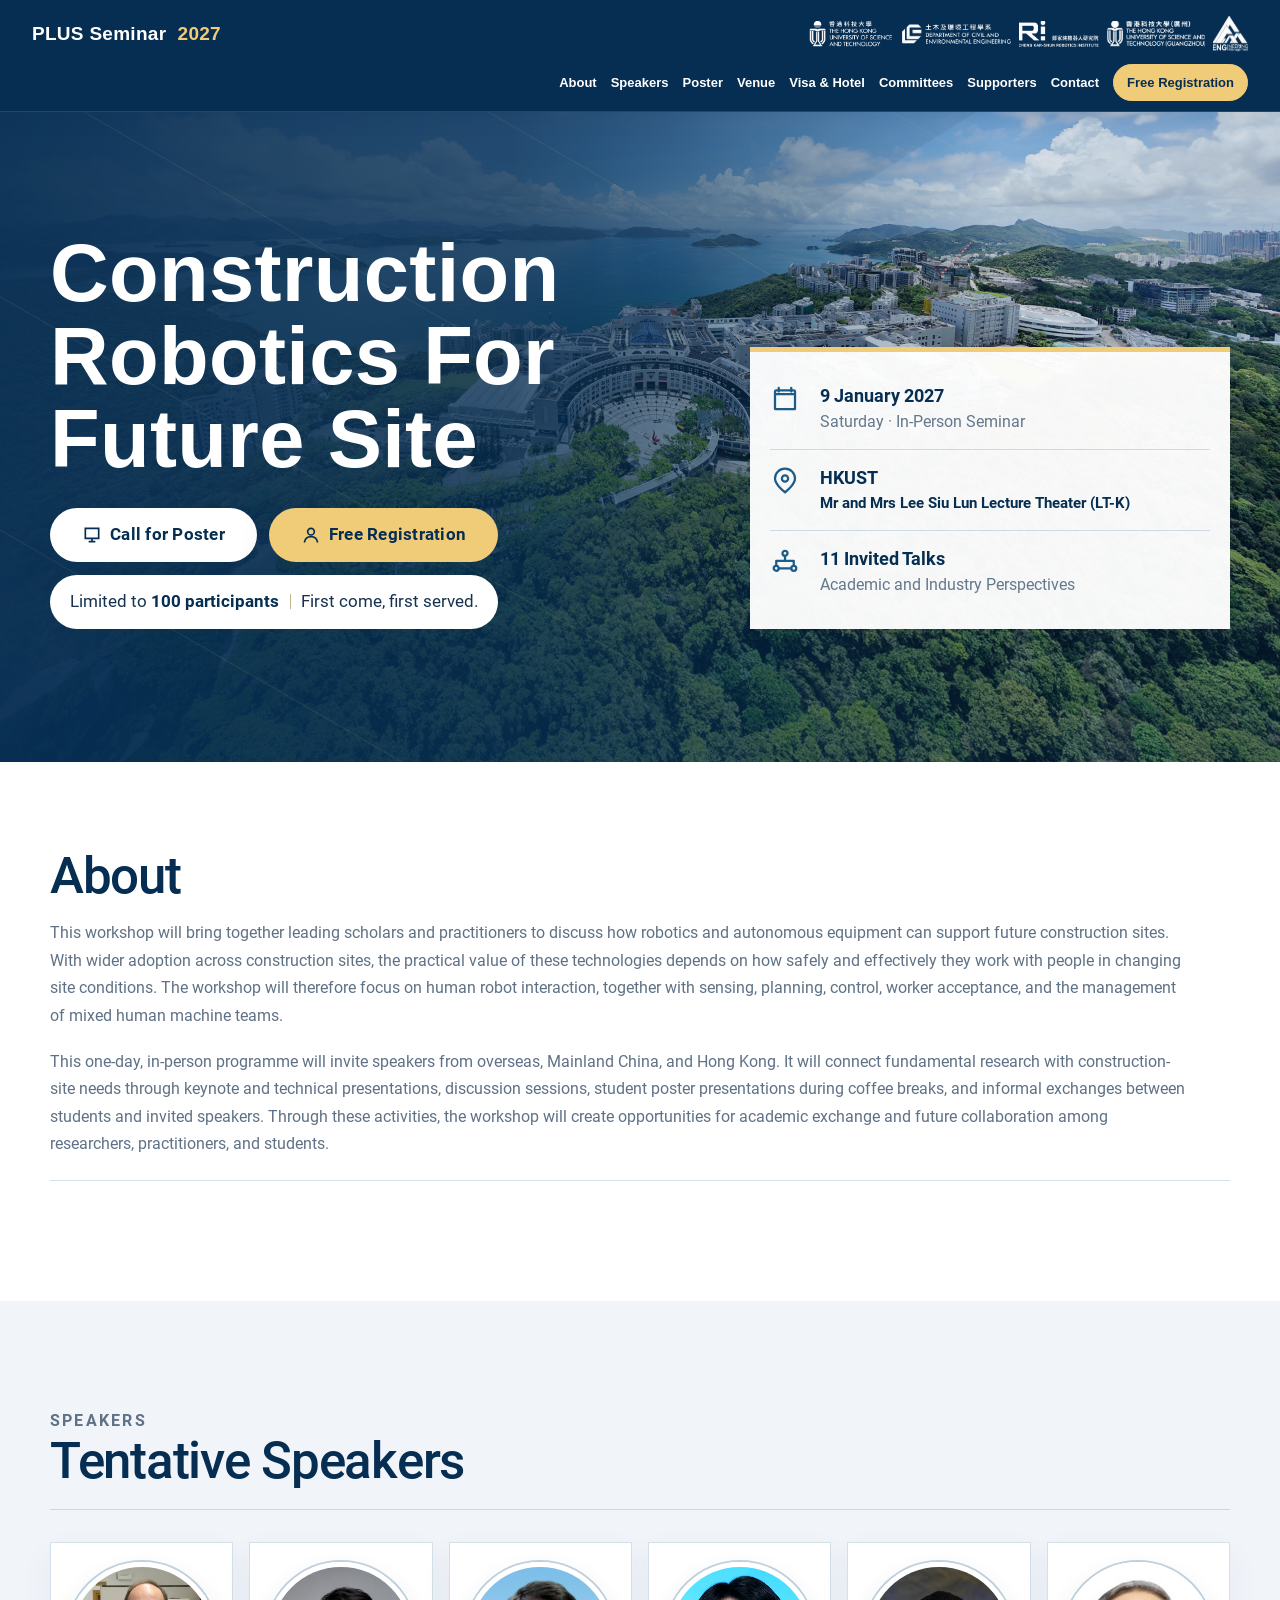
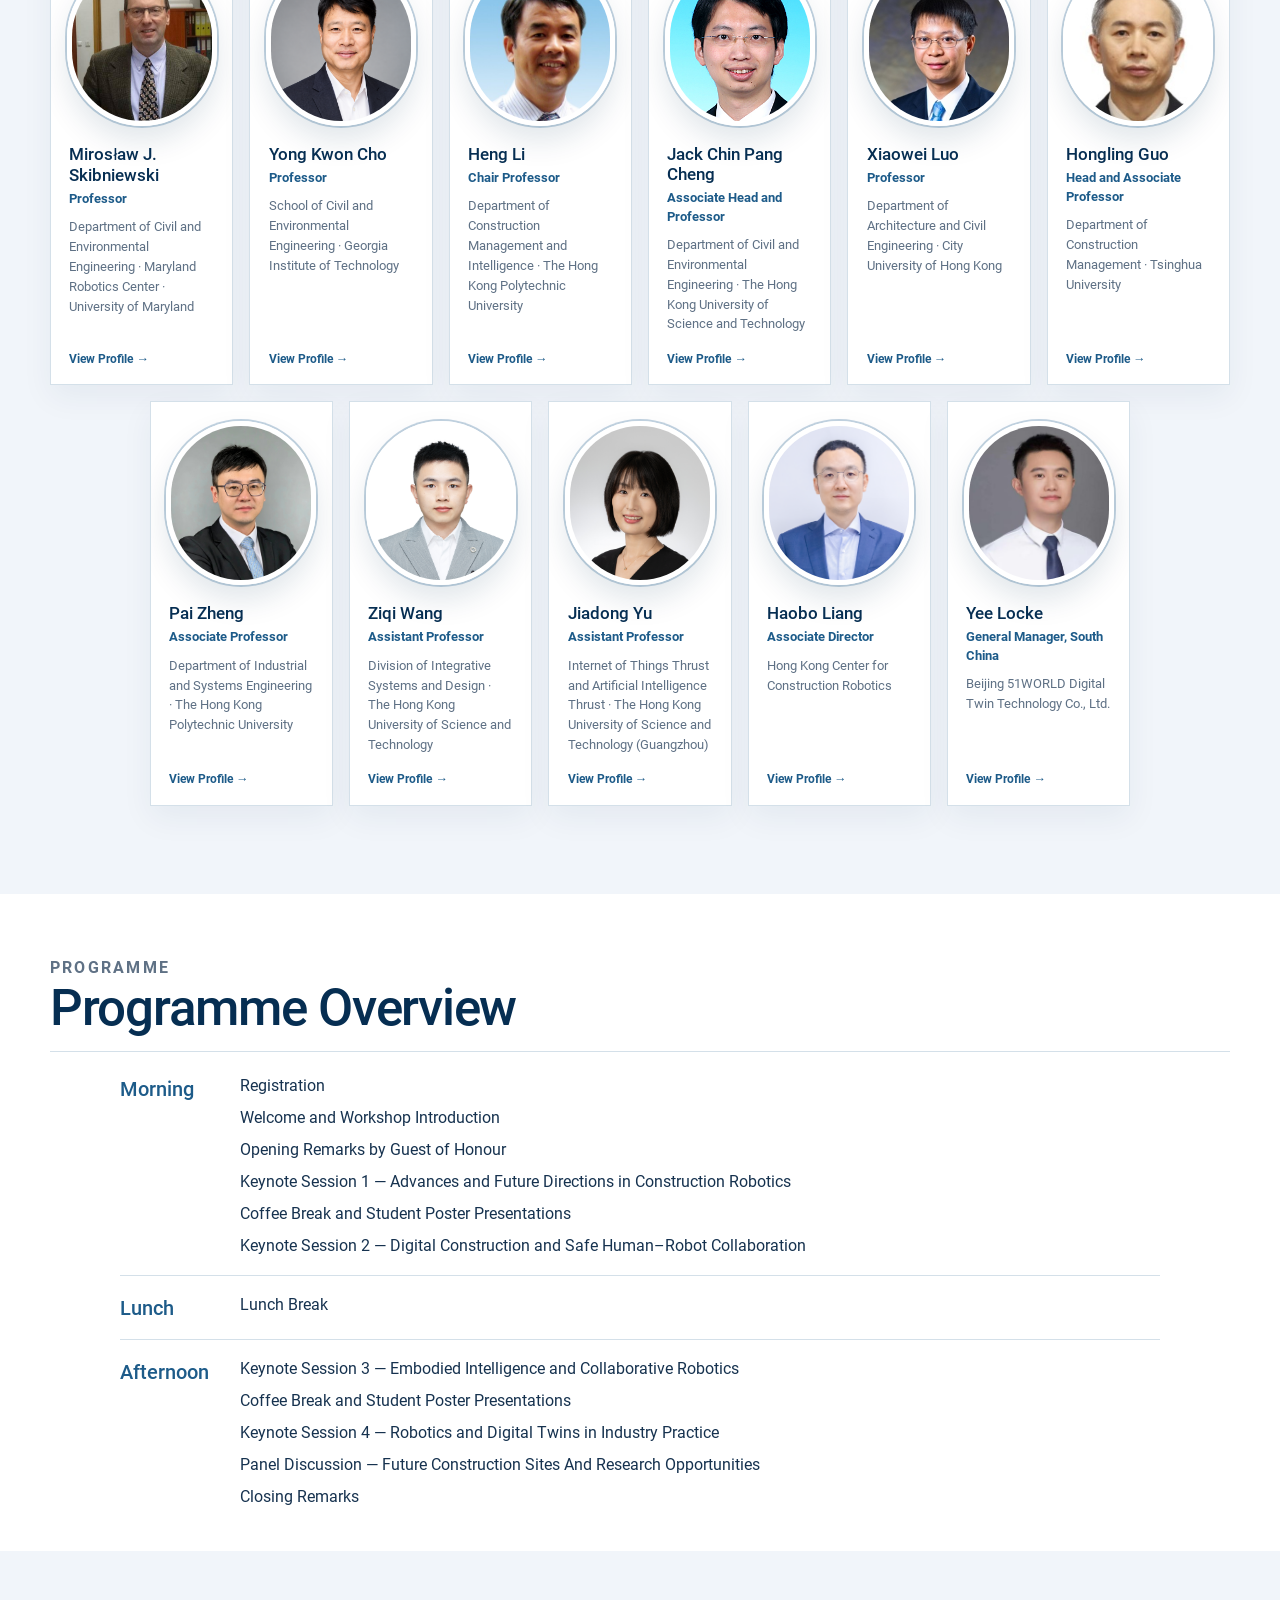
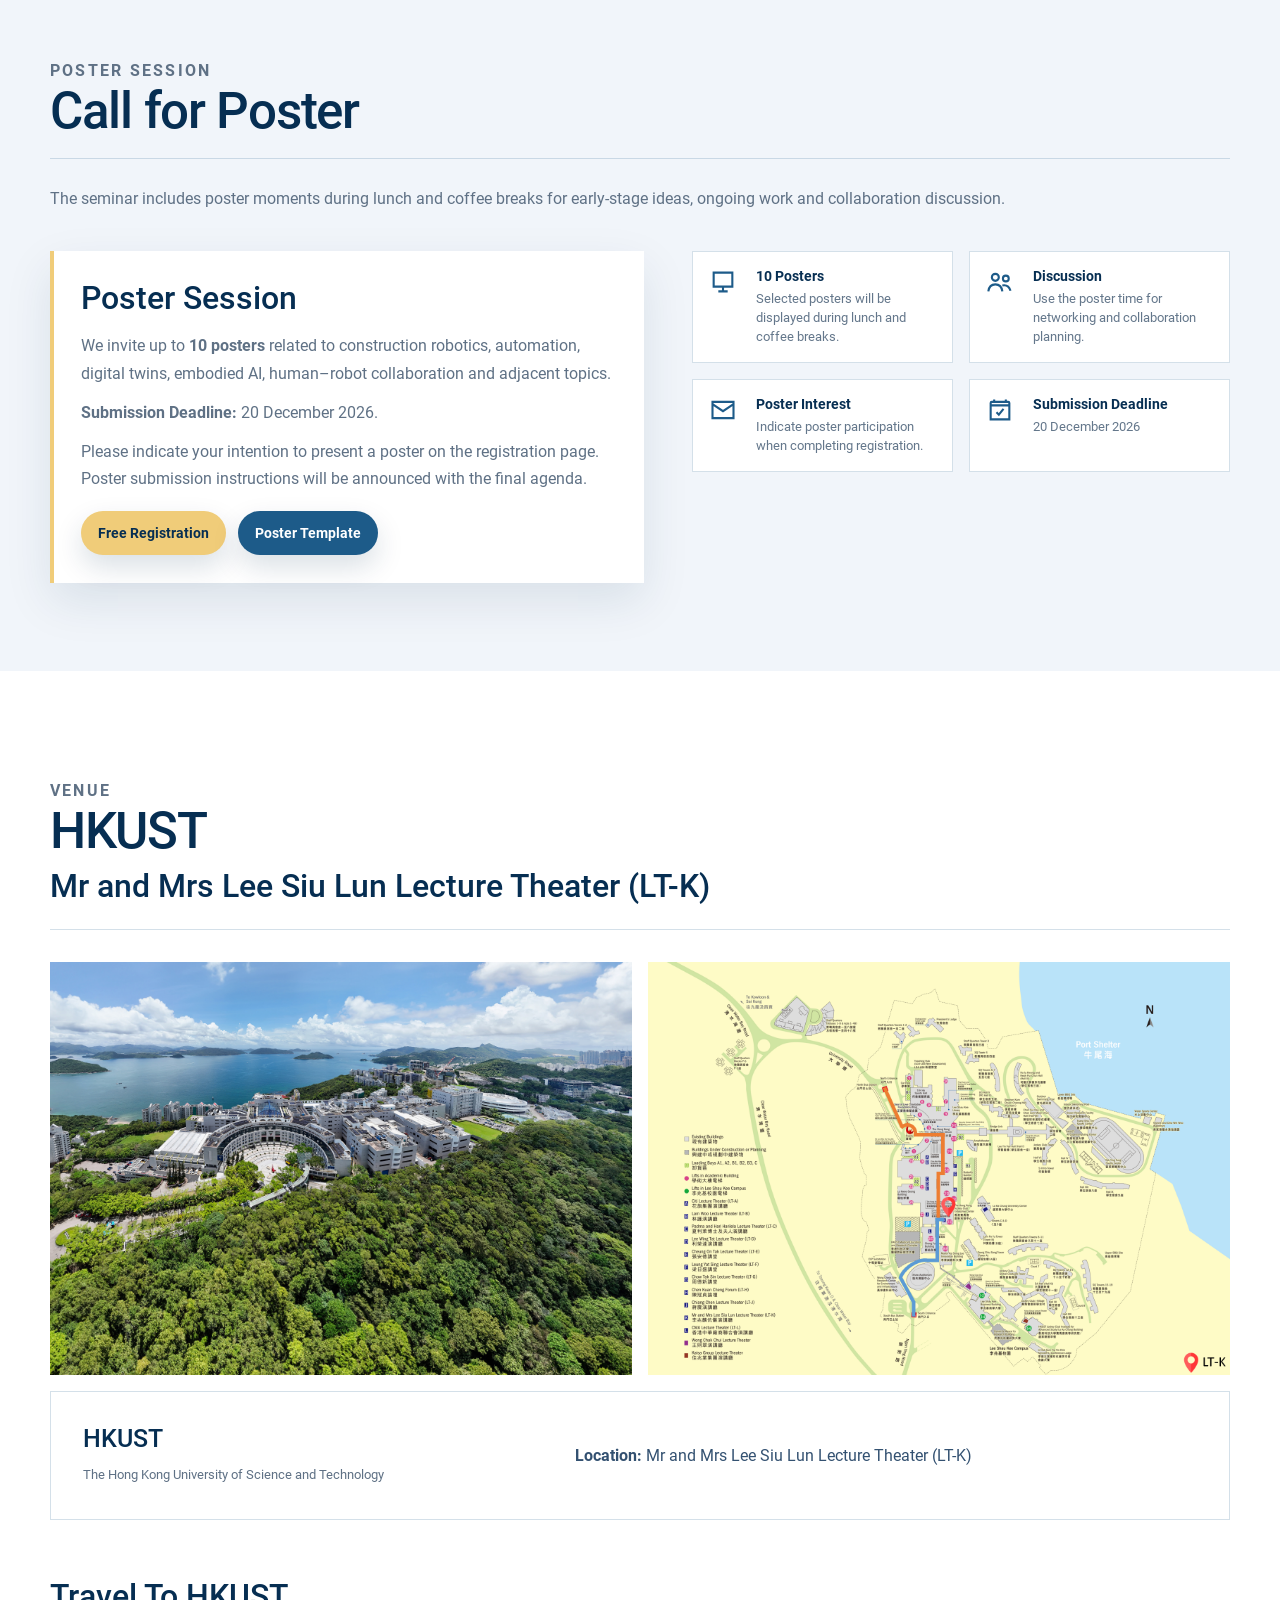
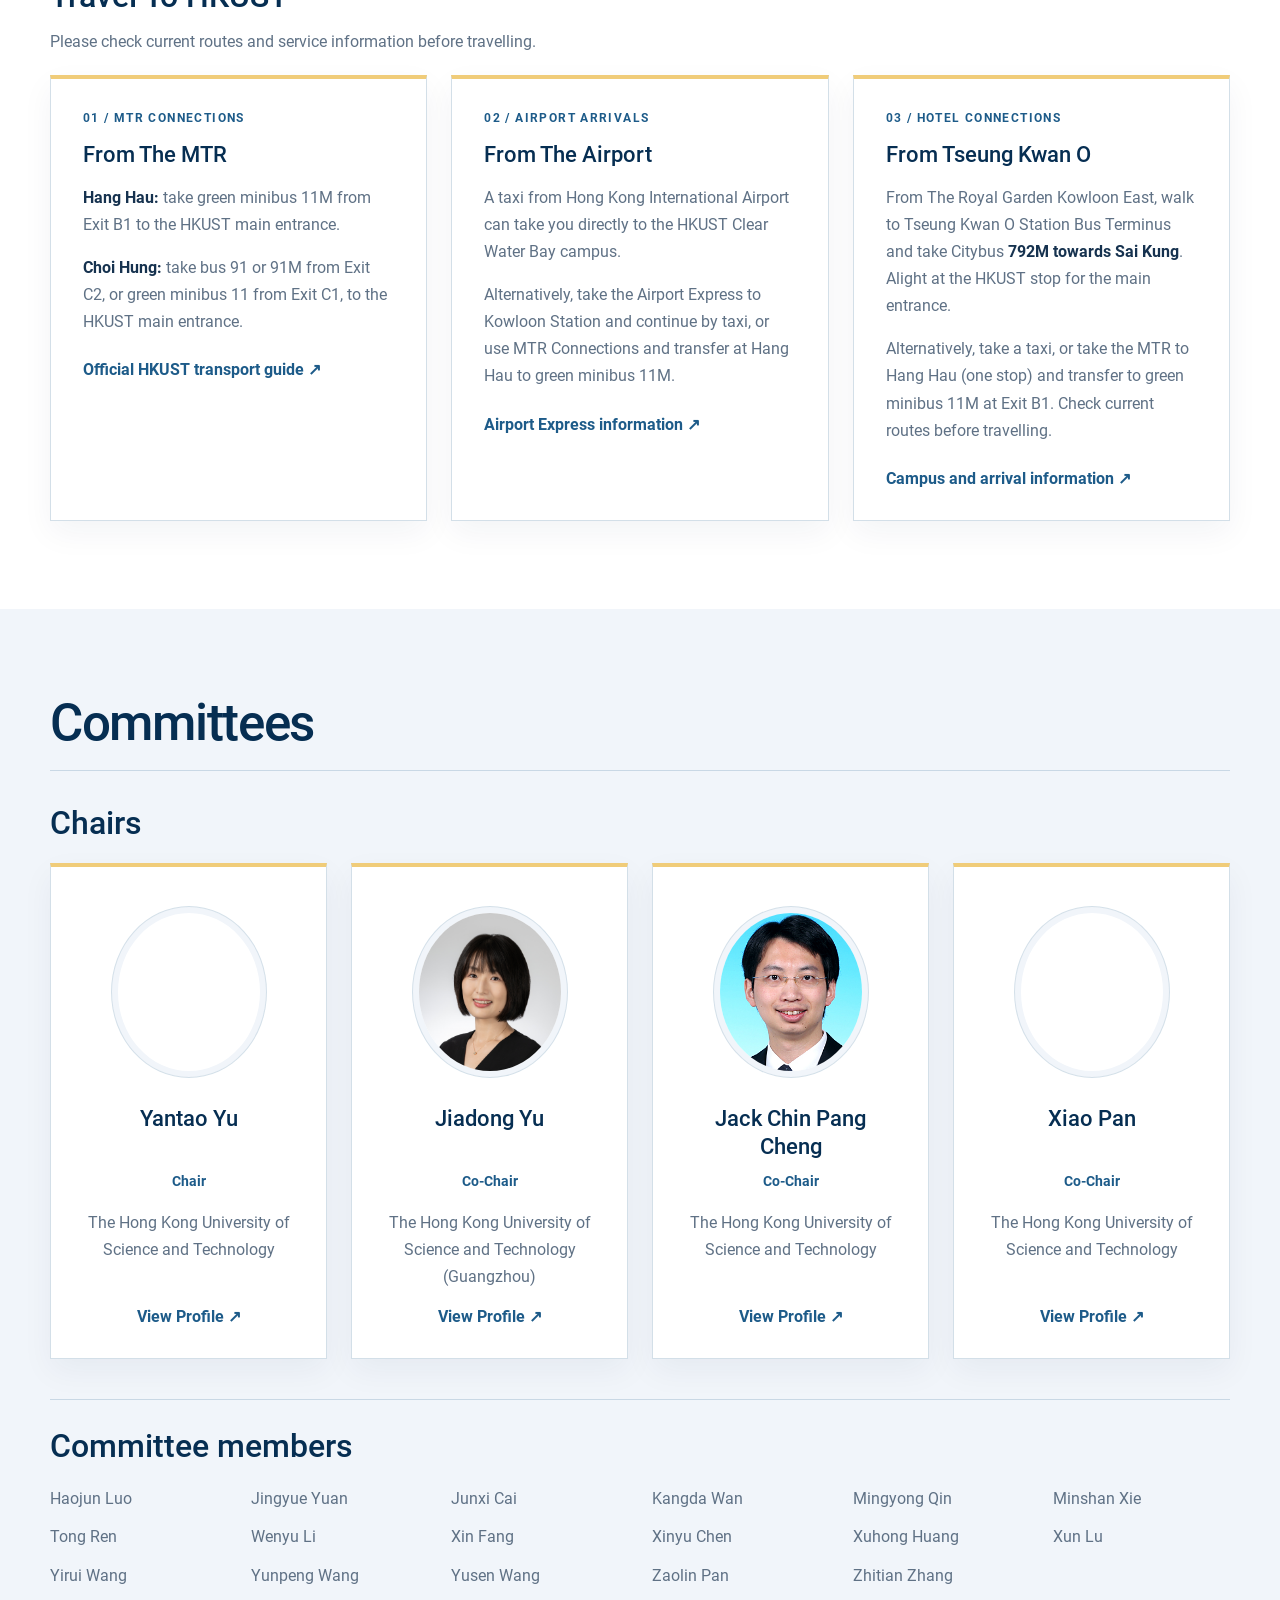
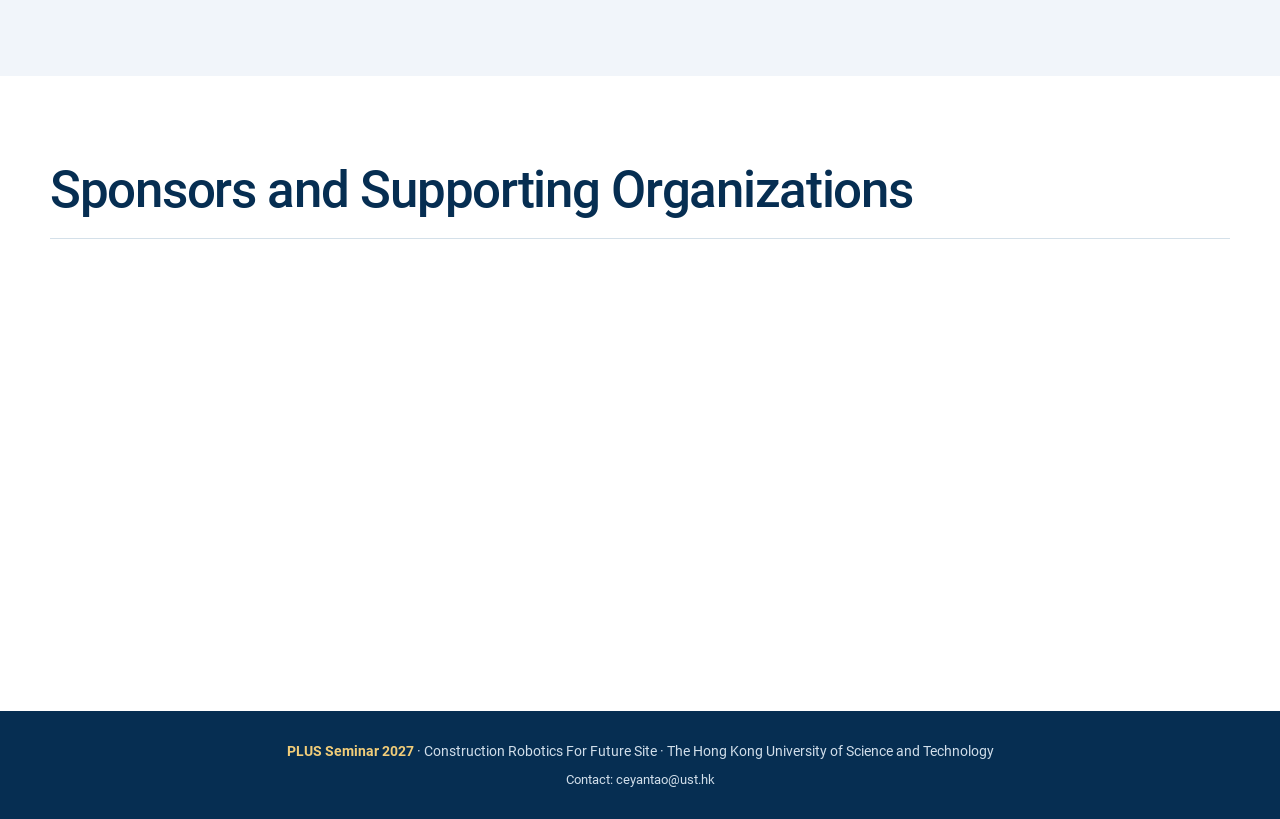
==== index.html @ c0b9d627 "Add files via upload" ====
<!doctype html>
<html lang="en">
<head>
  <meta charset="utf-8">
  <meta name="viewport" content="width=device-width, initial-scale=1">
  <meta name="description" content="Seminar 2027 — Construction Robotics For Future Site, 9 January 2027 at The Hong Kong University of Science and Technology.">
  <title>Construction Robotics For Future Site | Seminar 2027</title>
  <style>
    :root{--ink:#10242c;--deep:#12303b;--teal:#078b8e;--cyan:#31ccd0;--orange:#ef812f;--pale:#eef7f6;--muted:#60747c;--line:rgba(7,139,142,.2);--shadow:0 18px 44px rgba(13,48,60,.12)}
    *{box-sizing:border-box}html{scroll-behavior:smooth}body{margin:0;color:var(--ink);background:#fff;font-family:"Avenir Next","Helvetica Neue",Arial,sans-serif}a{color:inherit;text-decoration:none}button{font:inherit}
    .topbar{position:sticky;top:0;z-index:30;background:rgba(18,48,59,.97);box-shadow:0 10px 28px rgba(10,34,43,.16);backdrop-filter:blur(12px)}
    .nav{width:min(1180px,calc(100% - 2rem));min-height:68px;margin:auto;display:flex;align-items:center;justify-content:space-between;gap:1.5rem}.brand{color:#fff;font-size:1.22rem;font-weight:900;letter-spacing:.06em}.brand span,.brand small{color:#79dad9}.brand small{margin-left:.5rem;font-size:.76rem;font-weight:900}.menu{display:flex;align-items:center;gap:1.25rem;list-style:none;padding:0;margin:0;color:#dce8ea;font-size:.89rem;font-weight:760}.menu a:hover{color:#fff}.menu .register-link{padding:.5rem .8rem;border:1px solid rgba(121,218,217,.6);border-radius:999px;color:#fff}
    .hero{position:relative;min-height:650px;display:grid;align-items:end;overflow:hidden;background:#0c2c37}.hero::before{content:"";position:absolute;inset:0;background:linear-gradient(90deg,rgba(8,38,49,.96) 0%,rgba(8,38,49,.75) 42%,rgba(8,38,49,.17) 76%),linear-gradient(0deg,rgba(8,38,49,.5),transparent 54%),url("assets/hkust-campus-hd.jpg") right center/cover no-repeat}.hero::after{content:"";position:absolute;inset:0;background:repeating-linear-gradient(90deg,transparent 0,transparent 119px,rgba(49,204,208,.09) 120px),repeating-linear-gradient(0deg,transparent 0,transparent 119px,rgba(49,204,208,.07) 120px),radial-gradient(circle at 72% 30%,rgba(49,204,208,.42) 0 2px,transparent 3px),linear-gradient(118deg,transparent 55%,rgba(49,204,208,.18) 55.2%,transparent 55.5%);mix-blend-mode:screen;opacity:.8}.hero-inner{position:relative;z-index:1;width:min(1180px,calc(100% - 2rem));margin:auto;padding:6rem 0 4rem;display:grid;grid-template-columns:minmax(0,1fr) 420px;gap:3rem;align-items:end}.kicker{display:inline-flex;margin:0 0 1.2rem;padding:.48rem .72rem;border-left:4px solid var(--orange);background:rgba(7,139,142,.92);color:#fff;font-size:.76rem;font-weight:900;letter-spacing:.13em;text-transform:uppercase}.hero h1{max-width:800px;margin:0;color:#fff;font-size:clamp(3.1rem,6.35vw,5.8rem);line-height:1.02;letter-spacing:.004em}.actions{display:flex;flex-wrap:wrap;gap:.75rem;margin-top:1.7rem}.button{display:inline-flex;align-items:center;justify-content:center;gap:.5rem;min-height:44px;padding:.72rem 1rem;border:1px solid rgba(255,255,255,.34);border-radius:999px;background:#fff;color:var(--deep);font-size:.88rem;font-weight:850;box-shadow:0 12px 28px rgba(7,31,40,.2)}.button.primary{border-color:transparent;background:linear-gradient(90deg,var(--orange),#e79e39);color:#fff}.button.teal{border-color:transparent;background:var(--teal);color:#fff}.button svg{width:17px;height:17px;fill:none;stroke:currentColor;stroke-width:2}
    .fact-panel{padding:1rem 1.25rem;border-top:5px solid var(--cyan);background:rgba(255,255,255,.94);box-shadow:var(--shadow)}.fact{display:grid;grid-template-columns:38px 1fr;gap:.75rem;padding:1rem 0;border-bottom:1px solid var(--line)}.fact:last-child{border:0}.fact-icon{width:30px;height:30px;color:var(--teal)}.fact:first-child .fact-icon{color:var(--orange)}.fact-icon svg{width:100%;height:100%;fill:none;stroke:currentColor;stroke-width:1.8;stroke-linecap:round;stroke-linejoin:round}.fact strong{display:block;color:var(--deep);font-size:.98rem}.fact span{display:block;margin-top:.2rem;color:#6a7f86;font-size:.84rem;line-height:1.45}.fact strong .venue-detail{margin-top:.22rem;color:var(--deep);font-size:.75em;font-weight:800;line-height:1.35;white-space:nowrap}
    .section{padding:5.5rem 1rem;background:#fff}.section.alt{background:var(--pale)}.inner{width:min(1180px,100%);margin:auto}.heading{display:grid;grid-template-columns:minmax(0,.9fr) minmax(320px,.65fr);gap:3rem;align-items:end;margin-bottom:2rem;padding-bottom:1.4rem;border-bottom:1px solid var(--line)}.heading.stacked{display:block}.heading.stacked h2{white-space:nowrap}.heading.stacked>p{max-width:900px;margin-top:1.15rem}.eyebrow{margin:0 0 .65rem;color:var(--orange);font-size:.76rem;font-weight:900;letter-spacing:.14em;text-transform:uppercase}.heading h2{margin:0;color:var(--deep);font-size:clamp(2.1rem,4vw,3.7rem);line-height:1;letter-spacing:-.025em}.heading p{margin:0;color:var(--muted);font-size:1rem;line-height:1.72}
    .speaker-grid{display:grid;grid-template-columns:repeat(10,minmax(0,1fr));gap:1rem}.speaker{grid-column:span 2;min-height:100%;overflow:hidden;border:1px solid var(--line);background:#fff;box-shadow:0 12px 30px rgba(16,56,68,.07)}.portrait{display:block;width:150px;height:164px;margin:1.2rem auto 0;border:5px solid #fff;border-radius:999px;object-fit:cover;object-position:center top;box-shadow:0 0 0 2px rgba(7,139,142,.3),0 15px 30px rgba(8,47,58,.14)}.portrait.haobo{object-position:center 18%}.speaker-body{padding:1.15rem}.speaker h3{margin:0;color:var(--deep);font-size:1.08rem}.role{margin:.3rem 0 0;color:var(--teal);font-size:.83rem;font-weight:850;line-height:1.4}.org{min-height:3.9rem;margin:.55rem 0 0;color:#61757d;font-size:.84rem;line-height:1.48}.profile-button{display:inline-flex;align-items:center;gap:.35rem;margin-top:.9rem;padding:0;border:0;background:transparent;color:var(--teal);font-size:.78rem;font-weight:900;cursor:pointer}.profile-button:hover{text-decoration:underline}
    .agenda{display:grid;gap:1rem}.session{overflow:hidden;border:1px solid var(--line);background:#fff;box-shadow:var(--shadow)}.session-head{display:flex;justify-content:space-between;gap:1rem;padding:.85rem 1rem;background:linear-gradient(90deg,var(--deep),var(--teal));color:#fff;font-size:.9rem;font-weight:900;text-transform:uppercase}.session-head span{color:#c7f4f3;font-size:.74rem}.agenda-row{display:grid;grid-template-columns:8rem minmax(0,1fr) minmax(12rem,.65fr);gap:1rem;padding:.9rem 1rem;border-bottom:1px solid var(--line);font-size:.9rem}.agenda-row:last-child{border:0}.time{color:var(--orange);font-weight:900}.agenda-title{color:#173f49;font-weight:850}.who{color:#6c7f86;line-height:1.4}.agenda-note{padding:1rem 1.15rem;border-left:4px solid var(--orange);background:#f7fbfa;color:#5b7078;font-size:.88rem;line-height:1.55}
    .poster-intro{max-width:920px;margin:-.4rem 0 2.4rem;color:var(--muted);font-size:1rem;line-height:1.72}.poster-layout{display:grid;grid-template-columns:1.05fr .95fr;gap:3rem;align-items:start}.poster-panel{padding:1.7rem;border-left:4px solid var(--orange);background:#fff;box-shadow:var(--shadow)}.poster-panel h3{margin:0 0 .9rem;color:var(--deep);font-size:1.45rem}.poster-panel p{margin:.75rem 0;color:var(--muted);line-height:1.7}.poster-facts{display:grid;grid-template-columns:1fr 1fr;gap:1rem}.poster-fact{display:grid;grid-template-columns:34px 1fr;gap:.8rem;align-items:start;padding:1rem;border:1px solid var(--line);background:#fff}.poster-fact svg{width:28px;height:28px;fill:none;stroke:var(--cyan);stroke-width:1.8}.poster-fact strong{display:block;color:var(--deep);font-size:.9rem}.poster-fact span{display:block;margin-top:.25rem;color:#70868d;font-size:.82rem;line-height:1.45}
    .register-wrap{display:grid;grid-template-columns:.68fr 1.32fr;gap:2rem;align-items:start}.register-copy{position:sticky;top:100px;padding:2rem;background:linear-gradient(145deg,var(--deep),#0b6870);color:#fff;box-shadow:var(--shadow)}.register-copy h2{margin:.45rem 0 1rem;font-size:clamp(2.1rem,4vw,3.4rem);line-height:1}.register-copy p{color:#d3e6e8;line-height:1.7}.register-form{display:grid;grid-template-columns:1fr 1fr;gap:1rem;padding:2rem;border:1px solid var(--line);background:#fff;box-shadow:var(--shadow)}.field{display:grid;gap:.38rem}.field.full{grid-column:1/-1}.field label{color:var(--deep);font-size:.82rem;font-weight:850}.field input,.field select,.field textarea{width:100%;padding:.78rem .85rem;border:1px solid #bdd4d6;border-radius:4px;background:#fff;color:var(--ink);font:inherit}.field textarea{min-height:96px;resize:vertical}.field input:focus,.field select:focus,.field textarea:focus{outline:3px solid rgba(49,204,208,.22);border-color:var(--teal)}.check{display:flex;gap:.65rem;align-items:flex-start;color:#536970;font-size:.82rem;line-height:1.5}.check input{width:auto;margin-top:.2rem;padding:0}.form-submit{justify-self:start;border:0;cursor:pointer}.form-status{grid-column:1/-1;min-height:1.4rem;margin:0;color:var(--teal);font-size:.85rem;font-weight:800}.form-status.error{color:#b9422b}.hp{position:absolute!important;left:-9999px!important}
    .heading h2.venue-heading{font-size:clamp(1.9rem,3vw,2.9rem);line-height:1.08}.venue-heading span{display:block}.venue-heading .venue-place{margin-top:.38rem;font-size:.58em;line-height:1.2;letter-spacing:0}.venue-grid{display:grid;grid-template-columns:1.25fr .75fr;gap:1rem}.campus-photo{display:block;width:100%;min-height:420px;height:100%;object-fit:cover;object-position:right center}.venue-copy{padding:2rem;border:1px solid var(--line);background:#fff}.venue-copy h3{margin:0;color:var(--deep);font-size:1.55rem}.venue-copy h3 span,.venue-copy h3 small{display:block}.venue-copy h3 small{margin-top:.45rem;font-size:.55em;line-height:1.35;white-space:nowrap}.venue-copy p{color:var(--muted);line-height:1.75}.venue-copy .university-name{font-size:.82rem;white-space:nowrap}.venue-meta{display:grid;gap:.7rem;margin-top:1.5rem;padding-top:1.2rem;border-top:1px solid var(--line);color:#35535d;font-size:.9rem}.footer{padding:2rem 1rem;background:var(--deep);color:#bfd2d6;text-align:center;font-size:.85rem}.footer strong{color:#fff}
    dialog{width:min(720px,calc(100% - 2rem));padding:0;border:0;border-radius:8px;box-shadow:0 30px 90px rgba(8,36,46,.35)}dialog::backdrop{background:rgba(8,38,49,.68);backdrop-filter:blur(4px)}.modal-head{display:flex;align-items:center;justify-content:space-between;gap:1rem;padding:1rem 1.2rem;background:linear-gradient(90deg,var(--deep),var(--teal));color:#fff}.modal-head h2{margin:0;font-size:1.12rem}.modal-close{width:34px;height:34px;border:1px solid rgba(255,255,255,.4);border-radius:50%;background:transparent;color:#fff;cursor:pointer}.modal-body{padding:1.25rem;color:#49636c;line-height:1.7}.modal-body p{margin:0 0 1rem}.source-link{color:var(--teal);font-weight:850}.source-link:hover{text-decoration:underline}
    @media(max-width:900px){.hero-inner,.heading,.poster-layout,.venue-grid,.register-wrap{grid-template-columns:1fr}.hero-inner{gap:2rem}.fact-panel{max-width:560px}.speaker-grid{grid-template-columns:repeat(2,1fr)}.speaker,.speaker:nth-child(6){grid-column:auto}.register-copy{position:static}.heading.stacked h2{white-space:normal}}
    @media(max-width:640px){.nav{align-items:flex-start;flex-direction:column;padding:.85rem 0}.menu{gap:.75rem;flex-wrap:wrap}.hero h1{font-size:3.15rem}.speaker-grid,.poster-facts,.register-form{grid-template-columns:1fr}.field.full{grid-column:auto}.agenda-row{grid-template-columns:1fr;gap:.3rem}.section{padding:4rem 1rem}.org{min-height:0}.fact strong .venue-detail,.venue-copy h3 small,.venue-copy .university-name{white-space:normal}}
  </style>
  <link rel="stylesheet" href="blue-yellow-theme.css?v=20261102-speakers11">
  <style id="programme-overview-styles">
    #programme{padding:42px 1rem;background:#fff}
    #programme .heading{padding-bottom:18px;margin-bottom:22px}
    #programme .programme-content{width:90%;max-width:1040px;margin-inline:auto}
    #programme .programme-group{display:grid;grid-template-columns:100px minmax(0,1fr);gap:20px;padding:17px 0;border-bottom:1px solid var(--line)}
    #programme .programme-group:first-child{padding-top:0}
    #programme .programme-group:last-child{border-bottom:0;padding-bottom:0}
    #programme .programme-period{margin:0;color:var(--teal);font-size:20px;font-weight:500;line-height:1.4;padding-top:1px}
    #programme .programme-items{display:grid;gap:8px;list-style:none;padding:0;margin:0;min-width:0}
    #programme .programme-items li{font-size:16px;line-height:1.5;color:var(--ink)}
    @media(max-width:520px){#programme{padding:30px 1rem}#programme .programme-content{width:100%}#programme .programme-group{grid-template-columns:1fr;gap:10px;padding:15px 0}#programme .programme-period{font-size:19px}#programme .programme-items li{font-size:15px}}
  </style>
</head>
<body>
  <header class="topbar"><nav class="nav" aria-label="Main navigation"><a class="brand" href="#top"><span>PLUS Seminar</span> <small>2027</small></a><div class="institution-logos" aria-label="Institution logos">
      <a class="hkust-logo" href="https://hkust.edu.hk/" target="_blank" rel="noopener noreferrer"><span class="aligned-logo" style="aspect-ratio:2156/677"><img src="assets/logos/user-hkust-white.png" alt="The Hong Kong University of Science and Technology" style="width:100.742115%;height:106.942393%;left:-0.417440%;top:-3.545052%"></span></a>
      <a class="civil-logo" href="https://ce.hkust.edu.hk/" target="_blank" rel="noopener noreferrer" aria-label="HKUST Department of Civil and Environmental Engineering"><span class="aligned-logo" style="aspect-ratio:1194/247"><img src="assets/logos/user-civil-white.png" alt="" style="width:181.909548%;height:293.117409%;left:-75.376884%;top:-93.927126%"></span></a>
      <a class="robotics-logo" href="https://ri.hkust.edu.hk/" target="_blank" rel="noopener noreferrer"><span class="aligned-logo" style="aspect-ratio:1855/605"><img src="assets/logos/user-ri-white.png" alt="HKUST Robotics Institute" style="width:111.374663%;height:125.785124%;left:-5.714286%;top:-13.057851%"></span></a>
      <a class="gz-logo" href="https://www.hkust-gz.edu.cn/" target="_blank" rel="noopener noreferrer"><span class="aligned-logo" style="aspect-ratio:2136/566"><img src="assets/logos/user-hkust-gz-white.png" alt="The Hong Kong University of Science and Technology (Guangzhou)" style="width:101.685393%;height:127.915194%;left:-0.983146%;top:-13.250883%"></span></a>
      <a class="journal-logo" href="https://link.springer.com/journal/42524" target="_blank" rel="noopener noreferrer" title="ENGINEERING Management"><span class="aligned-logo" style="aspect-ratio:1118/1144"><img src="assets/logos/user-engineering-management-white.png" alt="ENGINEERING Management" width="1254" height="1254" style="width:112.164580%;height:109.615385%;left:-6.708408%;top:-4.545455%"></span></a>
    </div><ul class="menu"><li><a href="#about">About</a></li><li><a href="#speakers">Speakers</a></li><li><a href="#poster">Poster</a></li><li><a href="#venue">Venue</a></li><li><a href="visa-accommodation.html">Visa &amp; Hotel</a></li><li><a href="#committees">Committees</a></li><li><a href="#supporters">Supporters</a></li><li><a href="#contact">Contact</a></li><li><a class="register-link" href="https://forms.cloud.microsoft/Pages/ResponsePage.aspx?id=4vMXySKTJkmbs9rKcwQTytYwKtt6Kf1Pqjt1yMkLIxBUNkJEU0RYSjFBT0RDRzlINERTTUpHUFI5Uy4u&lang=en-US" target="_blank" rel="noopener noreferrer">Free Registration</a></li></ul></nav></header>
  <main id="top">
    <section class="hero"><div class="hero-inner"><div><h1>Construction Robotics For Future Site</h1><div class="hero-registration"><div class="actions"><a class="button" href="#poster"><svg viewBox="0 0 24 24"><path d="M4 4h16v12H4zM8 20h8M12 16v4"/></svg>Call for Poster</a><a class="button primary" href="https://forms.cloud.microsoft/Pages/ResponsePage.aspx?id=4vMXySKTJkmbs9rKcwQTytYwKtt6Kf1Pqjt1yMkLIxBUNkJEU0RYSjFBT0RDRzlINERTTUpHUFI5Uy4u&lang=en-US" target="_blank" rel="noopener noreferrer"><svg viewBox="0 0 24 24"><circle cx="12" cy="8" r="4"/><path d="M4 21c.8-5 3.5-7 8-7s7.2 2 8 7"/></svg>Free Registration</a></div><p class="registration-note"><span>Limited to <strong>100 participants</strong></span><span class="notice-divider" aria-hidden="true"></span><span>First come, first served.</span></p></div></div>
      <aside class="fact-panel"><div class="fact"><div class="fact-icon"><svg viewBox="0 0 24 24"><path d="M7 3v3M17 3v3M4 8h16M5 5h14a1 1 0 0 1 1 1v14H4V6a1 1 0 0 1 1-1Z"/></svg></div><div><strong>9 January 2027</strong><span>Saturday · In-Person Seminar</span></div></div><div class="fact"><div class="fact-icon"><svg viewBox="0 0 24 24"><path d="M20 10c0 5-8 11-8 11S4 15 4 10a8 8 0 1 1 16 0Z"/><circle cx="12" cy="10" r="2.5"/></svg></div><div><strong>HKUST<span class="venue-detail">Mr and Mrs Lee Siu Lun Lecture Theater <span class="room-code">(LT-K)</span></span></strong></div></div><div class="fact"><div class="fact-icon"><svg viewBox="0 0 24 24"><circle cx="12" cy="5" r="2"/><circle cx="5" cy="17" r="2"/><circle cx="19" cy="17" r="2"/><path d="M12 7v4M7 17h10M5 15v-4h14v4"/></svg></div><div><strong>11 Invited Talks</strong><span>Academic and Industry Perspectives</span></div></div></aside>
    </div></section>

    <section class="section" id="about"><div class="inner"><div class="heading stacked"><h2>About</h2><p>This workshop will bring together leading scholars and practitioners to discuss how robotics and autonomous equipment can support future construction sites. With wider adoption across construction sites, the practical value of these technologies depends on how safely and effectively they work with people in changing site conditions. The workshop will therefore focus on human robot interaction, together with sensing, planning, control, worker acceptance, and the management of mixed human machine teams.</p><p>This one-day, in-person programme will invite speakers from overseas, Mainland China, and Hong Kong. It will connect fundamental research with construction-site needs through keynote and technical presentations, discussion sessions, student poster presentations during coffee breaks, and informal exchanges between students and invited speakers. Through these activities, the workshop will create opportunities for academic exchange and future collaboration among researchers, practitioners, and students.</p></div>

    </div></section>

    <section class="section alt" id="speakers"><div class="inner"><div class="heading stacked"><p class="eyebrow">Speakers</p><h2>Tentative Speakers</h2></div><div class="speaker-grid">
      <article class="speaker"><img class="portrait" src="assets/speakers/miroslaw-skibniewski-updated.png" alt="Mirosław J. Skibniewski"><div class="speaker-body"><h3>Mirosław J. Skibniewski</h3><p class="role">Professor</p><p class="org">Department of Civil and Environmental Engineering · Maryland Robotics Center · University of Maryland</p><button class="profile-button" data-modal="m-mjs">View Profile →</button></div></article>
      <article class="speaker"><img class="portrait" src="assets/speakers/yong-cho-updated.png" alt="Yong Kwon Cho"><div class="speaker-body"><h3>Yong Kwon Cho</h3><p class="role">Professor</p><p class="org">School of Civil and Environmental Engineering · Georgia Institute of Technology</p><button class="profile-button" data-modal="m-ykc">View Profile →</button></div></article>
      <article class="speaker"><img class="portrait" src="assets/speakers/heng-li.jpg" alt="Heng Li"><div class="speaker-body"><h3>Heng Li</h3><p class="role">Chair Professor</p><p class="org">Department of Construction Management and Intelligence · The Hong Kong Polytechnic University</p><button class="profile-button" data-modal="m-heng-li">View Profile →</button></div></article>
      <article class="speaker"><img class="portrait" src="assets/speakers/jack-cheng.jpg" alt="Jack Chin Pang Cheng"><div class="speaker-body"><h3>Jack Chin Pang Cheng</h3><p class="role">Associate Head and Professor</p><p class="org">Department of Civil and Environmental Engineering · The Hong Kong University of Science and Technology</p><button class="profile-button" data-modal="m-jcpc">View Profile →</button></div></article>
      <article class="speaker"><img class="portrait" src="assets/speakers/xiaowei-luo.jpg" alt="Xiaowei Luo"><div class="speaker-body"><h3>Xiaowei Luo</h3><p class="role">Professor</p><p class="org">Department of Architecture and Civil Engineering · City University of Hong Kong</p><button class="profile-button" data-modal="m-xl">View Profile →</button></div></article>
      <article class="speaker"><img class="portrait" src="assets/speakers/hongling-guo-updated.jpg" alt="Hongling Guo"><div class="speaker-body"><h3>Hongling Guo</h3><p class="role">Head and Associate Professor</p><p class="org">Department of Construction Management · Tsinghua University</p><button class="profile-button" data-modal="m-hg">View Profile →</button></div></article>
      <article class="speaker"><img class="portrait" src="assets/speakers/pai-zheng-updated.png" alt="Pai Zheng"><div class="speaker-body"><h3>Pai Zheng</h3><p class="role">Associate Professor</p><p class="org">Department of Industrial and Systems Engineering · The Hong Kong Polytechnic University</p><button class="profile-button" data-modal="m-pz">View Profile →</button></div></article>
      <article class="speaker"><img class="portrait" src="assets/speakers/ziqi-wang-2026-10-16.jpg" alt="Ziqi Wang"><div class="speaker-body"><h3>Ziqi Wang</h3><p class="role">Assistant Professor</p><p class="org">Division of Integrative Systems and Design · The Hong Kong University of Science and Technology</p><button class="profile-button" data-modal="m-zw">View Profile →</button></div></article>
      <article class="speaker"><img class="portrait" src="assets/speakers/jiadong-yu-updated.png" alt="Jiadong Yu"><div class="speaker-body"><h3>Jiadong Yu</h3><p class="role">Assistant Professor</p><p class="org">Internet of Things Thrust and Artificial Intelligence Thrust · The Hong Kong University of Science and Technology (Guangzhou)</p><button class="profile-button" data-modal="m-jy">View Profile →</button></div></article>
      <article class="speaker"><img class="portrait haobo" src="assets/speakers/haobo-liang-updated.jpg" alt="Haobo Liang"><div class="speaker-body"><h3>Haobo Liang</h3><p class="role">Associate Director</p><p class="org">Hong Kong Center for Construction Robotics</p><button class="profile-button" data-modal="m-haobo-liang">View Profile →</button></div></article>
      <article class="speaker"><img class="portrait yee-locke" src="assets/speakers/yee-locke.jpg" alt="Yee Locke"><div class="speaker-body"><h3>Yee Locke</h3><p class="role">General Manager, South China</p><p class="org">Beijing 51WORLD Digital Twin Technology Co., Ltd.</p><button class="profile-button" data-modal="m-yee-locke">View Profile →</button></div></article>
    </div></div></section>

    <section class="section programme-section" id="programme" aria-labelledby="programme-heading"><div class="inner">
      <div class="heading stacked"><p class="eyebrow">Programme</p><h2 id="programme-heading">Programme Overview</h2></div>
      <div class="programme-content">
        <section class="programme-group" aria-labelledby="programme-morning"><h3 class="programme-period" id="programme-morning">Morning</h3>
          <ul class="programme-items">
            <li>Registration</li>
            <li>Welcome and Workshop Introduction</li>
            <li>Opening Remarks by Guest of Honour</li>
            <li>Keynote Session 1 — Advances and Future Directions in Construction Robotics</li>
            <li>Coffee Break and Student Poster Presentations</li>
            <li>Keynote Session 2 — Digital Construction and Safe Human–Robot Collaboration</li>
          </ul>
        </section>
        <section class="programme-group" aria-labelledby="programme-lunch"><h3 class="programme-period" id="programme-lunch">Lunch</h3><ul class="programme-items"><li>Lunch Break</li></ul></section>
        <section class="programme-group" aria-labelledby="programme-afternoon"><h3 class="programme-period" id="programme-afternoon">Afternoon</h3>
          <ul class="programme-items">
            <li>Keynote Session 3 — Embodied Intelligence and Collaborative Robotics</li>
            <li>Coffee Break and Student Poster Presentations</li>
            <li>Keynote Session 4 — Robotics and Digital Twins in Industry Practice</li>
            <li>Panel Discussion — Future Construction Sites And Research Opportunities</li>
            <li>Closing Remarks</li>
          </ul>
        </section>
      </div>
    </div></section>

    <section class="section" id="agenda" hidden><div class="inner"><div class="heading"><div><p class="eyebrow">Agenda</p><h2>Tentative Agenda</h2></div><p>Each invited talk is scheduled for 20 minutes plus 5 minutes of Q&amp;A. Times remain tentative and may be adjusted once travel and talk details are confirmed.</p></div><div class="agenda">
      <div class="session"><div class="session-head">Morning session <span>Six invited talks</span></div><div class="agenda-row"><div class="time">08:45–09:00</div><div class="agenda-title">Registration</div><div class="who">All participants</div></div><div class="agenda-row"><div class="time">09:00–09:10</div><div class="agenda-title">Welcome &amp; Opening</div><div class="who">Organizing team</div></div><div class="agenda-row"><div class="time">09:10–09:35</div><div class="agenda-title">Mirosław J. Skibniewski</div><div class="who">University of Maryland</div></div><div class="agenda-row"><div class="time">09:35–10:00</div><div class="agenda-title">Yong Kwon Cho</div><div class="who">Georgia Institute of Technology</div></div><div class="agenda-row"><div class="time">10:00–10:25</div><div class="agenda-title">Xiaowei Luo</div><div class="who">City University of Hong Kong</div></div><div class="agenda-row"><div class="time">10:25–10:55</div><div class="agenda-title">Coffee break</div><div class="who">Posters and networking</div></div><div class="agenda-row"><div class="time">10:55–11:20</div><div class="agenda-title">Hongling Guo</div><div class="who">Tsinghua University</div></div><div class="agenda-row"><div class="time">11:20–11:45</div><div class="agenda-title">Jack Chin Pang Cheng</div><div class="who">The Hong Kong University of Science and Technology</div></div><div class="agenda-row"><div class="time">11:45–12:10</div><div class="agenda-title">Heng Li</div><div class="who">The Hong Kong Polytechnic University</div></div></div>
      <div class="session"><div class="session-head">Lunch + poster exchange <span>Networking session</span></div><div class="agenda-row"><div class="time">12:10–13:45</div><div class="agenda-title">Lunch + poster session</div><div class="who">Poster exchange and collaboration discussion</div></div></div>
      <div class="session"><div class="session-head">Afternoon session <span>Five invited talks</span></div><div class="agenda-row"><div class="time">13:45–13:50</div><div class="agenda-title">Afternoon Opening</div><div class="who">Organizing team</div></div><div class="agenda-row"><div class="time">13:50–14:15</div><div class="agenda-title">Pai Zheng</div><div class="who">The Hong Kong Polytechnic University</div></div><div class="agenda-row"><div class="time">14:15–14:40</div><div class="agenda-title">Ziqi Wang</div><div class="who">The Hong Kong University of Science and Technology</div></div><div class="agenda-row"><div class="time">14:40–15:05</div><div class="agenda-title">Jiadong Yu</div><div class="who">The Hong Kong University of Science and Technology (Guangzhou)</div></div><div class="agenda-row"><div class="time">15:05–15:35</div><div class="agenda-title">Coffee break</div><div class="who">Posters and networking</div></div><div class="agenda-row"><div class="time">15:35–16:00</div><div class="agenda-title">Haobo Liang</div><div class="who">Hong Kong Center for Construction Robotics</div></div><div class="agenda-row"><div class="time">16:00–16:25</div><div class="agenda-title">Yee Locke</div><div class="who">Beijing 51WORLD Digital Twin Technology Co., Ltd.</div></div><div class="agenda-row"><div class="time">16:25–16:35</div><div class="agenda-title">Closing session</div><div class="who">Organizing team</div></div></div>
    </div></div></section>

    <section class="section alt" id="poster"><div class="inner"><div class="heading stacked"><p class="eyebrow">Poster Session</p><h2>Call for Poster</h2></div><p class="poster-intro">The seminar includes poster moments during lunch and coffee breaks for early-stage ideas, ongoing work and collaboration discussion.</p><div class="poster-layout"><div class="poster-panel"><h3>Poster Session</h3><p>We invite up to <strong>10 posters</strong> related to construction robotics, automation, digital twins, embodied AI, human–robot collaboration and adjacent topics.</p><p><strong>Submission Deadline:</strong> <time datetime="2026-12-20">20 December 2026</time>.</p><p>Please indicate your intention to present a poster on the registration page. Poster submission instructions will be announced with the final agenda.</p><div class="poster-actions"><a class="button primary" href="https://forms.cloud.microsoft/Pages/ResponsePage.aspx?id=4vMXySKTJkmbs9rKcwQTytYwKtt6Kf1Pqjt1yMkLIxBUNkJEU0RYSjFBT0RDRzlINERTTUpHUFI5Uy4u&lang=en-US" target="_blank" rel="noopener noreferrer">Free Registration</a><a class="button teal" href="https://hkustconnect-my.sharepoint.com/:p:/g/personal/xhuangct_connect_ust_hk/IQCriGRFQ2yUTaTgcqxDikJcAbk0EGH9KcLiUlzev6F5g08?e=sqqhgo" target="_blank" rel="noopener noreferrer">Poster Template</a></div></div><div class="poster-facts"><div class="poster-fact"><svg viewBox="0 0 24 24"><path d="M4 4h16v12H4zM8 20h8M12 16v4"/></svg><div><strong>10 Posters</strong><span>Selected posters will be displayed during lunch and coffee breaks.</span></div></div><div class="poster-fact"><svg viewBox="0 0 24 24"><circle cx="8" cy="8" r="3"/><circle cx="17" cy="9" r="2.5"/><path d="M2 20c.5-4 2.5-6 6-6s5.5 2 6 6M14 15c3.5-.7 6 1.2 7 4.5"/></svg><div><strong>Discussion</strong><span>Use the poster time for networking and collaboration planning.</span></div></div><div class="poster-fact"><svg viewBox="0 0 24 24"><path d="M3 5h18v14H3zM3 7l9 6 9-6"/></svg><div><strong>Poster Interest</strong><span>Indicate poster participation when completing registration.</span></div></div><div class="poster-fact"><svg viewBox="0 0 24 24"><path d="M7 3v3M17 3v3M4 8h16M5 5h14a1 1 0 0 1 1 1v14H4V6a1 1 0 0 1 1-1Z"/><path d="m9 14 2 2 4-5"/></svg><div><strong>Submission Deadline</strong><span><time datetime="2026-12-20">20 December 2026</time></span></div></div></div></div></div></section>


    <section class="section" id="venue"><div class="inner"><div class="heading stacked"><p class="eyebrow">Venue</p><h2>HKUST</h2><h3 class="venue-place">Mr and Mrs Lee Siu Lun Lecture Theater (LT-K)</h3></div><div class="venue-grid">
      <img class="campus-photo" src="assets/hkust-campus-official-4k.jpg" alt="Aerial view of The Hong Kong University of Science and Technology campus">
      <a class="campus-map-link" href="assets/hkust-ltk-campus-map.png" target="_blank" rel="noopener noreferrer" title="View full-size campus map" aria-label="Open full-size HKUST campus map showing LT-K and direction signs"><img class="campus-map" src="assets/hkust-ltk-campus-map.png" alt="HKUST campus map showing the LT-K lecture theater location and direction signs"></a>
      <div class="venue-copy"><div class="venue-summary"><h3><span>HKUST</span></h3><p class="university-name">The Hong Kong University of Science and Technology</p></div><div class="venue-meta"><div><strong>Location:</strong> Mr and Mrs Lee Siu Lun Lecture Theater (LT-K)</div></div></div></div>
      <div class="travel-heading"><h3>Travel To HKUST</h3><p>Please check current routes and service information before travelling.</p></div>
      <div class="travel-grid">
        <article class="info-card"><span class="card-label">01 / MTR Connections</span><h3>From The MTR</h3><p><strong>Hang Hau:</strong> take green minibus 11M from Exit B1 to the HKUST main entrance.</p><p><strong>Choi Hung:</strong> take bus 91 or 91M from Exit C2, or green minibus 11 from Exit C1, to the HKUST main entrance.</p><a class="source-link" href="https://hkust.edu.hk/visit" target="_blank" rel="noopener noreferrer">Official HKUST transport guide ↗</a></article>
        <article class="info-card"><span class="card-label">02 / Airport Arrivals</span><h3>From The Airport</h3><p>A taxi from Hong Kong International Airport can take you directly to the HKUST Clear Water Bay campus.</p><p>Alternatively, take the Airport Express to Kowloon Station and continue by taxi, or use MTR Connections and transfer at Hang Hau to green minibus 11M.</p><a class="source-link" href="https://www.mtr.com.hk/en/customer/services/airport_express_index.html" target="_blank" rel="noopener noreferrer">Airport Express information ↗</a></article>
        <article class="info-card"><span class="card-label">03 / Hotel Connections</span><h3>From Tseung Kwan O</h3><p>From The Royal Garden Kowloon East, walk to Tseung Kwan O Station Bus Terminus and take Citybus <strong>792M towards Sai Kung</strong>. Alight at the HKUST stop for the main entrance.</p><p>Alternatively, take a taxi, or take the MTR to Hang Hau (one stop) and transfer to green minibus 11M at Exit B1. Check current routes before travelling.</p><a class="source-link" href="https://hkust.edu.hk/visit" target="_blank" rel="noopener noreferrer">Campus and arrival information ↗</a></article>
      </div>
    </div></section>



    <section class="section alt" id="committees" aria-labelledby="committees-title"><div class="inner"><div class="heading stacked"><h2 id="committees-title">Committees</h2></div><h3 class="chair-subtitle">Chairs</h3>
      <div class="chair-grid">
        <article class="chair-card"><img src="assets/speakers/yantao-yu.jpg" alt="Yantao Yu" loading="lazy"><h3>Yantao Yu</h3><p class="chair-role">Chair</p><p>The Hong Kong University of Science and Technology</p><a class="source-link" href="https://ce.hkust.edu.hk/people/yantao-yu-yuyantao" target="_blank" rel="noopener noreferrer">View Profile ↗</a></article>
        <article class="chair-card"><img src="assets/speakers/jiadong-yu-updated.png" alt="Jiadong Yu" loading="lazy"><h3>Jiadong Yu</h3><p class="chair-role">Co-Chair</p><p>The Hong Kong University of Science and Technology (Guangzhou)</p><a class="source-link" href="https://facultyprofiles.hkust-gz.edu.cn/faculty-personal-page/YU-Jiadong/jiadongyu" target="_blank" rel="noopener noreferrer">View Profile ↗</a></article>
        <article class="chair-card"><img src="assets/speakers/jack-cheng.jpg" alt="Jack Chin Pang Cheng" loading="lazy"><h3>Jack Chin Pang Cheng</h3><p class="chair-role">Co-Chair</p><p>The Hong Kong University of Science and Technology</p><a class="source-link" href="https://researchportal.hkust.edu.hk/en/persons/ping-cheng/" target="_blank" rel="noopener noreferrer">View Profile ↗</a></article>
        <article class="chair-card"><div class="chair-portrait-frame"><img src="assets/speakers/xiao-pan.png" alt="Xiao Pan" loading="lazy"></div><h3>Xiao Pan</h3><p class="chair-role">Co-Chair</p><p>The Hong Kong University of Science and Technology</p><a class="source-link" href="https://ce.hkust.edu.hk/people/xiao-pan-panxiao" target="_blank" rel="noopener noreferrer">View Profile ↗</a></article>
      </div>
      <div class="committee-members"><h3>Committee members</h3><ul class="member-list">
        <li>Haojun Luo</li><li>Jingyue Yuan</li><li>Junxi Cai</li><li>Kangda Wan</li>
        <li>Mingyong Qin</li><li>Minshan Xie</li><li>Tong Ren</li><li>Wenyu Li</li>
        <li>Xin Fang</li><li>Xinyu Chen</li><li>Xuhong Huang</li><li>Xun Lu</li>
        <li>Yirui Wang</li><li>Yunpeng Wang</li><li>Yusen Wang</li><li>Zaolin Pan</li>
        <li>Zhitian Zhang</li>
      </ul></div>
    </div></section>

    <section class="section supporters-section" id="supporters" aria-labelledby="supporters-title">
      <div class="inner">
        <div class="heading stacked"><h2 id="supporters-title">Sponsors and Supporting Organizations</h2></div>
        <div class="supporter-logos" aria-label="Sponsors and supporting organizations">
          <div class="supporter-logo supporter-hkust"><span class="aligned-logo" style="aspect-ratio:580/182"><img src="assets/supporters/UST_L4.png" alt="The Hong Kong University of Science and Technology" loading="lazy" style="width:100.000000%;height:100.000000%;left:0.000000%;top:0.000000%"></span></div>
          <div class="supporter-logo supporter-civil"><span class="aligned-logo" style="aspect-ratio:1731/310"><img src="assets/supporters/HKUST-Civil-logo-enhanced.png" alt="Department of Civil and Environmental Engineering, HKUST" loading="lazy" style="width:111.380705%;height:262.903226%;left:-7.625650%;top:-78.387097%"></span></div>
          <div class="supporter-logo supporter-ri"><span class="aligned-logo" style="aspect-ratio:1315/422"><img src="assets/supporters/CKSRI-logo-white.png" alt="Cheng Kar-Shun Robotics Institute" loading="lazy" style="width:134.904943%;height:210.189573%;left:-17.566540%;top:-51.184834%"></span></div>
          <div class="supporter-logo supporter-gz"><span class="aligned-logo" style="aspect-ratio:674/178"><img src="assets/supporters/UST-GZ_4C_L4.png" alt="The Hong Kong University of Science and Technology (Guangzhou)" loading="lazy" style="width:101.038576%;height:104.494382%;left:-0.593472%;top:-2.808989%"></span></div>
          <div class="supporter-logo supporter-journal"><span class="aligned-logo" style="aspect-ratio:892/934"><img src="assets/supporters/Engineering-Management-logo-repaired.png" alt="Engineering Management" loading="lazy" style="width:140.582960%;height:134.261242%;left:-18.946188%;top:-11.777302%"></span></div>
        </div>
      </div>
    </section>
  </main>
  <footer class="footer" id="contact"><div><strong>PLUS Seminar 2027</strong> · Construction Robotics For Future Site · The Hong Kong University of Science and Technology</div><p class="footer-contact">Contact: <a href="mailto:ceyantao@ust.hk">ceyantao@ust.hk</a></p></footer>

  <dialog id="m-mjs"><div class="modal-head"><h2>Mirosław J. Skibniewski</h2><button class="modal-close">×</button></div><div class="modal-body"><p>Mirosław J. Skibniewski is a Professor of Civil/Construction Engineering and Project Management at the University of Maryland, College Park, USA and a Member of the U.S. National Academy of Construction. He received his M.S. and Ph.D. degrees from Carnegie-Mellon University.</p><p>As a researcher and educator, Prof. Skibniewski focuses on advanced technologies for construction including robotics, 3D printing, and AI applications. An author/coauthor of over 400 research publications, he held national and international visiting academic and research roles focused on advanced construction technology transfer and management. From 2017 until 2019 Prof. Skibniewski served at HKUST as a Visiting Professor of Civil Engineering and as IAS Visiting Fellow. He was a founding member of the International Association for Automation and Robotics in Construction and served as President of that organization. Between 1994 and 2024 he was the Editor-in-Chief of Automation in Construction, an international research journal, and he now serves as Co-Editor-in-Chief of Engineering Management. Among his recently co-authored books are Artificial Intelligence in Construction Engineering and Management and Intelligent Construction in Tunnels.</p><a class="source-link" href="https://cee.umd.edu/clark/faculty/295" target="_blank" rel="noreferrer">Official university profile ↗</a></div></dialog>
  <dialog id="m-ykc"><div class="modal-head"><h2>Yong Kwon Cho</h2><button class="modal-close">×</button></div><div class="modal-body"><p>Dr. Yong Cho is a professor in the School of Civil and Environmental Engineering at the Georgia Institute of Technology, where he also serves as director of the Robotics and Intelligent Construction Automation Lab (RICAL) and a core faculty member of the Institute for Robotics and Intelligent Machines (IRIM). He received his Ph.D. from the University of Texas at Austin in 2000. With over 20 years of research experience, Dr. Cho’s work focuses on advancing construction robotics and field automation. He currently serves as co-editor-in-chief of the ASCE Journal of Computing in Civil Engineering and vice president of the International Association for Automation and Robotics in Construction (IAARC), an international professional organization dedicated to advancing research and innovation in automation and robotics for the construction industry. An elected Fellow of the American Society of Civil Engineers (ASCE), his contributions have been recognized with the prestigious 2022 Tucker-Hasegawa Award from IAARC and the 2024 ASCE Computing in Civil Engineering Award, honoring his significant impact on construction robotics and computing.</p><a class="source-link" href="https://www.ce.gatech.edu/directory/person/yong-kwon-cho" target="_blank" rel="noreferrer">Official university profile ↗</a></div></dialog>
  <dialog id="m-heng-li"><div class="modal-head"><h2>Heng Li</h2><button class="modal-close">×</button></div><div class="modal-body"><p>Heng Li, Chair Professor at The Hong Kong Polytechnic University. According to the "2025 Top Scientists Ranking" released by Research.com, Professor Li Heng ranks first in China and 21st globally in the field of Engineering and Technology, making him one of the most internationally influential scholars in the field of building informatics. Professor Li Heng has long been dedicated to research in building informatics, digital construction, intelligent construction, construction robotics, and ergonomics, and has achieved pioneering results and contributions in the digital transformation of the architecture, engineering, and construction (AEC) industry. He has led multiple externally funded research projects, focusing on innovative applications and technology transfer of construction information technology. He has published 2 monographs and more than 700 papers in top international journals, with an H-index of 105 and over 37,000 citations.</p><a class="source-link" href="https://www.polyu.edu.hk/cmi/people/academic-staff/prof-heng-li/" target="_blank" rel="noreferrer">Official university profile ↗</a></div></dialog>
  <dialog id="m-xl"><div class="modal-head"><h2>Xiaowei Luo</h2><button class="modal-close">×</button></div><div class="modal-body"><p>Xiaowei Luo is a Professor in the Department of Architecture and Civil Engineering at the City University of Hong Kong, where he also serves as the Director of the Center for Built Informatics and Smart Cities at the Shenzhen Research Institute. He earned his Ph.D. in Construction Engineering and Project Management from the University of Texas at Austin, along with an M.S. and B.S. degree from Tsinghua University, Beijing. His research focuses on Building Information Modeling (BIM), Construction Safety Management, Construction Robotics, Human-Robot Collaboration, Digital Twins, Augmented and Virtual Reality (A&amp;VR), Building Energy Management, and Life Cycle Assessment (LCA).</p><p>He is a prolific scholar, having published numerous highly cited articles across top journals, conference proceedings, and book chapters. Dr. Luo has received multiple research grants from various organizations, including the National Science Foundation of China, the Research Grants Council (Hong Kong), the Construction Industry Council (CIC), and the Shenzhen Innovation and Technology Council. He currently serves as an Associate Editor for the ASCE-ASME Journal of Risk and Uncertainty in Engineering Systems, Part A: Civil Engineering and the Journal of Smart Construction. He also previously served as President of the ASCE Greater China Section.</p><a class="source-link" href="https://scholars.cityu.edu.hk/en/persons/xiaowluo/" target="_blank" rel="noreferrer">Official university profile ↗</a></div></dialog>
  <dialog id="m-hg"><div class="modal-head"><h2>Hongling Guo</h2><button class="modal-close">×</button></div><div class="modal-body"><p>Dr. Hongling Guo is an associate professor, Head of the Department of Construction Management, and Deputy Director of Construction Safety Research Center at Tsinghua University, China. His research areas include intelligent construction, virtual construction, and digital construction safety management. He has led four research projects funded by the National Natural Science Foundation of China, three sub-projects by the National Key Research and Development Program of China, and around twenty consultancy projects from the construction industry, published around 150 research papers and four books, obtained over 40 invention patents and software copyrights, won five provincial-level science and technology awards, and two provincial-level teaching awards, and compiled six industry standards. Meanwhile, he serves as the vice president or board member of several associations and societies such as The Chinese Research Institute of Construction Management, the Committee of Intelligent Construction at the Architectural Society of China, BIM Sector at China Graphics Society, and so on.</p><a class="source-link" href="https://www.civil.tsinghua.edu.cn/cmen/info/1090/1310.htm" target="_blank" rel="noreferrer">Official university profile ↗</a></div></dialog>
  <dialog id="m-jcpc"><div class="modal-head"><h2>Jack Chin Pang Cheng</h2><button class="modal-close">×</button></div><div class="modal-body"><p>Professor Jack Chin Pang Cheng is Associate Head and Professor in the Department of Civil and Environmental Engineering at The Hong Kong University of Science and Technology. His research covers building information modeling, digital twins, the Internet of Things, green buildings and sustainable construction.</p><a class="source-link" href="https://researchportal.hkust.edu.hk/en/persons/ping-cheng/" target="_blank" rel="noreferrer">Official university profile ↗</a></div></dialog>
  <dialog id="m-pz"><div class="modal-head"><h2>Pai Zheng</h2><button class="modal-close">×</button></div><div class="modal-body"><p>Ir Prof Pai Zheng is currently an Associate Professor, Wong Tit-Shing Endowed Young Scholar in Smart Robotics, and Director, National Centre of Technology Innovation for Intelligent Design and Numerical Control (NCDC) – Hong Kong Branch, in the Department of Industrial and Systems Engineering, at The Hong Kong Polytechnic University. His research interests include human-robot collaboration, smart product-service systems, and industrial embodied intelligence. Dr Zheng is a recipient of the Clarivate High Cited Researchers (2025 - ), HKIE Young Engineer of the Year Award (2025), SME Outstanding Young Manufacturing Engineers Award (2024), NSFC Excellent Young Scientist Fund (2024), and Global Top 50 AI+X Chinese Scholars by Baidu (2022). He is a Fellow of ASME, Young Member of HKAE, Senior Member of IEEE, and Member of HKIE/SME, Associate Member of CIRP, and serves as the Chair of IEEE Hong Kong Section SMC Chapter, Co-chair of IEEE TC on DMHCA, Scientific Committee Member of SME | NAMRI, Associate Editor of Journal of Manufacturing Systems, IEEE Transactions on Automation Science and Engineering, Journal of Intelligent Manufacturing, etc.</p><a class="source-link" href="https://research.polyu.edu.hk/en/persons/pai-zheng/" target="_blank" rel="noreferrer">Official university profile ↗</a></div></dialog>
  <dialog id="m-zw"><div class="modal-head"><h2>Ziqi Wang</h2><button class="modal-close">×</button></div><div class="modal-body"><p>Ziqi Wang is an Assistant Professor at the Division of Integrative Systems and Design (ISD) at HKUST. Before joining HKUST, He was a postdoctoral researcher jointly appointed at the Creative Computation Lab and Sycamore Lab at EPFL, supervised by Prof. Stefana Parascho and Prof. Maryam Kamgarpour. From 2022 to 2024, He was a postdoctoral researcher at the Computational Robotics Lab, ETH Zurich, advised by Prof. Stelian Coros. He completed his Ph.D. at the Geometric Computing Laboratory (GCM) at EPFL in 2021, guided by Prof. Mark Pauly. Before his Ph.D., he earned his Bachelor’s in Mathematics in 2017 from the University of Science and Technology of China (USTC), advised by Prof. Ligang Liu.</p><a class="source-link" href="https://facultyprofiles.hkust.edu.hk/profiles.php?profile=ziqi-wang-ziqiw" target="_blank" rel="noreferrer">Official university profile ↗</a></div></dialog>
  <dialog id="m-jy"><div class="modal-head"><h2>Jiadong Yu</h2><button class="modal-close">×</button></div><div class="modal-body"><p>Dr. Jiadong Yu is an Assistant Professor in the IoT Thrust, with a joint appointment in the AI Thrust at the Information Hub, HKUST (Guangzhou), and an Affiliated Assistant Professor at HKUST. She earned her Ph.D. in Computer Science from Queen Mary University of London in 2021, where she also served as a Teaching Fellow. She then joined HKUST (Guangzhou) as a Post-Doctoral Research Fellow until 2023, and was concurrently a Visiting Research Fellow at the University of Cambridge's Department of Engineering. Her research has appeared in leading journals such as IEEE JSAC and IEEE TWC. She actively serves the academic community as a journal reviewer and IEEE ComSoc conference TPC member and Session Chair, receiving IEEE TNSE Excellent Reviewer awards in 2022 and 2023. Her research focuses on Multi-agent Reinforcement Learning, Multi-agent Systems, and edge intelligence.</p><a class="source-link" href="https://facultyprofiles.hkust-gz.edu.cn/faculty-personal-page/YU-Jiadong/jiadongyu" target="_blank" rel="noreferrer">Official university profile ↗</a></div></dialog>
  <dialog id="m-haobo-liang"><div class="modal-head"><h2>Haobo Liang</h2><button class="modal-close">×</button></div><div class="modal-body"><p>Dr. Liang obtained his Ph.D. from the Department of Electronic and Computer Engineering at the Hong Kong University of Science and Technology (HKUST), specializing in wireless communication and information theory. He has contributed to the development of new engineering education curricula at HKUST and served as the instructor for courses such as Design Thinking and Quantitative Engineering Analysis. Dr. Liang leads the Operations and Research &amp; Development efforts at the Hong Kong Center for Construction Robotics (HKCRC)—a subsidiary of HKUST in collaboration with the University of California, Berkeley.</p><p>The center is dedicated to advancing the construction industry through the integration of robotics and artificial intelligence, driving its technological transformation and upgrading.</p><a class="source-link" href="https://ec.hkust.edu.hk/node/13247" target="_blank" rel="noreferrer">Official university profile ↗</a></div></dialog>
  <dialog id="m-yee-locke"><div class="modal-head"><h2>Yee Locke</h2><button class="modal-close">×</button></div><div class="modal-body"><p>With 12 years of experience in digital twin and physical AI, Yee Locke focuses on driving the large-scale industrial adoption of digital twins and embodied intelligence. He has led hundreds of projects across architecture, industrial parks, agriculture, and water systems, building a full-stack understanding from technology infrastructure to real-world applications. He currently leads market expansion and ecosystem development for 51AES in the Greater Bay Area, accelerating the industrialization and ecosystem integration of physical AI across the region.</p><p>Beijing 51WORLD Digital Twin Technology Co., Ltd. (51WORLD, Stock Code: 6651.HK), founded in February 2015, is China's first core infrastructure enterprise for &quot;Physical AI&quot; listed on the capital market. With the vision of &quot;cloning the Earth's 510 million square kilometers,&quot; the company is dedicated to building a bridge between the digital and physical worlds.</p><a class="source-link" href="https://www.51world.com.cn/about" target="_blank" rel="noopener noreferrer">Official company website ↗</a></div></dialog>
  <script>
    document.querySelectorAll('[data-modal]').forEach((button)=>button.addEventListener('click',()=>document.getElementById(button.dataset.modal)?.showModal()));
    document.querySelectorAll('.modal-close').forEach((button)=>button.addEventListener('click',()=>button.closest('dialog')?.close()));
    document.querySelectorAll('dialog').forEach((dialog)=>dialog.addEventListener('click',(event)=>{if(event.target===dialog)dialog.close()}));
  </script>
</body>
</html>
---- blue-yellow-theme.css ----
/* Approved blue and yellow theme, based on HKUST MTPC PowerPoint Template 15. */
@font-face{font-family:Roboto;font-style:normal;font-weight:400;font-display:swap;src:url('assets/fonts/roboto-400.woff2') format('woff2')}
@font-face{font-family:Roboto;font-style:normal;font-weight:500;font-display:swap;src:url('assets/fonts/roboto-500.woff2') format('woff2')}
@font-face{font-family:Roboto;font-style:normal;font-weight:700 900;font-display:swap;src:url('assets/fonts/roboto-700.woff2') format('woff2')}
@font-face{font-family:Roboto;font-style:italic;font-weight:400;font-display:swap;src:url('assets/fonts/roboto-400-italic.woff2') format('woff2')}
body{font-family:Roboto,sans-serif}
h1,.brand,.menu{font-family:"メイリオ",Meiryo,"Hiragino Kaku Gothic Pro","ヒラギノ角ゴ Pro W3","Hiragino Sans","Noto Sans JP",sans-serif}
h2,h3{font-family:Roboto,sans-serif;font-weight:500}
[hidden]{display:none!important}
.institution-strip{background:#fff;border-bottom:1px solid rgba(29,91,137,.15)}.institution-logos{width:min(1180px,calc(100% - 2rem));margin:auto;display:flex;align-items:center;justify-content:flex-start;gap:1.65rem;padding:.75rem 0}.institution-logos a{display:flex;align-items:center;justify-content:center;height:62px}.institution-logos img{display:block;width:auto;max-width:100%;object-fit:contain}.institution-logos a.hkust-logo{width:155px}.institution-logos a.hkust-logo img{max-height:46px}.institution-logos a.civil-logo{width:285px}.institution-logos a.civil-logo img{max-height:54px}.institution-logos a.robotics-logo{width:215px;color:#062e52}.institution-logos a.gz-logo{width:175px}.institution-logos a.gz-logo img{max-height:46px}.robotics-wordmark{display:block;width:100%;height:auto;overflow:visible;fill:currentColor}.robotics-wordmark .ri-mark{font:900 78px/1 Arial Black,Arial,sans-serif;letter-spacing:-8px}.robotics-wordmark .ri-zh{font:700 20px/1 Arial,"Microsoft JhengHei",sans-serif}.robotics-wordmark .ri-en{font:700 10.5px/1 Arial,sans-serif;letter-spacing:.2px}.brand{white-space:nowrap;letter-spacing:.015em}.brand small{margin-left:.35rem;font-size:inherit}.chair-card .chair-role{font-size:.85rem;font-weight:850;color:var(--teal);margin:-.4rem 0 1rem}.chair-subtitle{margin:2.6rem 0 1.25rem;padding-top:1.6rem;border-top:1px solid var(--line);font-size:1.45rem;line-height:1.25;color:var(--deep)}
:root{--ink:#16324f;--deep:#062e52;--teal:#1d5b89;--cyan:#007dae;--orange:#f0cc79;--pale:#f1f5fa;--muted:#5f7185;--line:rgba(29,91,137,.19);--shadow:0 18px 44px rgba(6,46,82,.10)}
.topbar{background:#062e52;box-shadow:0 4px 20px rgba(6,46,82,.14);border-bottom:1px solid rgba(255,255,255,.12)}
.brand,.brand span{color:#fff}.menu{color:#fff}.menu a:hover{color:#f0cc79}
.menu .register-link{border-color:#f0cc79;background:#f0cc79;color:#062e52}
.hero{background:#062e52}
.hero::before{background:linear-gradient(90deg,rgba(6,46,82,.97) 0%,rgba(6,46,82,.79) 40%,rgba(6,46,82,.13) 78%),linear-gradient(0deg,rgba(6,46,82,.46),transparent 60%),url('assets/hkust-campus-official-4k.jpg') right center/cover no-repeat}
.hero::after{background:linear-gradient(148deg,rgba(51,81,113,.18) 0 42%,transparent 42.15%),repeating-linear-gradient(30deg,transparent 0 200px,rgba(240,204,121,.15) 201px,transparent 202px);opacity:.7;mix-blend-mode:normal}
.kicker{background:#1d5b89;border-left-color:#f0cc79}
.button.primary{background:#f0cc79;color:#062e52}.button.teal{background:#1d5b89;color:#fff}.button{box-shadow:0 12px 28px rgba(6,46,82,.15)}
.hero .actions .button{min-height:54px;padding:.9rem 1.35rem;font-size:1.05rem;font-weight:700;line-height:1.25;letter-spacing:.015em;box-shadow:0 12px 30px rgba(6,46,82,.24)}
.hero .actions .button svg{width:20px;height:20px;flex-shrink:0}
.fact-panel{border-top-color:#f0cc79;background:rgba(255,255,255,.96)}
.fact-icon,.fact:first-child .fact-icon{color:#1d5b89}.fact strong{font-size:1.15rem;line-height:1.28}.fact span{color:#64778b;font-size:.98rem}.fact strong .venue-detail{font-size:.8em;line-height:1.4;white-space:normal}
.eyebrow{color:#1d5b89}.portrait{box-shadow:0 0 0 2px rgba(29,91,137,.27),0 15px 30px rgba(6,46,82,.12)}
.speaker{box-shadow:0 12px 30px rgba(6,46,82,.06)}.org{color:#5f7185}
.session-head,.modal-head{background:linear-gradient(90deg,#062e52,#1d5b89);border-bottom:3px solid #f0cc79}.session-head span{color:#f0cc79}
.time{color:#1d5b89}.agenda-title{color:#163b5d}.who{color:#64778b}.agenda-note{background:#f5f7fa;color:#5f7185}
.poster-panel{border-left-color:#f0cc79}.poster-fact svg{stroke:#1d5b89}.poster-fact span{color:#64778b}
.campus-photo{content:url('assets/hkust-campus-official-4k.jpg');object-position:right center}
.venue-meta{color:#335171}.footer{background:#062e52;color:#d1deea}.footer strong{color:#f0cc79}
.modal-body{color:#536c85}dialog::backdrop{background:rgba(6,46,82,.68)}
.travel-heading{margin:3.5rem 0 1.5rem}.travel-heading h3{font-size:2rem;margin:.3rem 0 .7rem}.travel-heading p{color:var(--muted)}
.travel-grid,.chair-grid{display:grid;grid-template-columns:repeat(3,minmax(0,1fr));gap:1.5rem}.visit-grid{display:grid;grid-template-columns:repeat(2,minmax(0,1fr));gap:1.5rem}
.info-card,.chair-card{background:#fff;border:1px solid var(--line);border-top:4px solid var(--orange);padding:2rem;box-shadow:0 12px 30px rgba(6,46,82,.05);min-width:0}
.card-label{display:block;color:var(--teal);text-transform:uppercase;letter-spacing:.12em;font-size:.72rem;font-weight:800;margin-bottom:1rem}
.info-card h3,.chair-card h3{font-size:1.35rem;line-height:1.3;color:var(--deep);margin:0 0 1rem}.info-card p,.chair-card p{font-size:.97rem;line-height:1.75;color:var(--muted);margin:0 0 1rem}.info-card strong{color:var(--ink)}
.info-card .source-link{display:inline-block;margin-top:.5rem}.hotel-name-zh{letter-spacing:.08em}.hotel-details{display:grid;grid-template-columns:5.8rem minmax(0,1fr);gap:.75rem 1rem;margin:1.5rem 0;color:var(--muted);font-size:.95rem;line-height:1.6}.hotel-details dt{font-weight:750;color:var(--ink)}.hotel-details dd{margin:0;overflow-wrap:anywhere}.hotel-details a{color:var(--teal)}
.chair-card{text-align:center;display:flex;flex-direction:column;align-items:center}.chair-card img{width:154px;height:170px;object-fit:cover;object-position:center 20%;border-radius:50%;border:6px solid var(--pale);outline:1px solid var(--line);margin:.5rem 0 1.7rem}.chair-card .source-link{margin-top:auto}.chair-card p{max-width:290px}
.footer-contact{margin:.8rem 0 0;font-size:.82rem;color:#d1deea}.footer-contact a{color:inherit;overflow-wrap:anywhere}.footer-contact a:hover{text-decoration:underline}
.invitation-details{list-style:none;margin:1.6rem 0 0;padding:0;color:var(--muted);line-height:1.8}.invitation-details li{margin:.4rem 0}.hotel-figure{max-width:900px;margin:1.8rem 0}.hotel-figure img{display:block;width:100%;height:auto}.hotel-figure figcaption{margin-top:.6rem;font-size:.75rem;color:var(--muted)}.hotel-figure a:hover{text-decoration:underline}
.visitor-page{width:min(1180px,calc(100% - 2rem));margin:0 auto;padding:3.5rem 0}.visitor-section{margin-bottom:3rem}.visitor-section h1,.visitor-title{text-align:center;font-size:clamp(2rem,4vw,3rem);line-height:1.2;letter-spacing:-.025em;font-weight:750;color:var(--deep);margin:0;padding:1rem 0 1.5rem;border-bottom:1px solid var(--line)}.visitor-block{padding:1.8rem 1rem;border-bottom:1px solid var(--line)}.visitor-block h2{font-size:1.15rem;color:var(--teal);margin:0 0 1.5rem}.visitor-block h3{font-size:1.65rem;color:var(--deep);margin:0 0 .75rem}.visitor-block p{line-height:1.85;color:var(--muted);margin:0 0 1.2rem}.visitor-block p:last-child{margin-bottom:0}.hotel-recommendation{padding-top:2.3rem}.hotel-recommendation .eyebrow{color:var(--teal)}.visitor-back{margin:2rem 1rem 0}.menu a[aria-current="page"]{color:var(--orange)}
@media(max-width:1100px){.nav{flex-direction:column;align-items:flex-start;padding:.8rem 0;gap:.9rem}.menu{flex-wrap:wrap;gap:1rem}.travel-grid{grid-template-columns:1fr}.contact-panel{align-items:flex-start;flex-direction:column;gap:1rem}}
@media(max-width:760px){.visit-grid,.chair-grid{grid-template-columns:1fr}.info-card,.chair-card{padding:1.5rem}.contact-panel{padding:2rem 1.5rem}.menu{gap:.9rem .85rem;font-size:.82rem}.hotel-details{grid-template-columns:5rem minmax(0,1fr)}}
.chair-grid{grid-template-columns:repeat(4,minmax(0,1fr))}
.chair-card h3{min-height:3.5rem}.chair-portrait-frame{width:154px;height:170px;overflow:hidden;border-radius:50%;border:6px solid var(--pale);outline:1px solid var(--line);margin:.5rem 0 1.7rem}.chair-portrait-frame img{width:100%;height:100%;margin:0;border:0;outline:0;border-radius:0;transform:scale(1.65);transform-origin:50% 13%}
.hero-inner{padding-top:3.2rem}
.speaker .portrait[src$="pai-zheng-updated.png"]{object-position:center 82%}
.visitor-institution-strip{border-top:4px solid var(--orange)}
.civil-mark-only{position:relative;display:block;width:205px;height:54px;overflow:hidden}
.civil-mark-only img{position:absolute;left:-128px;top:0;width:auto!important;height:54px!important;max-width:none!important;max-height:none!important}
.institution-logos a.civil-logo{width:205px}
.heading.stacked>p{max-width:1140px}
.poster-intro{max-width:1140px}
.modal-body{max-height:68vh;overflow:auto}
@media(max-width:1100px){.chair-grid{grid-template-columns:repeat(2,minmax(0,1fr))}.institution-logos{gap:1.2rem}}
@media(max-width:640px){.chair-grid{grid-template-columns:1fr}.hero-inner{padding-top:2rem}.hero-institution-strip .institution-logos{padding:0;gap:.65rem 1rem}.institution-logos{display:grid;grid-template-columns:repeat(2,minmax(0,1fr));gap:.5rem .85rem}.institution-logos a{height:50px;justify-self:center}.institution-logos a.hkust-logo,.hero-institution-strip .institution-logos a.hkust-logo{width:125px}.institution-logos a.civil-logo,.hero-institution-strip .institution-logos a.civil-logo{width:175px}.institution-logos a.robotics-logo,.hero-institution-strip .institution-logos a.robotics-logo{width:150px}.institution-logos a.gz-logo,.hero-institution-strip .institution-logos a.gz-logo{width:140px}.institution-logos a.hkust-logo img,.institution-logos a.gz-logo img{max-height:40px}.civil-mark-only{width:175px;height:48px}.civil-mark-only img{left:-114px;height:48px!important}.chair-subtitle{margin-top:2rem;font-size:1.25rem}}
.topbar .nav{width:min(1324px,calc(100% - 4rem));min-height:78px;display:flex;flex-direction:row;flex-wrap:nowrap;gap:14px;align-items:center;padding:0;white-space:nowrap}
.topbar .brand{flex:none;font-size:19.52px}.topbar .brand small{color:#f0cc79}
.topbar .institution-logos{display:flex;width:auto;margin:0;justify-content:flex-start;gap:8px;padding:0;flex:none}
.topbar .institution-logos a{height:48px;flex-shrink:0}
.topbar .institution-logos a.hkust-logo{width:86px}
.topbar .institution-logos a.civil-logo{width:110px}
.topbar .institution-logos a.robotics-logo{width:86px}
.topbar .institution-logos a.gz-logo{width:96px}
.topbar .institution-logos a.journal-logo{width:36px;height:48px;background:transparent}
.topbar .institution-logos a.journal-logo img{width:36px;height:36px;max-height:36px;object-fit:contain}
.topbar .institution-logos img{filter:none;mix-blend-mode:normal;max-height:36px}
.topbar .civil-mark-only{width:110px;height:32px}
.topbar .civil-mark-only img{left:-81px;top:-18px;width:196px!important;height:auto!important;max-width:none;max-height:none}
.robotics-original-frame{display:block;width:86px;height:37px;overflow:hidden}
.topbar .robotics-original-frame img{display:block;width:86px;height:auto;max-height:none;max-width:none}
.topbar .menu{margin-left:auto;justify-content:flex-end;flex-wrap:nowrap;gap:14px;min-height:30px;font-size:13px;transform:translateX(24px)}
.topbar .register-link{display:block;padding:10px 16px}
.topbar .menu a[aria-current="page"]{color:#f0cc79;text-decoration:underline;text-underline-offset:5px}
@media(max-width:1500px){.topbar .brand{font-size:19px}.topbar .register-link{padding:10px 13px}}
@media(max-width:1430px){.topbar .nav{flex-wrap:wrap;padding:.6rem 0;gap:.4rem 1rem}.topbar .menu{flex-basis:100%;justify-content:flex-end;flex-wrap:wrap;transform:none}}
@media(max-width:760px){.topbar{position:relative}.topbar .nav{width:calc(100% - 2rem);white-space:normal}.topbar .brand{white-space:nowrap}.topbar .institution-logos{width:100%;min-width:0;flex-wrap:wrap;gap:.3rem .85rem}.topbar .menu{justify-content:flex-start;font-size:13px;gap:.85rem}}
#committees .chair-subtitle{margin:0 0 1.25rem;padding:0;border:0}
.committee-members{margin-top:2.5rem;padding-top:1.6rem;border-top:1px solid var(--line)}.committee-members h3{margin:0 0 1.25rem;color:var(--deep);font-size:1.45rem;line-height:1.25}.member-list{display:grid;grid-template-columns:repeat(6,minmax(0,1fr));gap:.8rem 1.5rem;list-style:none;margin:0;padding:0;color:var(--muted);font-size:1rem;line-height:1.6}
@media(max-width:760px){.member-list{grid-template-columns:repeat(2,minmax(0,1fr));gap:.6rem 1rem}}
.venue-grid{grid-template-columns:repeat(2,minmax(0,1fr));gap:1rem;align-items:stretch}
.venue-grid>.campus-photo{display:block;width:100%;height:auto;min-height:0;aspect-ratio:16/10;object-fit:cover}
.campus-map-link{display:block;width:100%;align-self:center;background:transparent;border:0;cursor:zoom-in}
.campus-map{display:block;width:100%;height:auto}
.campus-map-link:focus-visible{outline:3px solid var(--cyan);outline-offset:4px}
.venue-grid>.venue-copy{grid-column:1/-1;display:grid;grid-template-columns:minmax(0,.85fr) minmax(0,1.15fr);gap:2rem;align-items:center}
.venue-copy .venue-meta{margin:0;padding:0;border:0;font-size:1rem;line-height:1.6}.venue-copy .university-name{margin:.65rem 0 0}
/* Shared section-subheading scale: venue, travel, poster, and committees. */
.supporters-section .heading h2{white-space:normal;text-wrap:balance}
.supporter-logos{display:grid;grid-template-columns:repeat(6,minmax(0,1fr));gap:2rem 3rem;align-items:center;padding:1.25rem 0 0}
.supporter-logo{grid-column:span 2;display:flex;align-items:center;justify-content:center;min-width:0;height:200px;overflow:hidden;background:#fff}
.supporter-logo:nth-child(4){grid-column:2/span 2}.supporter-logo:nth-child(5){grid-column:4/span 2}
.supporter-logo img{display:block;width:100%;height:auto;max-height:200px;object-fit:contain}
.supporter-civil img{width:100%;max-width:none;flex-shrink:0}
.supporter-ri img{width:132%;max-width:none;max-height:none;flex-shrink:0}
.supporter-journal img{width:200px;max-width:100%;max-height:200px}
@media(min-width:1431px){.topbar .nav{width:min(1420px,calc(100% - 4rem))}.topbar .menu{gap:12px;transform:none}}
@media(max-width:900px){.supporter-logos{grid-template-columns:repeat(2,minmax(0,1fr));gap:1.5rem 2rem}.supporter-logo,.supporter-logo:nth-child(4),.supporter-logo:nth-child(5){grid-column:auto;height:170px}.supporter-logo img{max-width:300px}.supporter-civil img{max-width:330px}.supporter-ri img{max-width:350px}.supporter-journal img{width:180px}}
@media(max-width:480px){.supporter-logos{grid-template-columns:1fr;gap:1rem}.supporter-logo{height:135px}.supporter-logo img{max-width:290px}.supporter-civil img{max-width:330px}.supporter-ri img{max-width:350px}}
:root{--section-subheading-size:2rem;--section-subheading-line:1.25}
#venue .venue-place,#venue .travel-heading h3,#committees .chair-subtitle,#committees .committee-members h3,#poster .poster-panel h3{font-size:var(--section-subheading-size);line-height:var(--section-subheading-line);font-weight:500;letter-spacing:0;color:var(--deep)}
#venue .venue-place{margin:.65rem 0 0}
.poster-actions{display:flex;flex-wrap:wrap;align-items:center;gap:.75rem;margin-top:1.2rem}
.fact strong .venue-detail .room-code{display:inline;white-space:nowrap;font:inherit;color:inherit;margin:0}
@media(min-width:901px){.hero-inner{grid-template-columns:minmax(0,1fr) 480px;gap:2rem}.fact strong .venue-detail{white-space:nowrap}}
@media(max-width:640px){:root{--section-subheading-size:1.5rem}}
@media(max-width:900px){.venue-grid{grid-template-columns:1fr}.venue-grid>.campus-photo{aspect-ratio:16/9}.campus-map-link{aspect-ratio:auto}.campus-map{height:auto}.venue-grid>.venue-copy{grid-template-columns:1fr;gap:1.25rem}.venue-copy .venue-meta{padding-top:1.1rem;border-top:1px solid var(--line)}}

/* Capacity notice and desktop speaker arrangement. */
.hero .registration-note{display:inline-block;max-width:100%;margin:1rem 0 0;padding:.65rem 1rem;border-radius:.65rem;background:rgba(6,46,82,.58);color:#fff;font-size:.95rem;line-height:1.5;font-weight:500;box-shadow:none}
@media(min-width:901px){.speaker-grid{grid-template-columns:repeat(12,minmax(0,1fr))}.speaker{grid-column:span 2}.speaker:nth-child(7){grid-column:2/span 2}.speaker .portrait{width:min(150px,calc(100% - 1.5rem));height:auto;aspect-ratio:150/164}}

/* Match the visible logo artwork, including source files with internal margins. */
.aligned-logo{position:relative;display:block;flex:none;height:var(--logo-height);overflow:hidden}
.aligned-logo img{position:absolute!important;display:block!important;max-width:none!important;max-height:none!important;object-fit:fill!important;flex:none!important;transform:none!important}
.topbar .institution-logos{--logo-height:26px;gap:8px}
.topbar .institution-logos a.hkust-logo,.topbar .institution-logos a.civil-logo,.topbar .institution-logos a.robotics-logo,.topbar .institution-logos a.gz-logo,.topbar .institution-logos a.journal-logo{width:auto;height:48px}
.supporter-logos{--logo-height:60px}
.supporter-logo,.supporter-logo:nth-child(n){height:150px;overflow:visible}
@media(max-width:1100px){.supporter-logos{--logo-height:52px}}
@media(max-width:480px){.supporter-logos{--logo-height:48px}.supporter-logo,.supporter-logo:nth-child(n){height:110px}}

/* Optical balance: long department wordmark and detailed journal logo. */
.topbar .civil-logo .aligned-logo{--logo-height:23px}
.topbar .journal-logo .aligned-logo{--logo-height:36px}
.supporter-civil .aligned-logo{height:calc(var(--logo-height) * .8)}
.supporter-journal .aligned-logo{height:calc(var(--logo-height) * 1.62)}
/* A compact secondary notice, subordinate to the registration button. */
.hero .registration-note{display:inline-flex;align-items:center;flex-wrap:wrap;gap:.45rem .7rem;margin:1rem 0 0;padding:.6rem .85rem;background:#f8f6ee;color:#16324f;border:1px solid rgba(240,204,121,.75);border-radius:.65rem;box-shadow:0 3px 12px rgba(6,46,82,.1);font-size:.875rem;font-weight:400;line-height:1.5;letter-spacing:0}
.hero .registration-note strong{font-size:inherit;font-weight:700;color:#062e52}
.notice-divider{height:.9em;width:1px;background:#c4b58e;flex:none}
@media(max-width:480px){.hero .registration-note{gap:.25rem .5rem;padding:.55rem .75rem;font-size:.8125rem}.notice-divider{display:none}.hero .registration-note>span:last-child{flex-basis:100%}}

/* Match the notice to the combined CTA row in width, type size and pill shape. */
.hero-registration{display:inline-grid;grid-template-columns:minmax(0,1fr);width:max-content;max-width:100%;margin-top:1.7rem}
.hero-registration .actions{margin-top:0}
.hero-registration .actions .button{flex:1 1 auto}
.hero .hero-registration .registration-note{display:flex;justify-content:center;align-items:center;width:100%;min-height:54px;margin:.8rem 0 0;padding:.8rem 1.2rem;border-radius:999px;font-size:1.05rem;line-height:1.25;gap:.35rem .65rem}
.hero .hero-registration .registration-note strong{font-size:inherit}
@media(max-width:480px){.hero-registration{width:100%}.hero-registration .actions .button{flex-basis:100%}.hero .hero-registration .registration-note{padding:.85rem 1.1rem}.hero-registration .notice-divider{display:none}.hero-registration .registration-note>span:last-child{text-align:center}}

/* Match the white CTA and soften the journal mark's visual weight. */
.hero .hero-registration .registration-note{background:#fff;border-color:rgba(255,255,255,.34)}

/* Anchor only the profile action; preserve all existing card content positions. */
#speakers .speaker{position:relative}
#speakers .speaker-body{padding-bottom:3.1rem}
#speakers .speaker .profile-button{position:absolute;left:1.15rem;bottom:1.15rem;margin-top:0}

/* Keep the supplied full-length portrait focused on the speaker’s face. */
.speaker .portrait.yee-locke{object-position:center 10%}
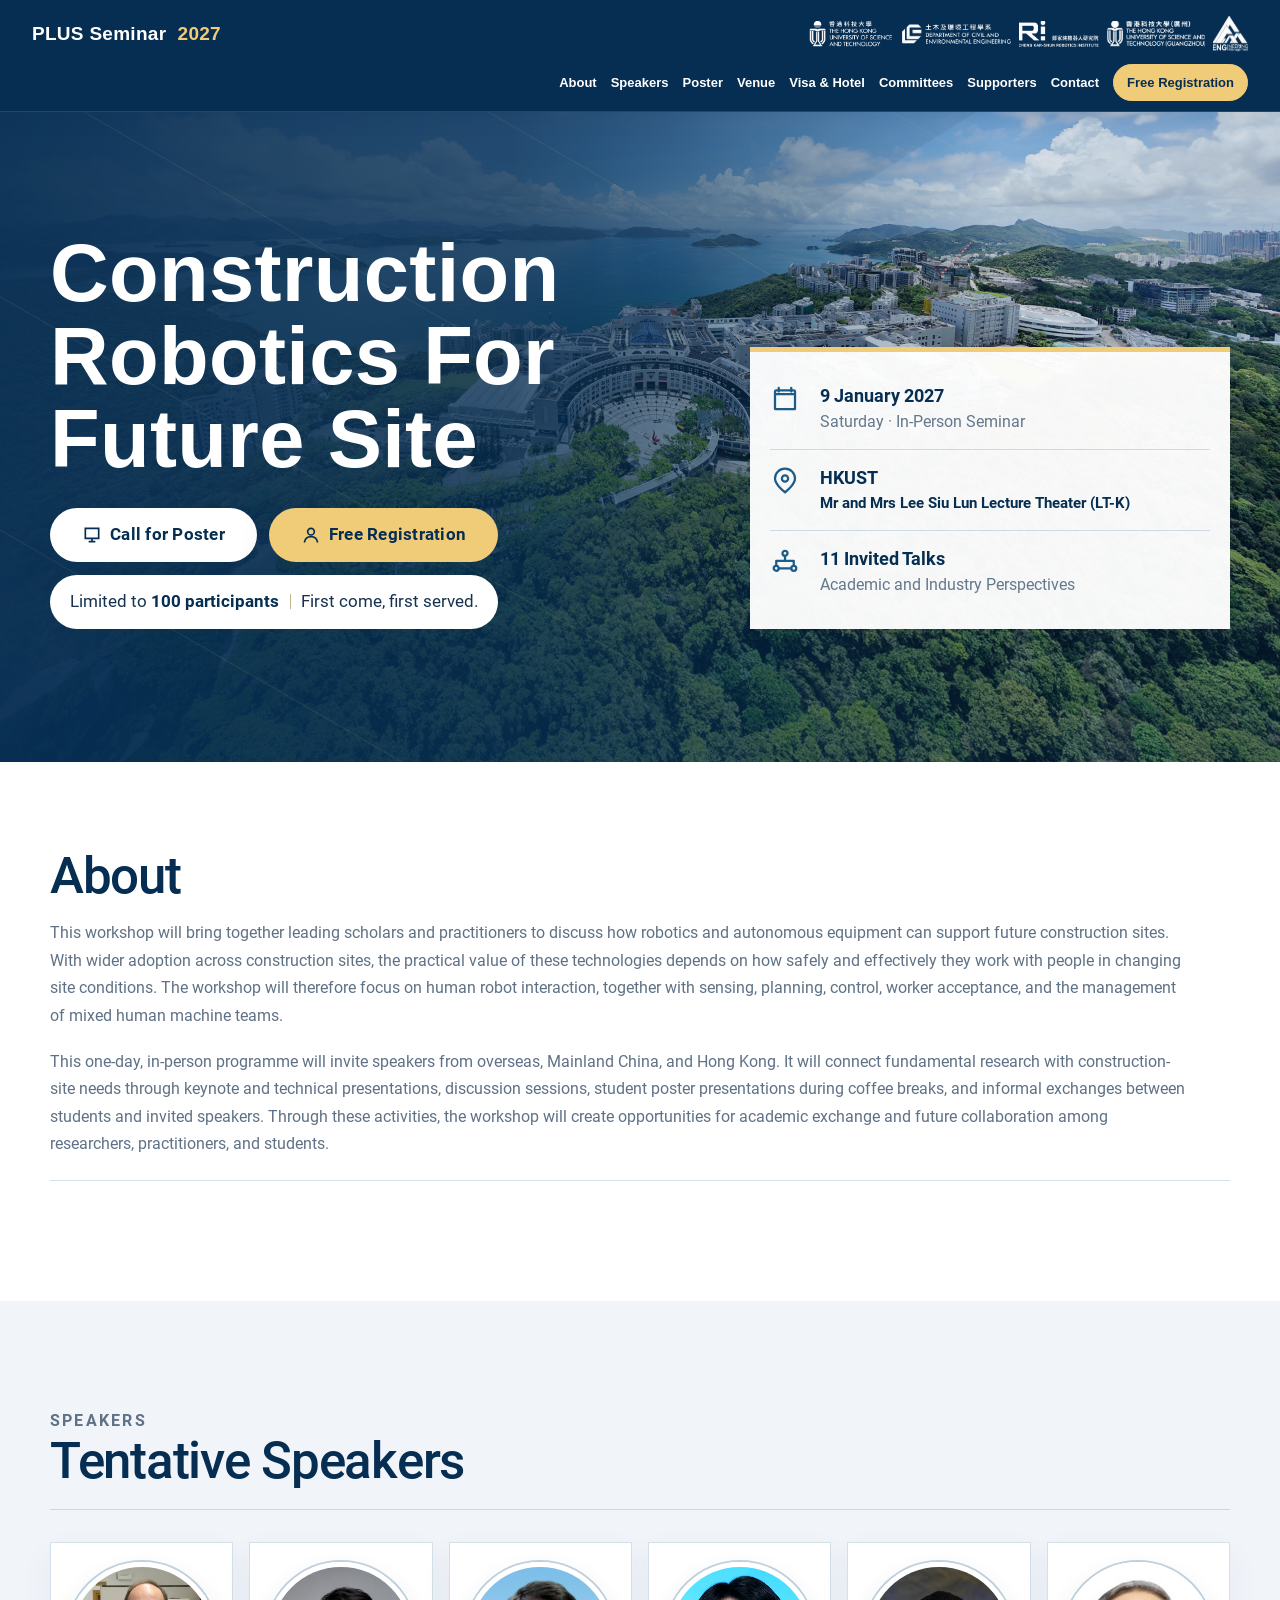
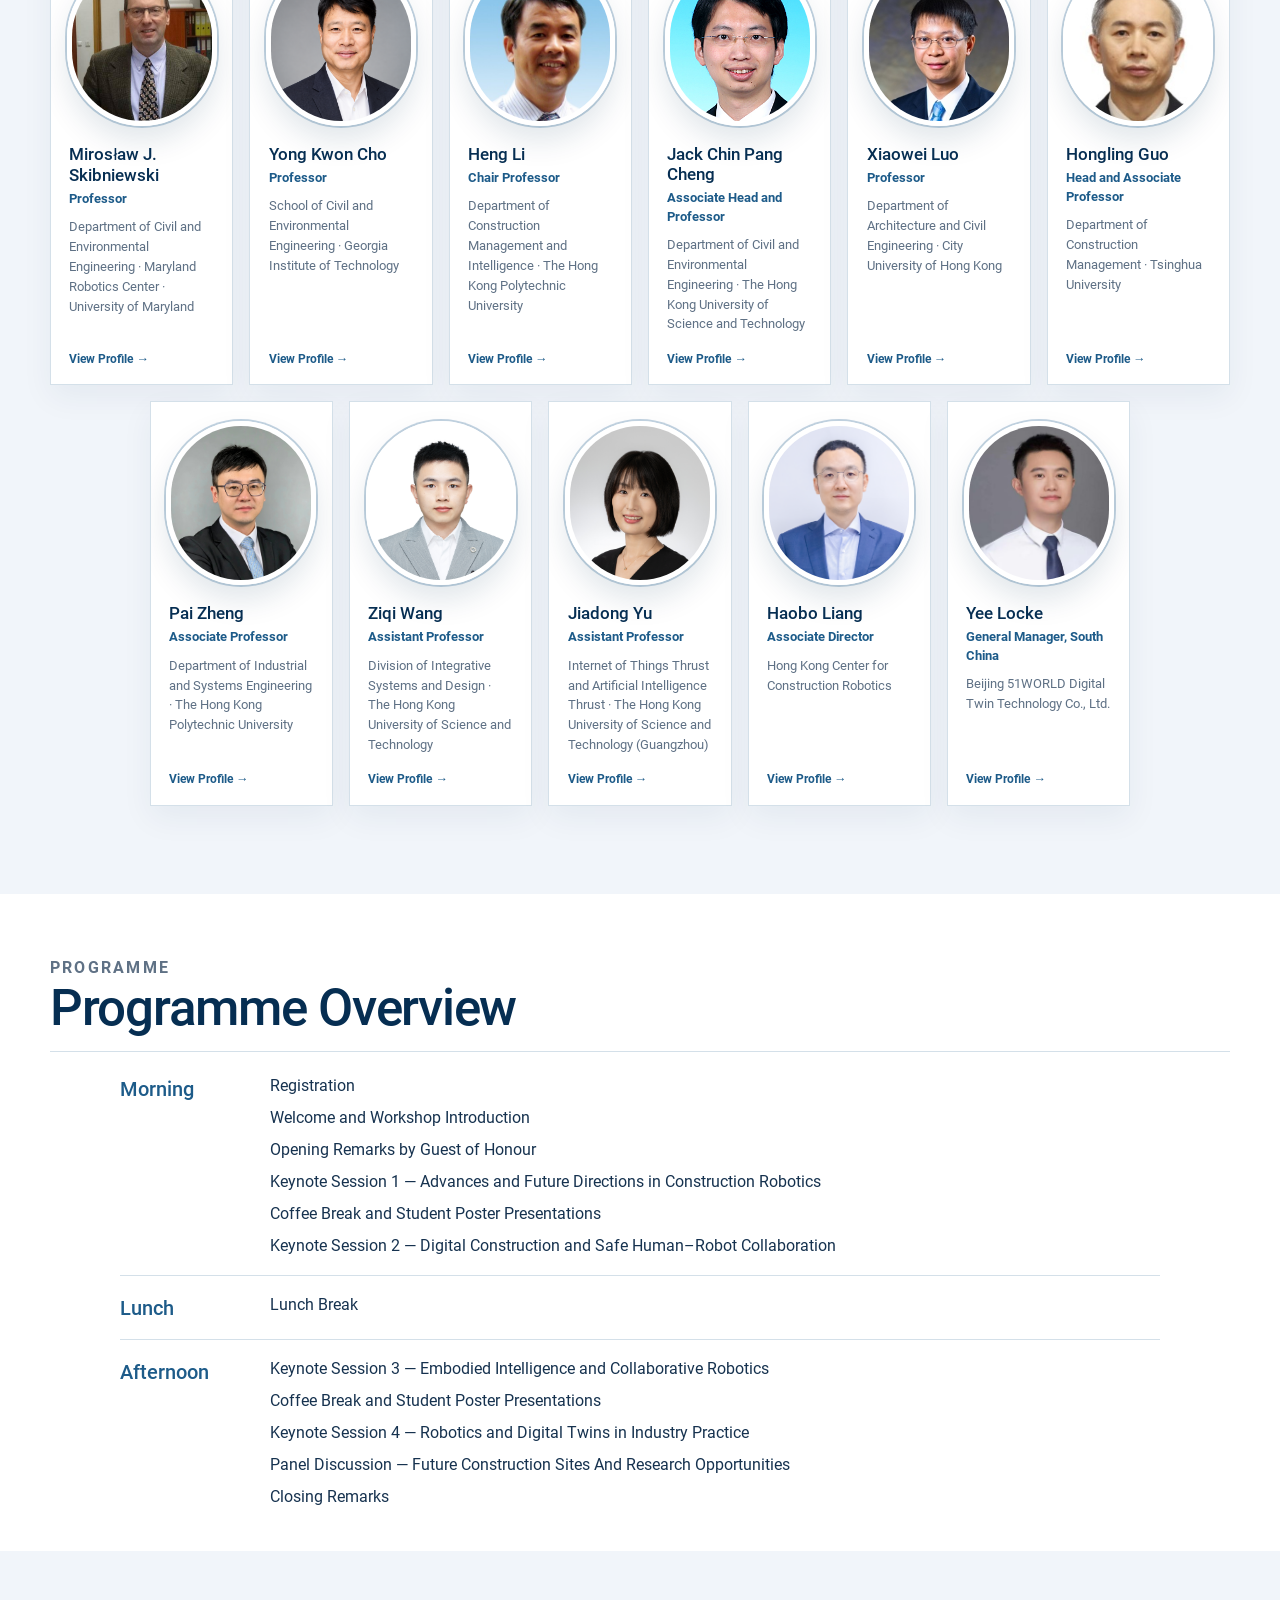
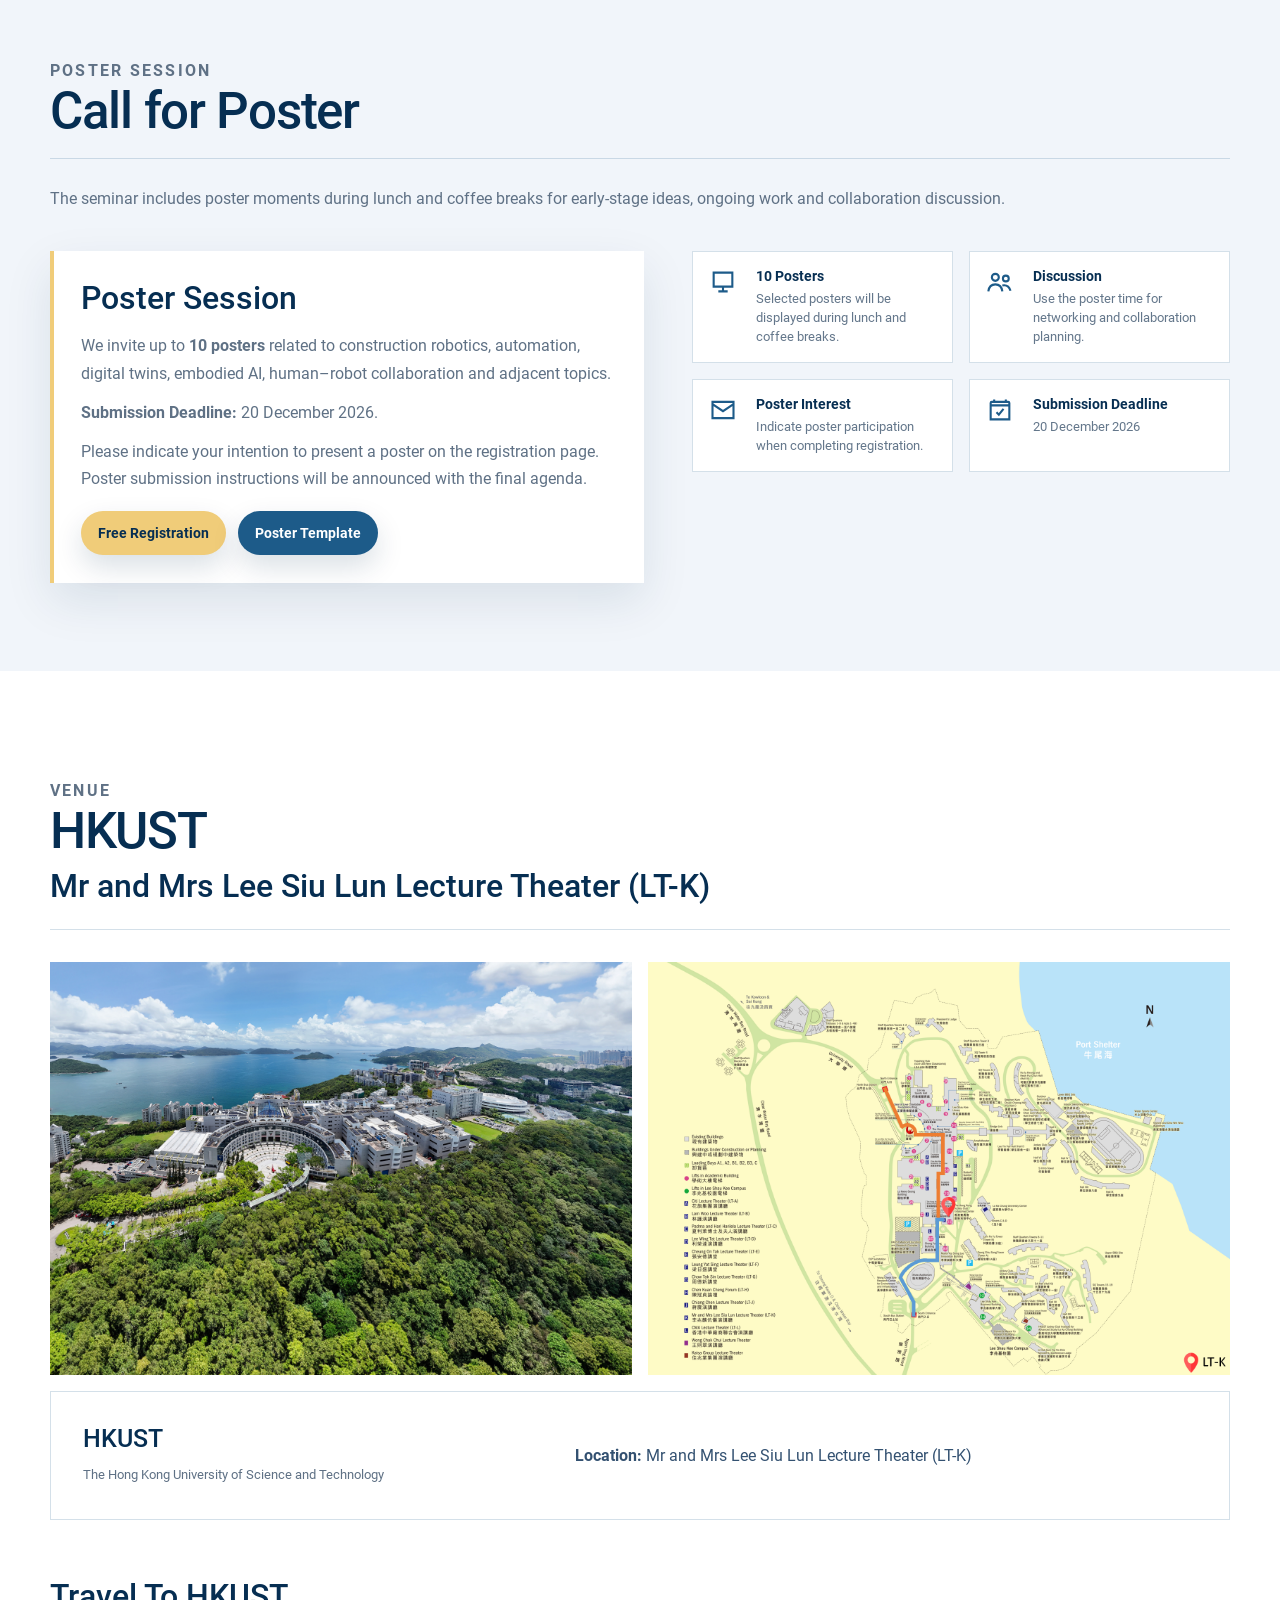
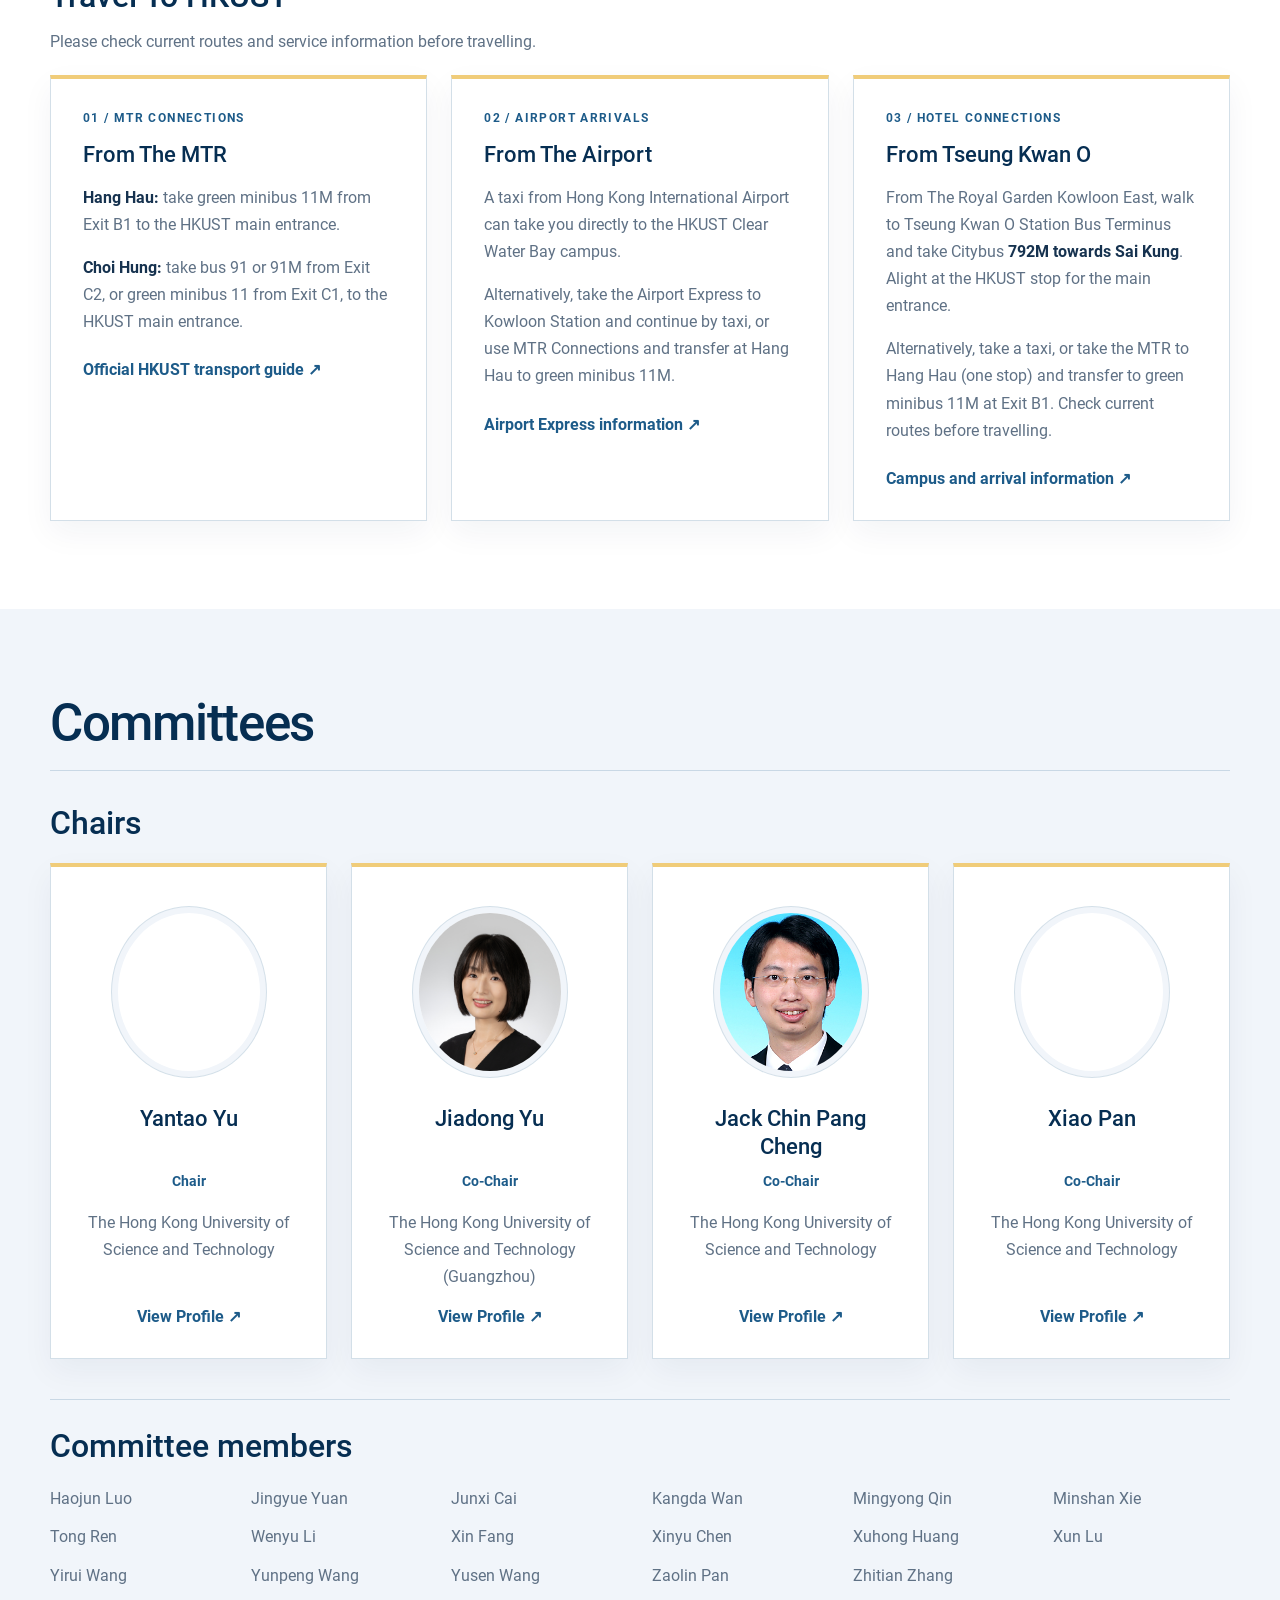
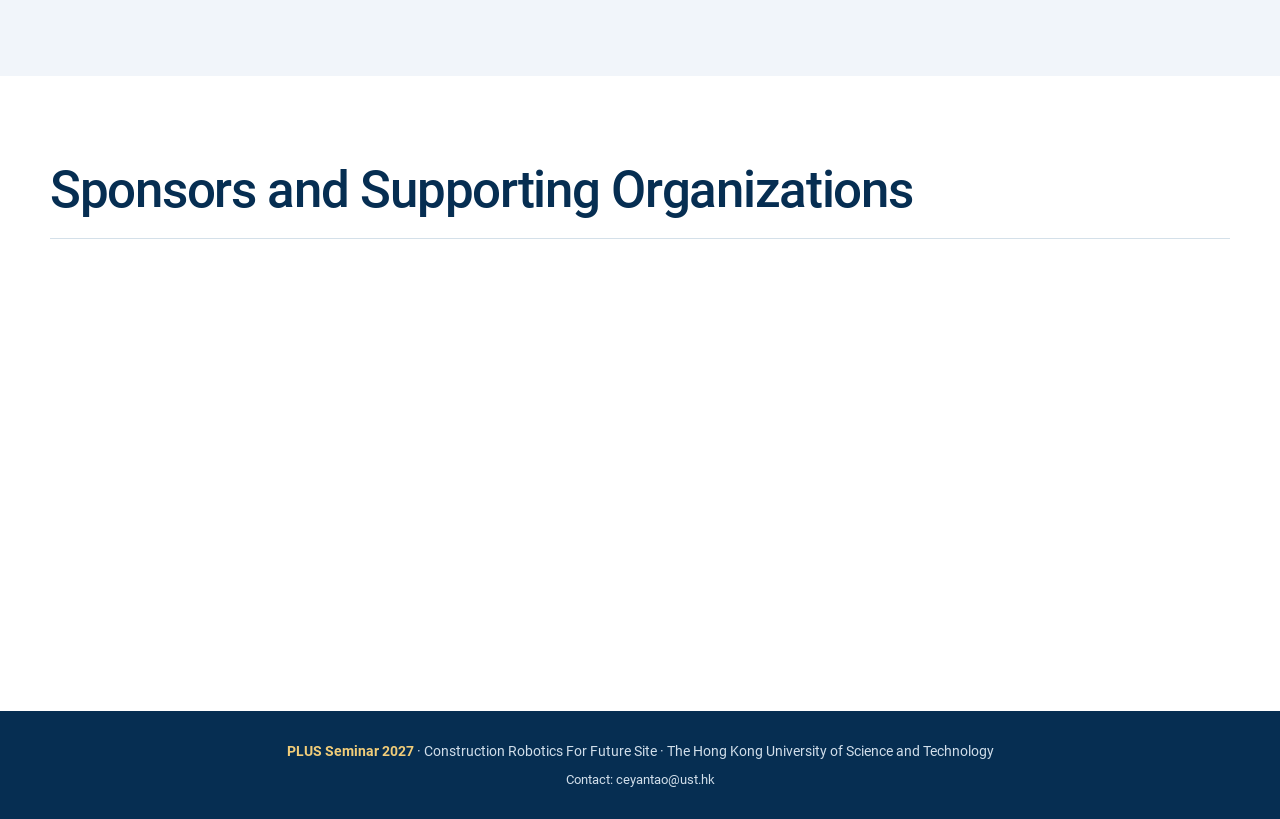
==== commit 3cbdcc32: "Add files via upload" ====
--- a/index.html
+++ b/index.html
@@ -27,7 +27,7 @@
     #programme{padding:42px 1rem;background:#fff}
     #programme .heading{padding-bottom:18px;margin-bottom:22px}
     #programme .programme-content{width:90%;max-width:1040px;margin-inline:auto}
-    #programme .programme-group{display:grid;grid-template-columns:100px minmax(0,1fr);gap:20px;padding:17px 0;border-bottom:1px solid var(--line)}
+    #programme .programme-group{display:grid;grid-template-columns:100px minmax(0,1fr);gap:50px;padding:17px 0;border-bottom:1px solid var(--line)}
     #programme .programme-group:first-child{padding-top:0}
     #programme .programme-group:last-child{border-bottom:0;padding-bottom:0}
     #programme .programme-period{margin:0;color:var(--teal);font-size:20px;font-weight:500;line-height:1.4;padding-top:1px}
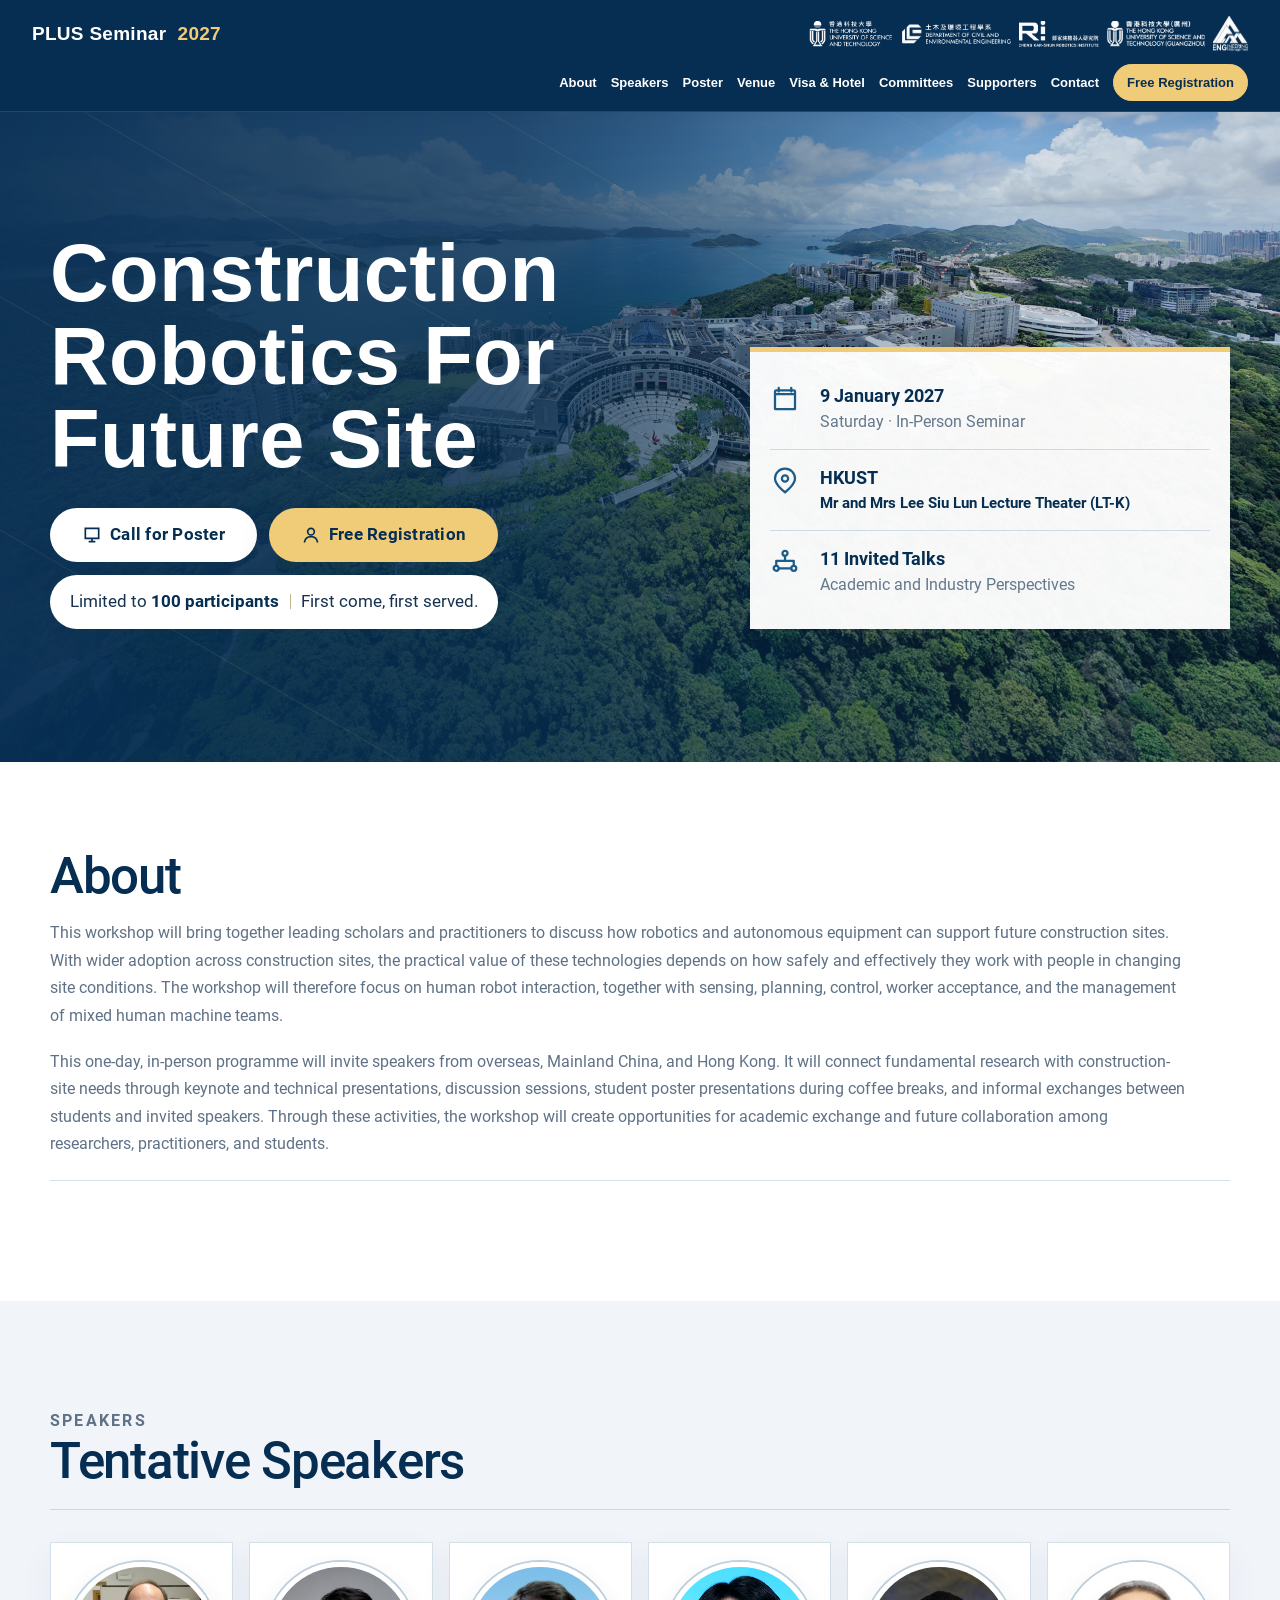
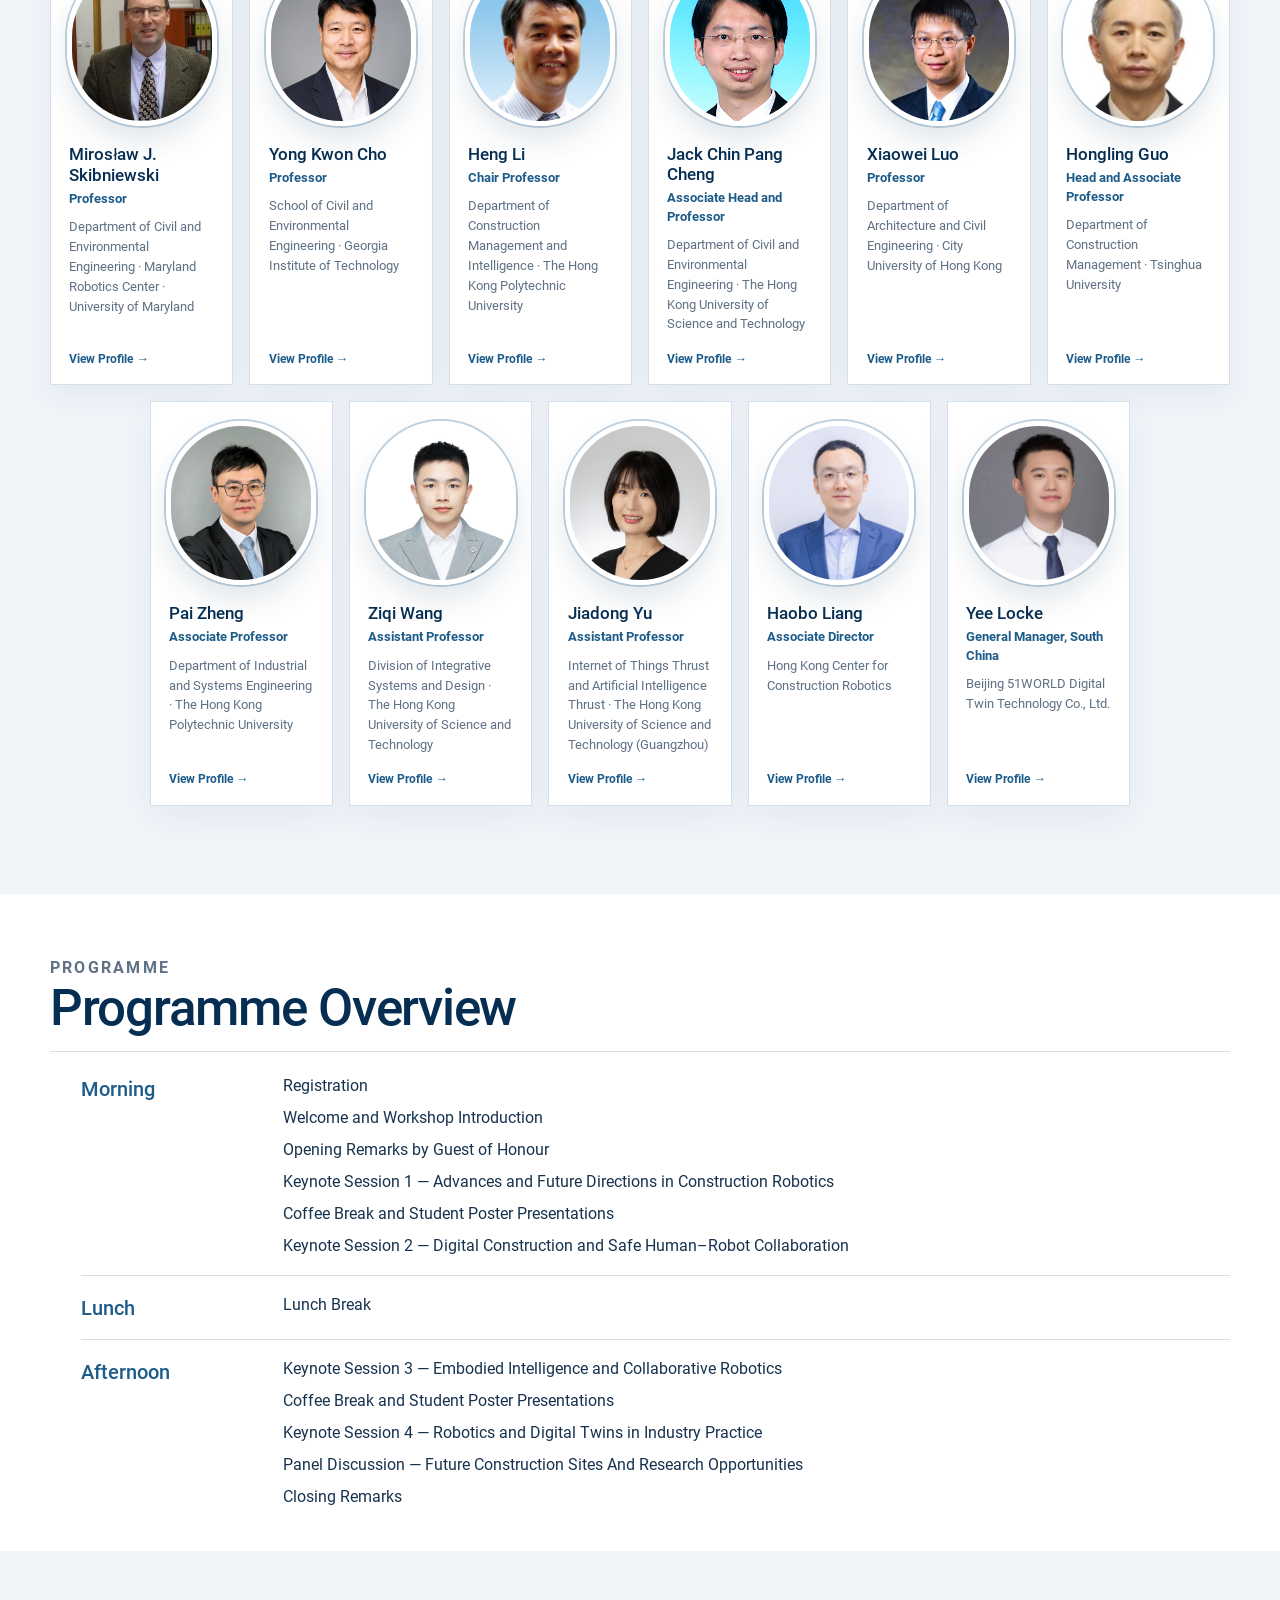
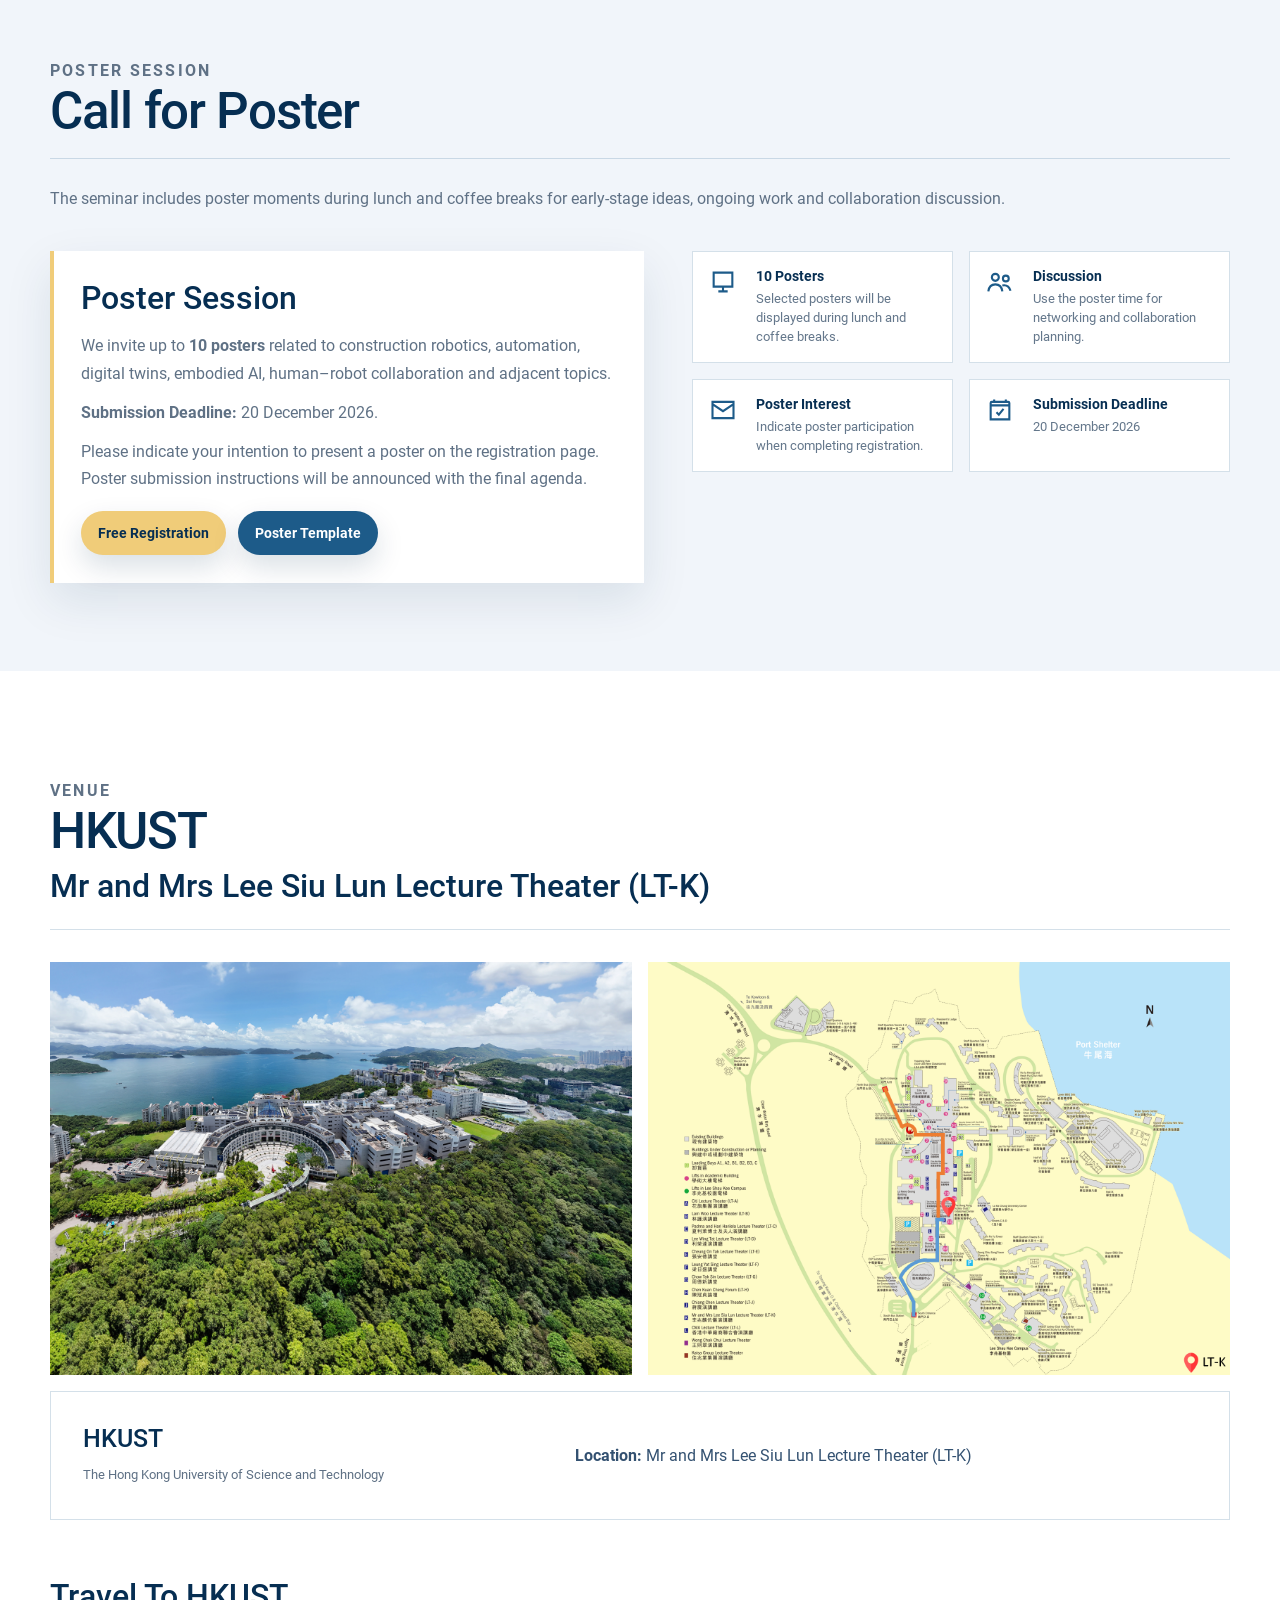
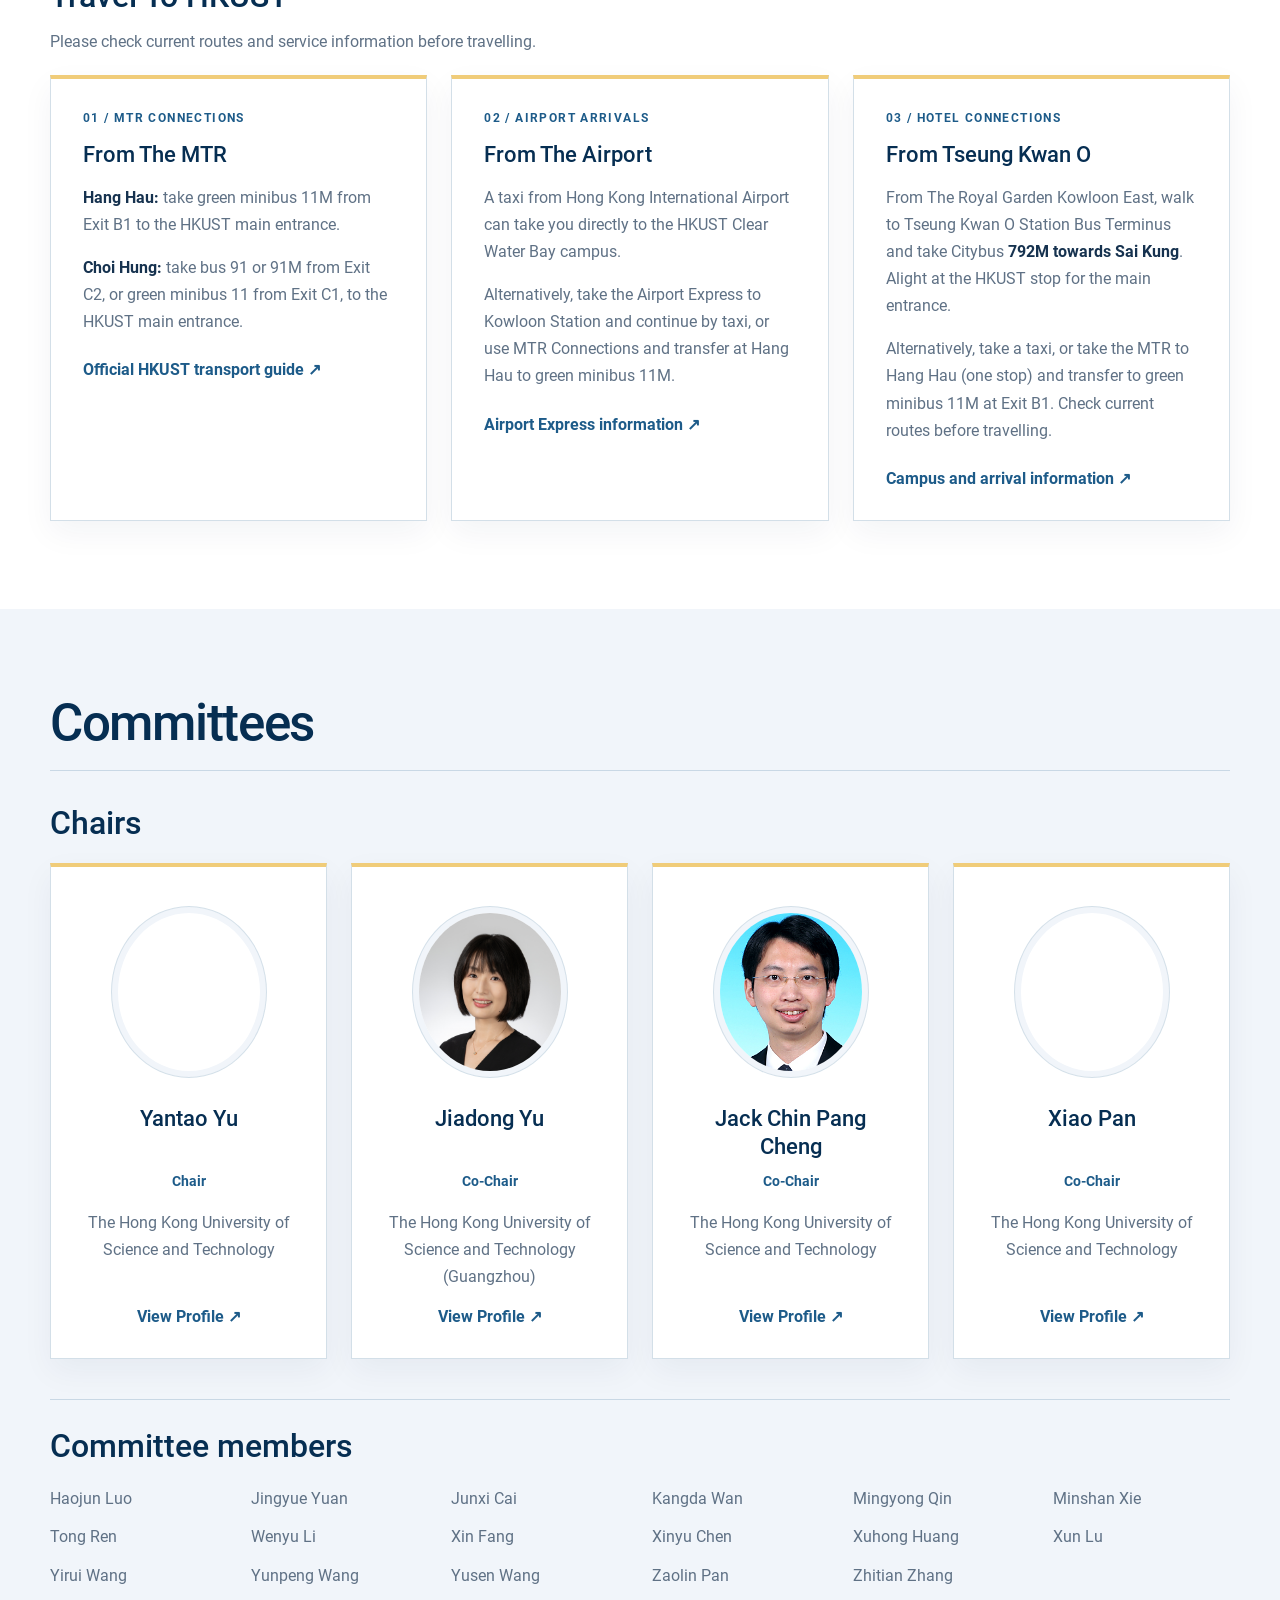
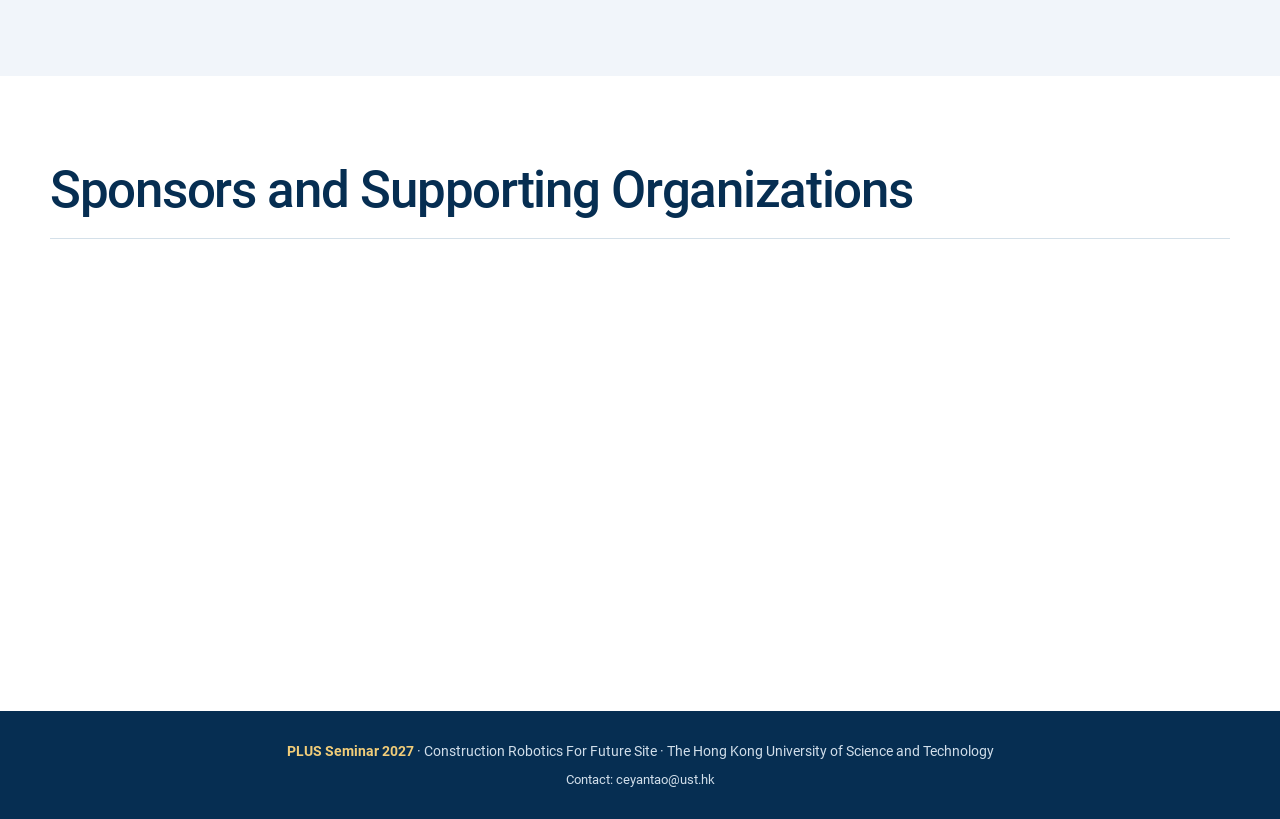
==== commit 9bd88340: "Add files via upload" ====
--- a/index.html
+++ b/index.html
@@ -24,16 +24,18 @@
   </style>
   <link rel="stylesheet" href="blue-yellow-theme.css?v=20261102-speakers11">
   <style id="programme-overview-styles">
-    #programme{padding:42px 1rem;background:#fff}
-    #programme .heading{padding-bottom:18px;margin-bottom:22px}
-    #programme .programme-content{width:90%;max-width:1040px;margin-inline:auto}
-    #programme .programme-group{display:grid;grid-template-columns:100px minmax(0,1fr);gap:50px;padding:17px 0;border-bottom:1px solid var(--line)}
+    #programme{--programme-heading-size:clamp(2.1rem,4vw,3.7rem);padding:42px 1rem;background:#fff}
+    #programme .heading{padding-bottom:18px;margin-bottom:22px}
+    #programme .heading h2{font-size:var(--programme-heading-size)}
+    /* Align period labels with the first r, and activities with the final e in Programme. */
+    #programme .programme-content{box-sizing:border-box;width:100%;margin:0;padding-left:calc(var(--programme-heading-size) * .6142)}
+    #programme .programme-group{display:grid;grid-template-columns:calc(var(--programme-heading-size) * 3.9456) minmax(0,1fr);gap:0;padding:17px 0;border-bottom:1px solid var(--line)}
     #programme .programme-group:first-child{padding-top:0}
     #programme .programme-group:last-child{border-bottom:0;padding-bottom:0}
     #programme .programme-period{margin:0;color:var(--teal);font-size:20px;font-weight:500;line-height:1.4;padding-top:1px}
     #programme .programme-items{display:grid;gap:8px;list-style:none;padding:0;margin:0;min-width:0}
     #programme .programme-items li{font-size:16px;line-height:1.5;color:var(--ink)}
-    @media(max-width:520px){#programme{padding:30px 1rem}#programme .programme-content{width:100%}#programme .programme-group{grid-template-columns:1fr;gap:10px;padding:15px 0}#programme .programme-period{font-size:19px}#programme .programme-items li{font-size:15px}}
+    @media(max-width:520px){#programme{padding:30px 1rem}#programme .programme-content{width:100%;padding-left:0}#programme .programme-group{grid-template-columns:1fr;gap:10px;padding:15px 0}#programme .programme-period{font-size:19px}#programme .programme-items li{font-size:15px}}
   </style>
 </head>
 <body>
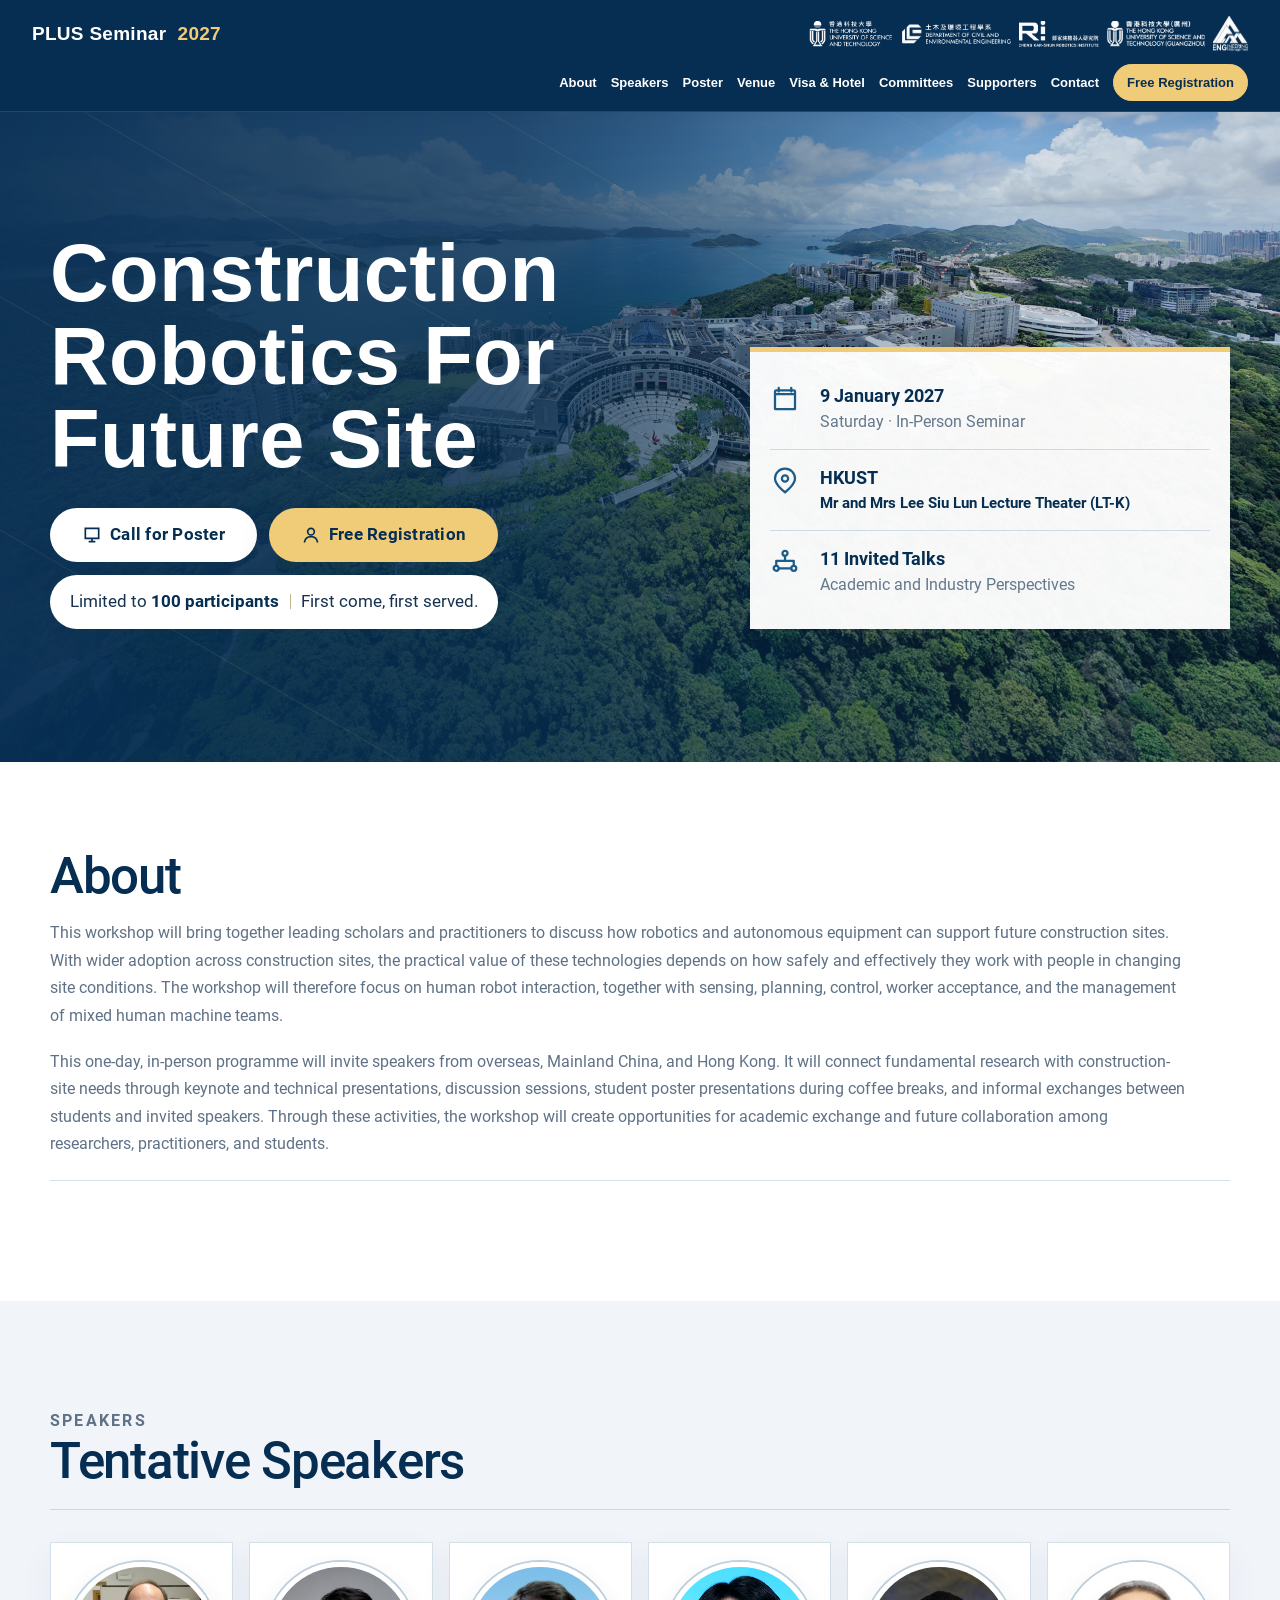
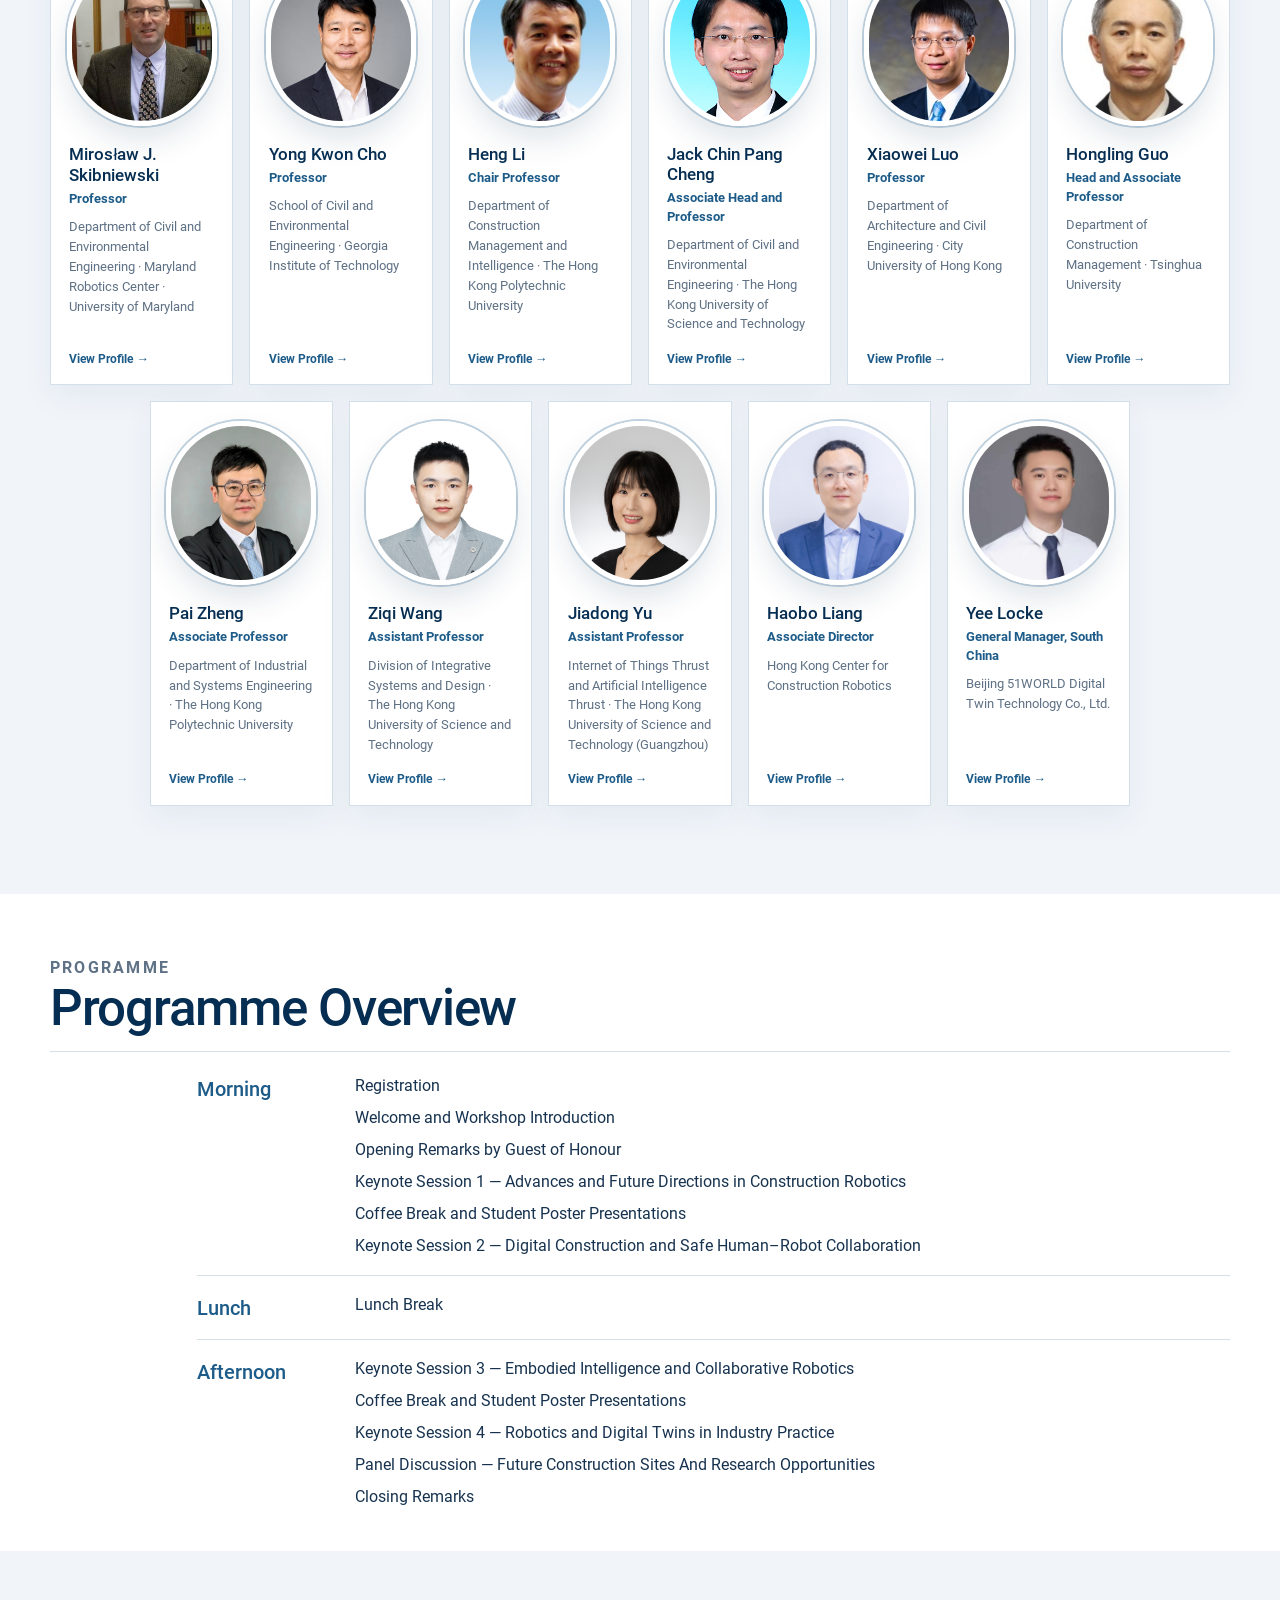
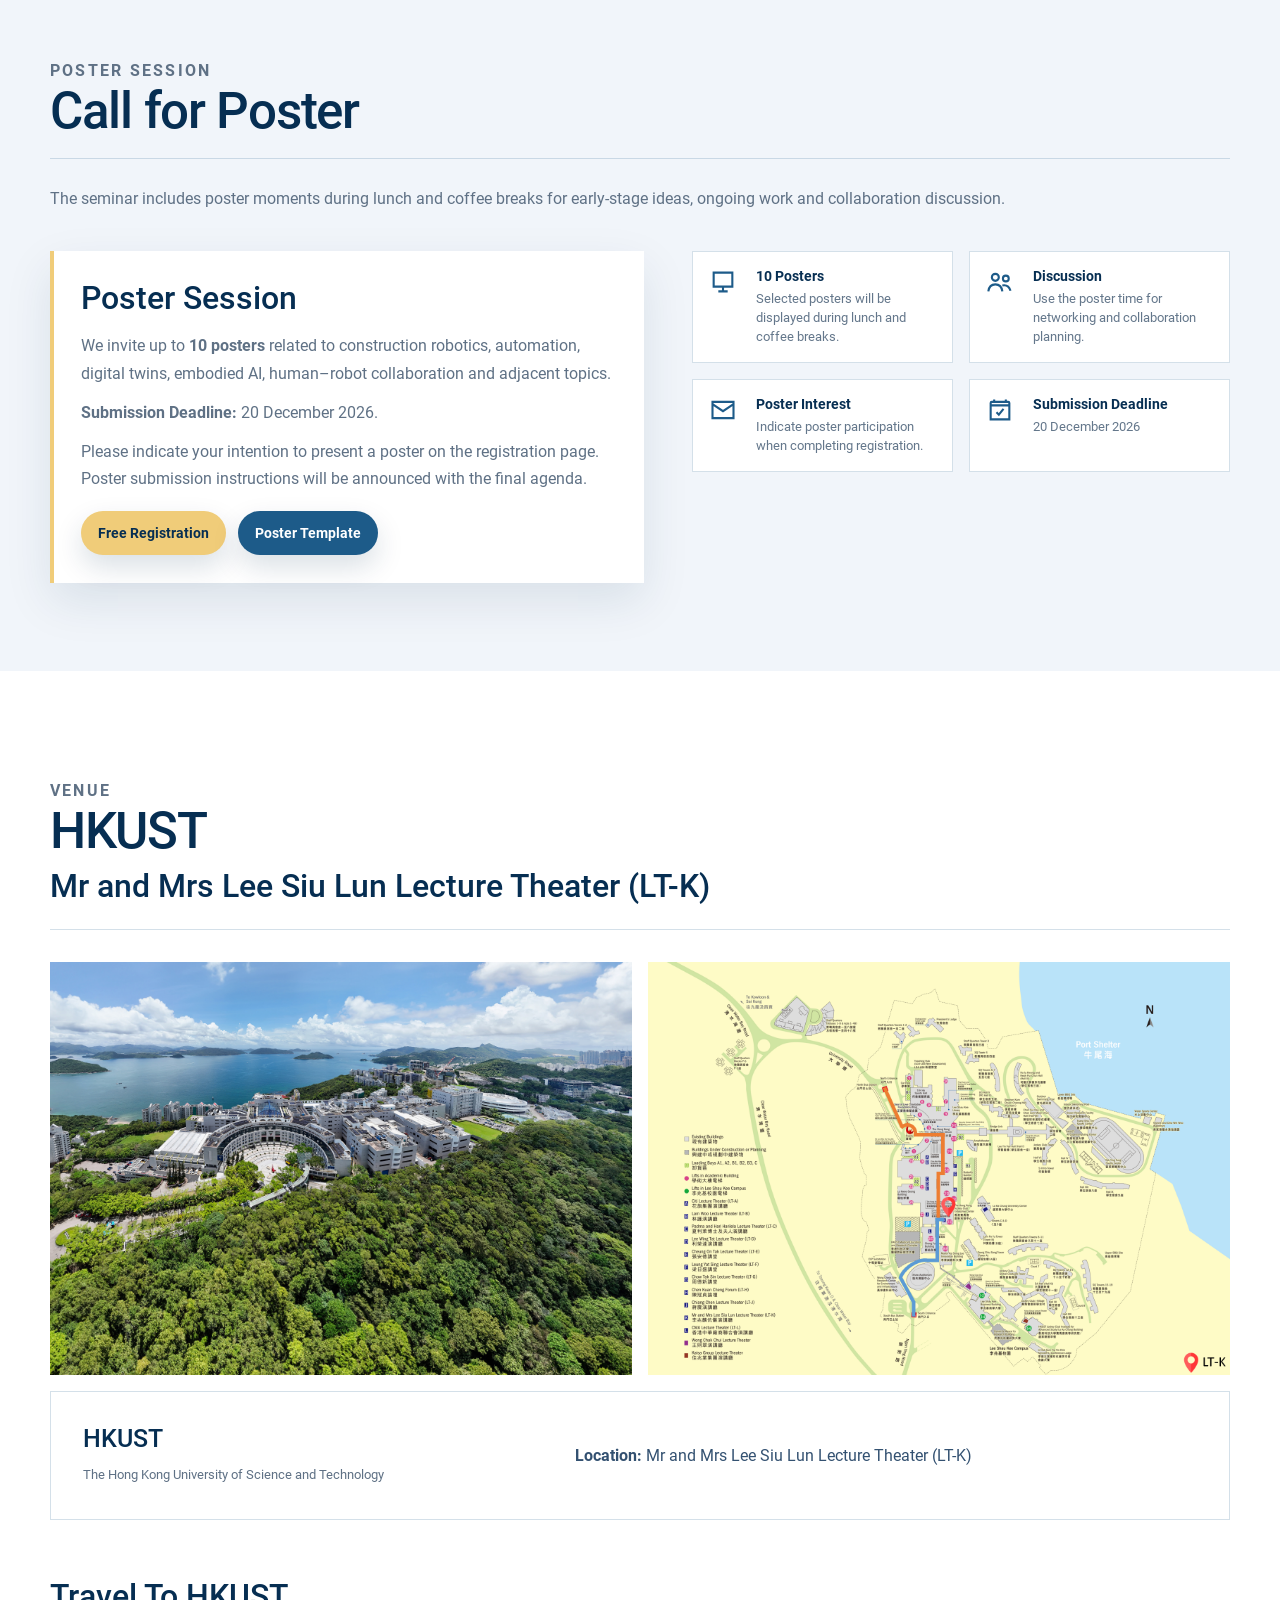
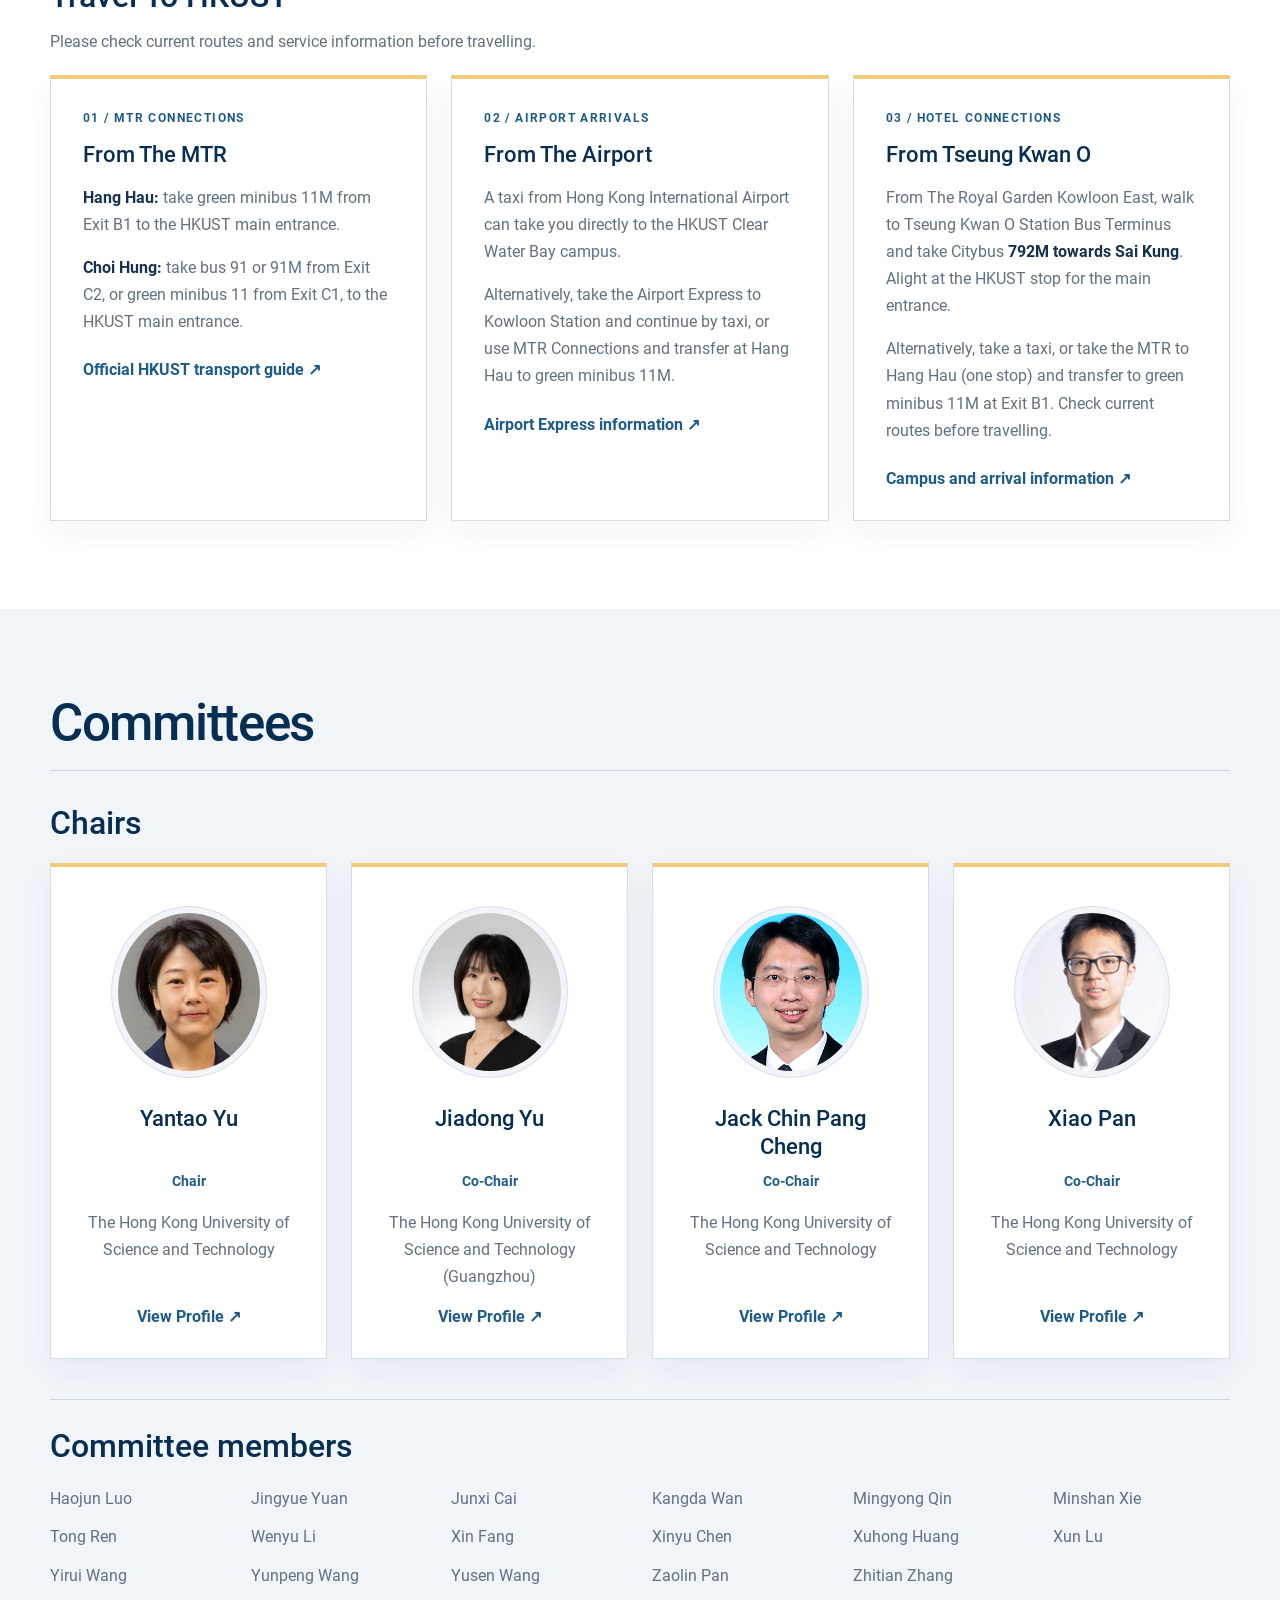
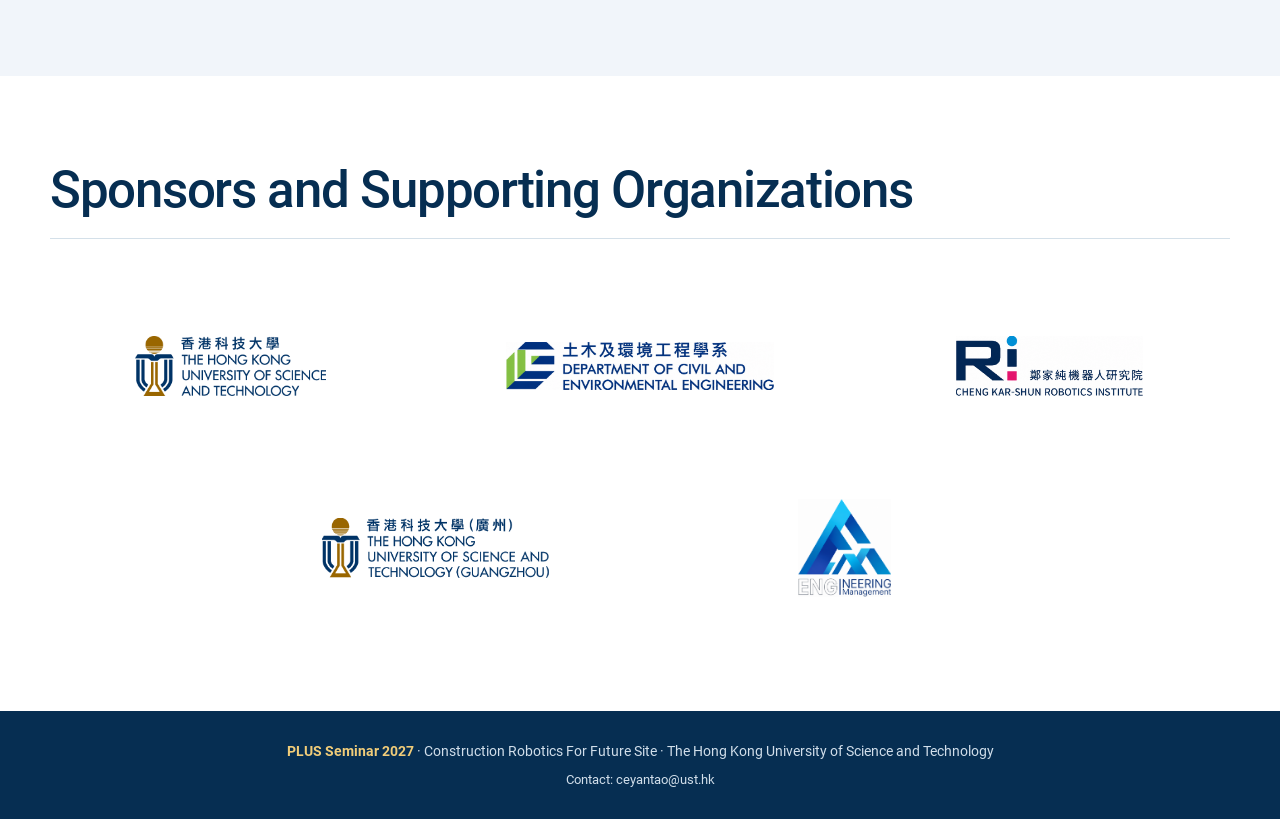
==== commit 6275dc7b: "Add files via upload" ====
--- a/index.html
+++ b/index.html
@@ -27,9 +27,9 @@
     #programme{--programme-heading-size:clamp(2.1rem,4vw,3.7rem);padding:42px 1rem;background:#fff}
     #programme .heading{padding-bottom:18px;margin-bottom:22px}
     #programme .heading h2{font-size:var(--programme-heading-size)}
-    /* Align period labels with the first r, and activities with the final e in Programme. */
-    #programme .programme-content{box-sizing:border-box;width:100%;margin:0;padding-left:calc(var(--programme-heading-size) * .6142)}
-    #programme .programme-group{display:grid;grid-template-columns:calc(var(--programme-heading-size) * 3.9456) minmax(0,1fr);gap:0;padding:17px 0;border-bottom:1px solid var(--line)}
+    /* Align period labels with the first m in Programme, and activities with the first v in Overview. */
+    #programme .programme-content{box-sizing:border-box;width:100%;margin:0;padding-left:calc(var(--programme-heading-size) * 2.8695)}
+    #programme .programme-group{display:grid;grid-template-columns:calc(var(--programme-heading-size) * 3.0913) minmax(0,1fr);gap:0;padding:17px 0;border-bottom:1px solid var(--line)}
     #programme .programme-group:first-child{padding-top:0}
     #programme .programme-group:last-child{border-bottom:0;padding-bottom:0}
     #programme .programme-period{margin:0;color:var(--teal);font-size:20px;font-weight:500;line-height:1.4;padding-top:1px}
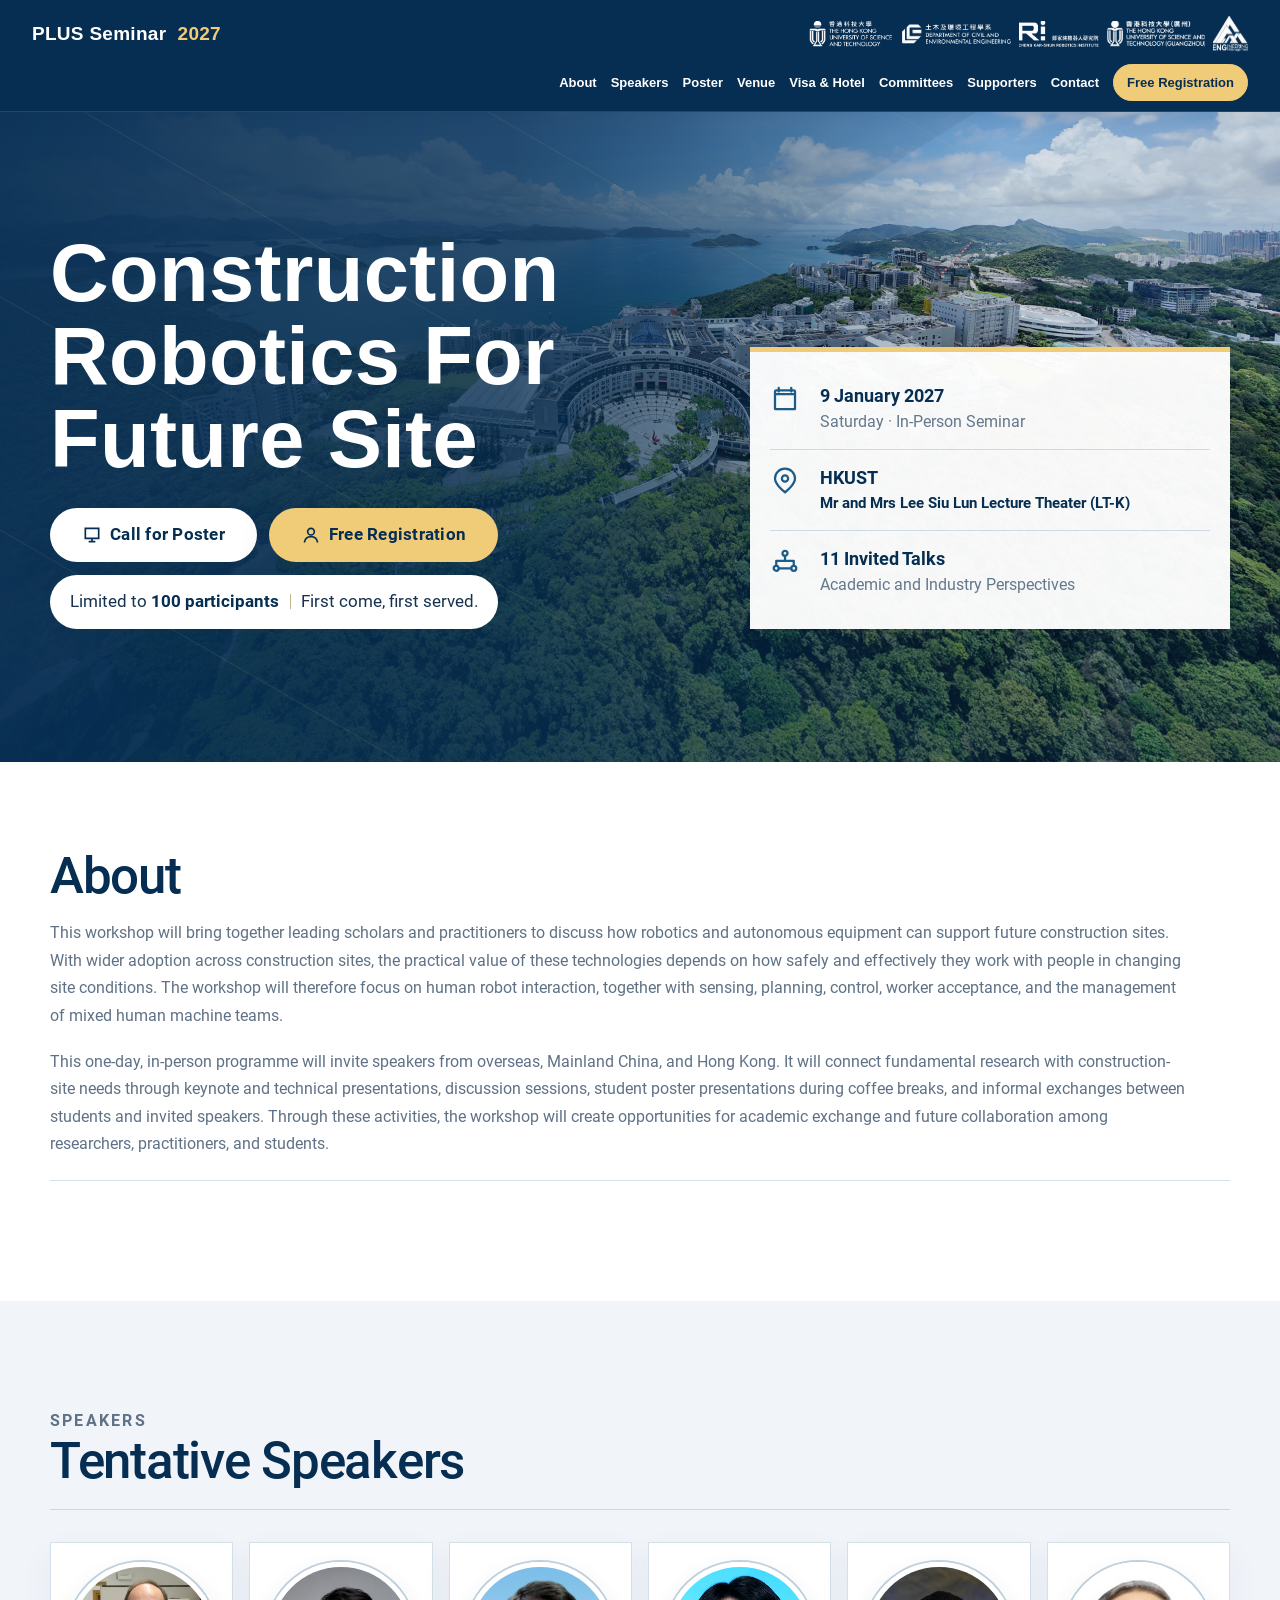
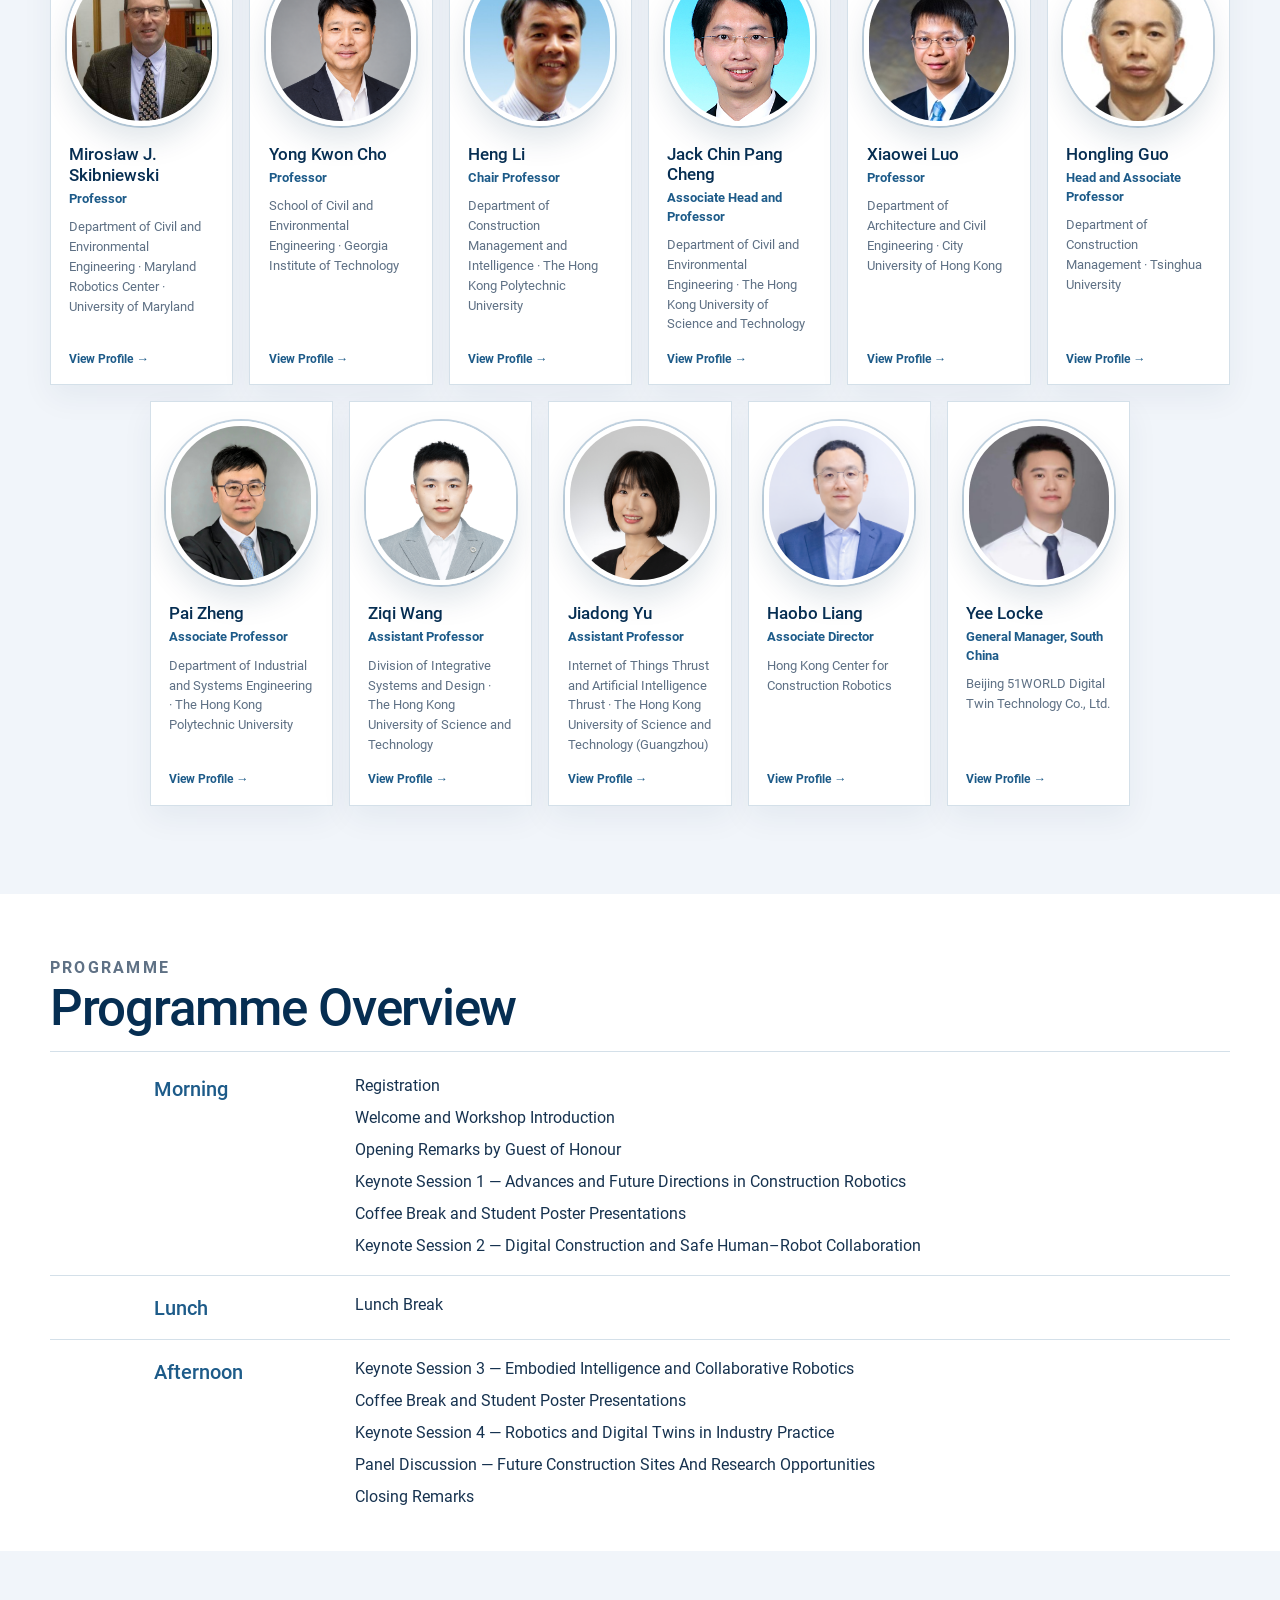
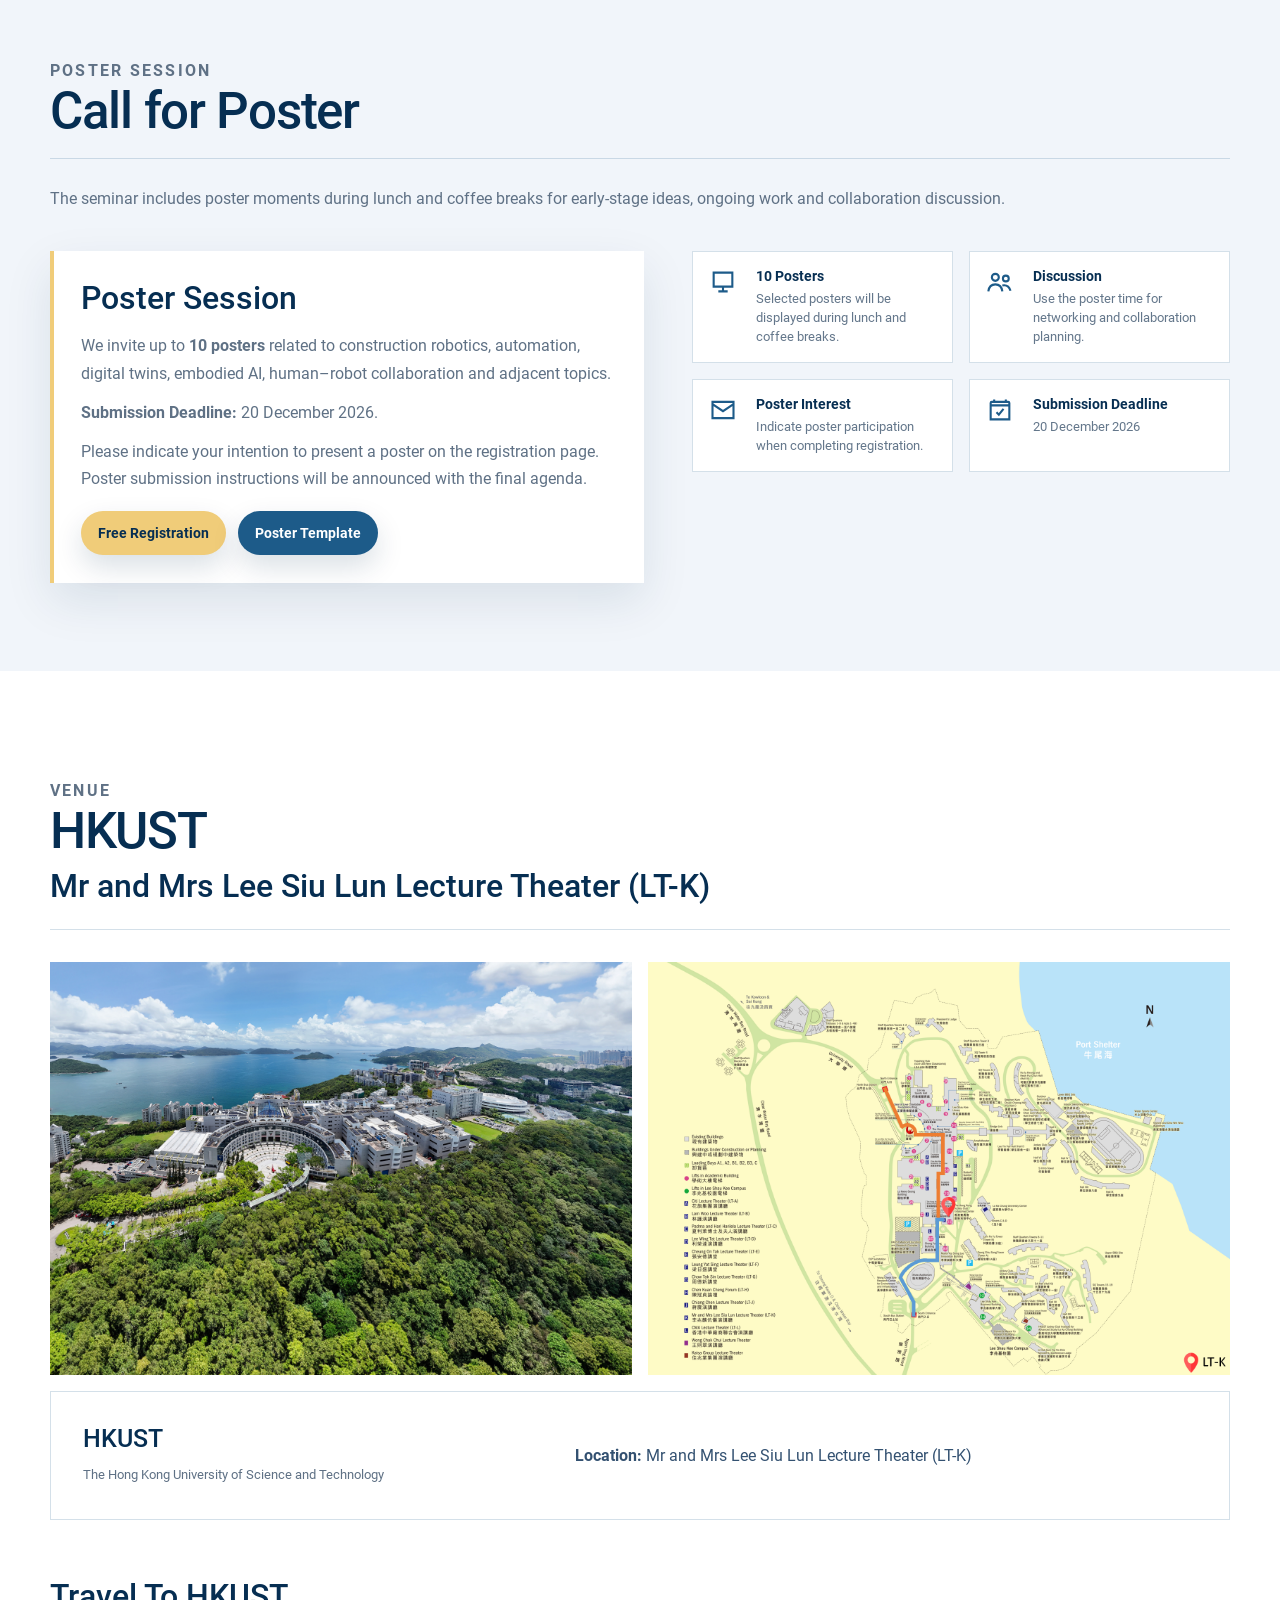
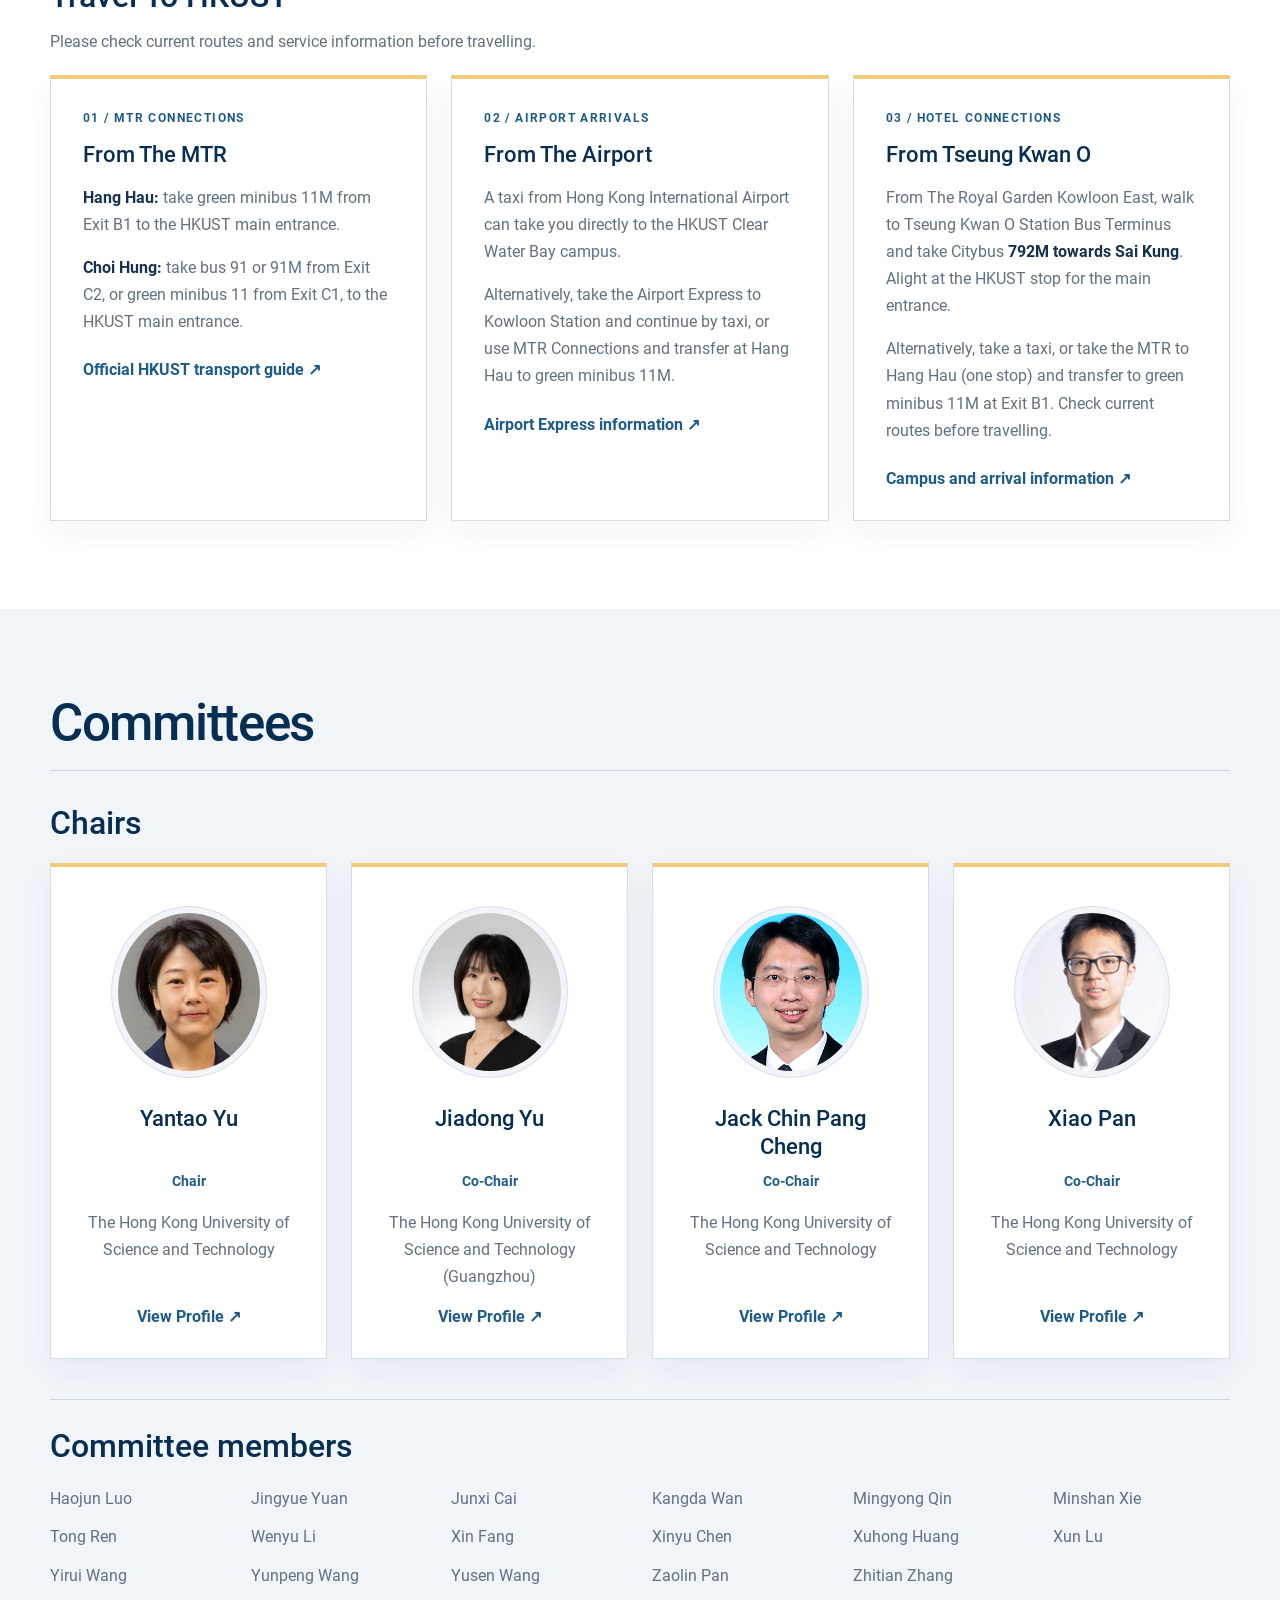
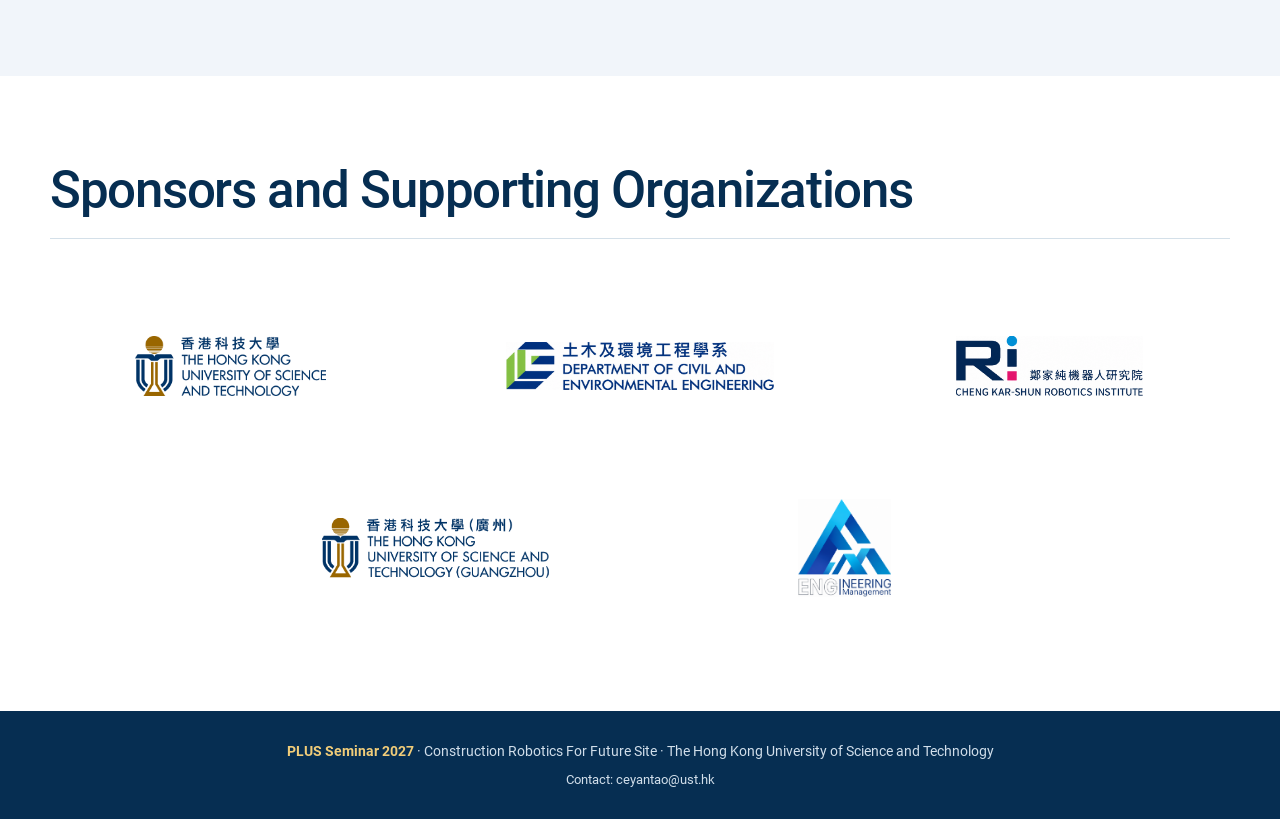
==== commit 392eec1d: "Add files via upload" ====
--- a/index.html
+++ b/index.html
@@ -27,9 +27,9 @@
     #programme{--programme-heading-size:clamp(2.1rem,4vw,3.7rem);padding:42px 1rem;background:#fff}
     #programme .heading{padding-bottom:18px;margin-bottom:22px}
     #programme .heading h2{font-size:var(--programme-heading-size)}
-    /* Align period labels with the first m in Programme, and activities with the first v in Overview. */
-    #programme .programme-content{box-sizing:border-box;width:100%;margin:0;padding-left:calc(var(--programme-heading-size) * 2.8695)}
-    #programme .programme-group{display:grid;grid-template-columns:calc(var(--programme-heading-size) * 3.0913) minmax(0,1fr);gap:0;padding:17px 0;border-bottom:1px solid var(--line)}
+    /* Align period labels with the second r in Programme; keep activities aligned with the first v in Overview. Group borders span the full inner width. */
+    #programme .programme-content{box-sizing:border-box;width:100%;margin:0;padding:0}
+    #programme .programme-group{display:grid;grid-template-columns:calc(var(--programme-heading-size) * 3.9339) minmax(0,1fr);gap:0;padding:17px 0 17px calc(var(--programme-heading-size) * 2.0270);border-bottom:1px solid var(--line)}
     #programme .programme-group:first-child{padding-top:0}
     #programme .programme-group:last-child{border-bottom:0;padding-bottom:0}
     #programme .programme-period{margin:0;color:var(--teal);font-size:20px;font-weight:500;line-height:1.4;padding-top:1px}
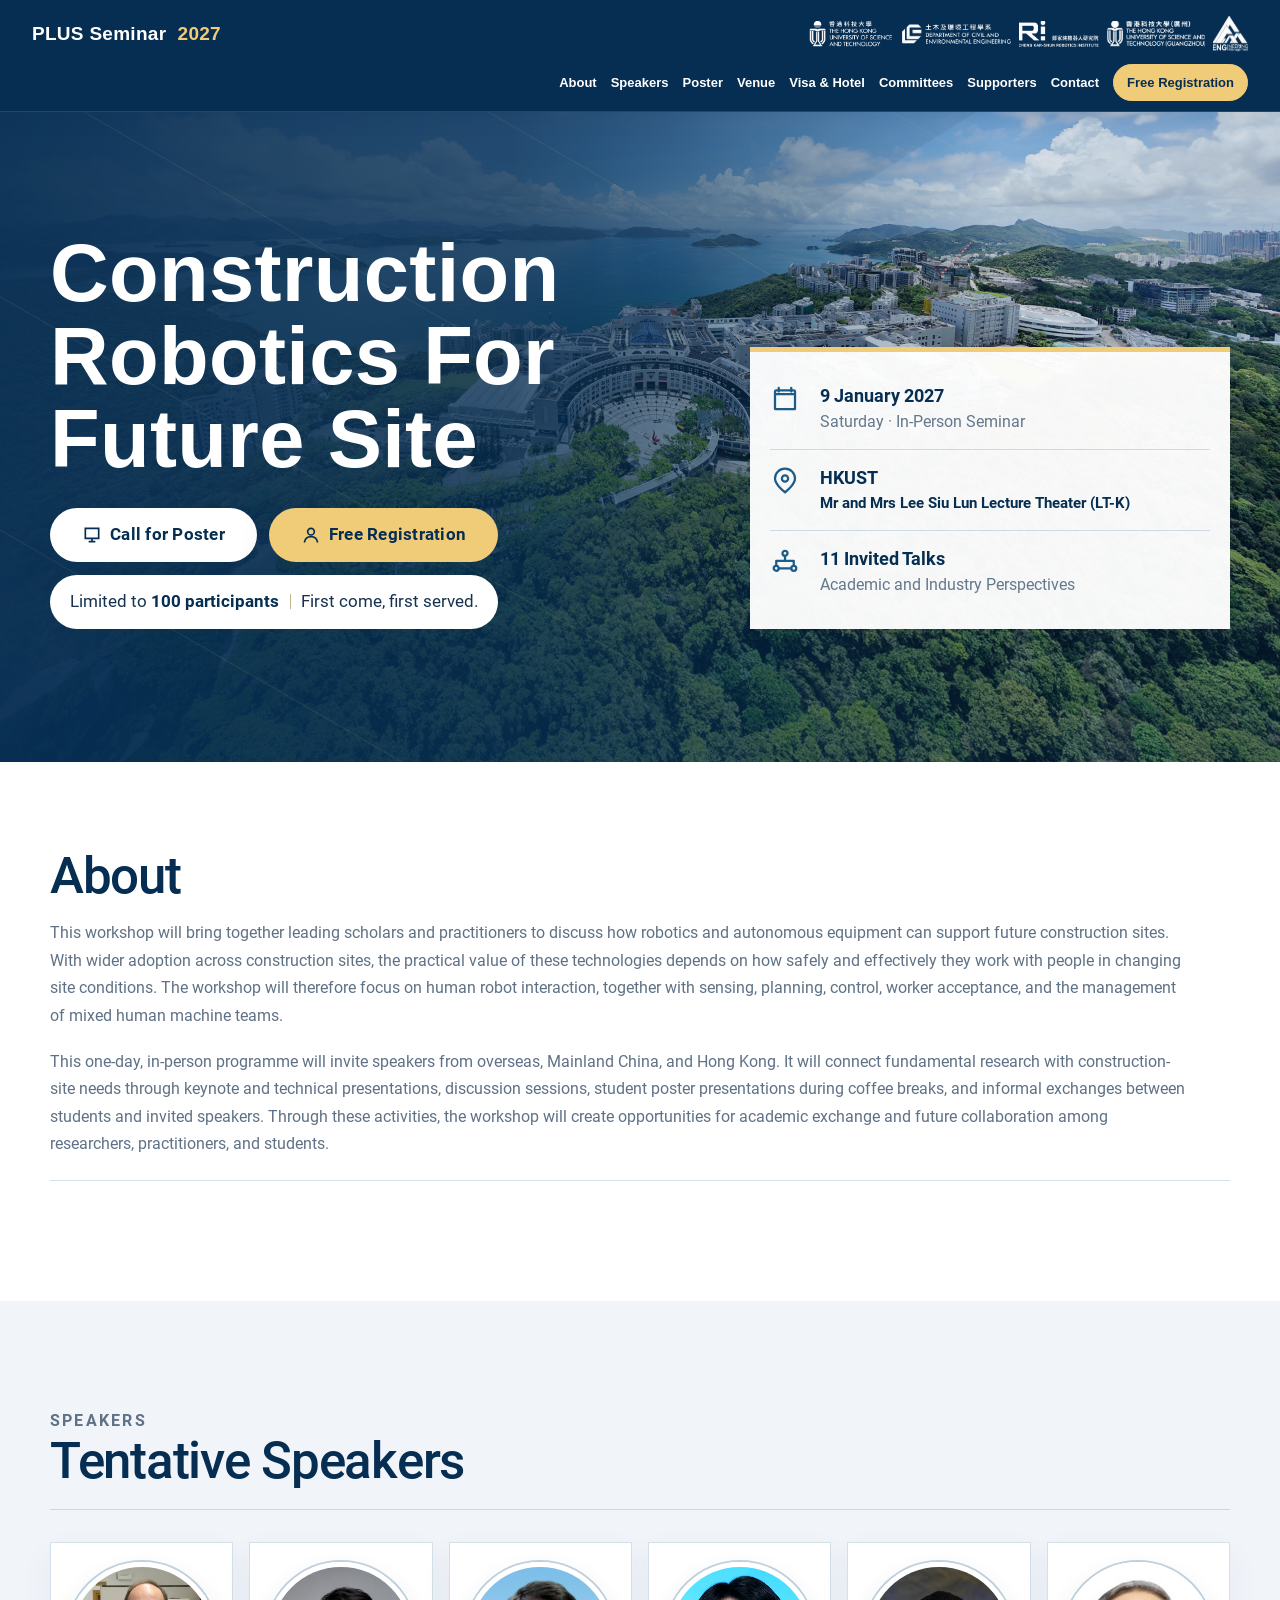
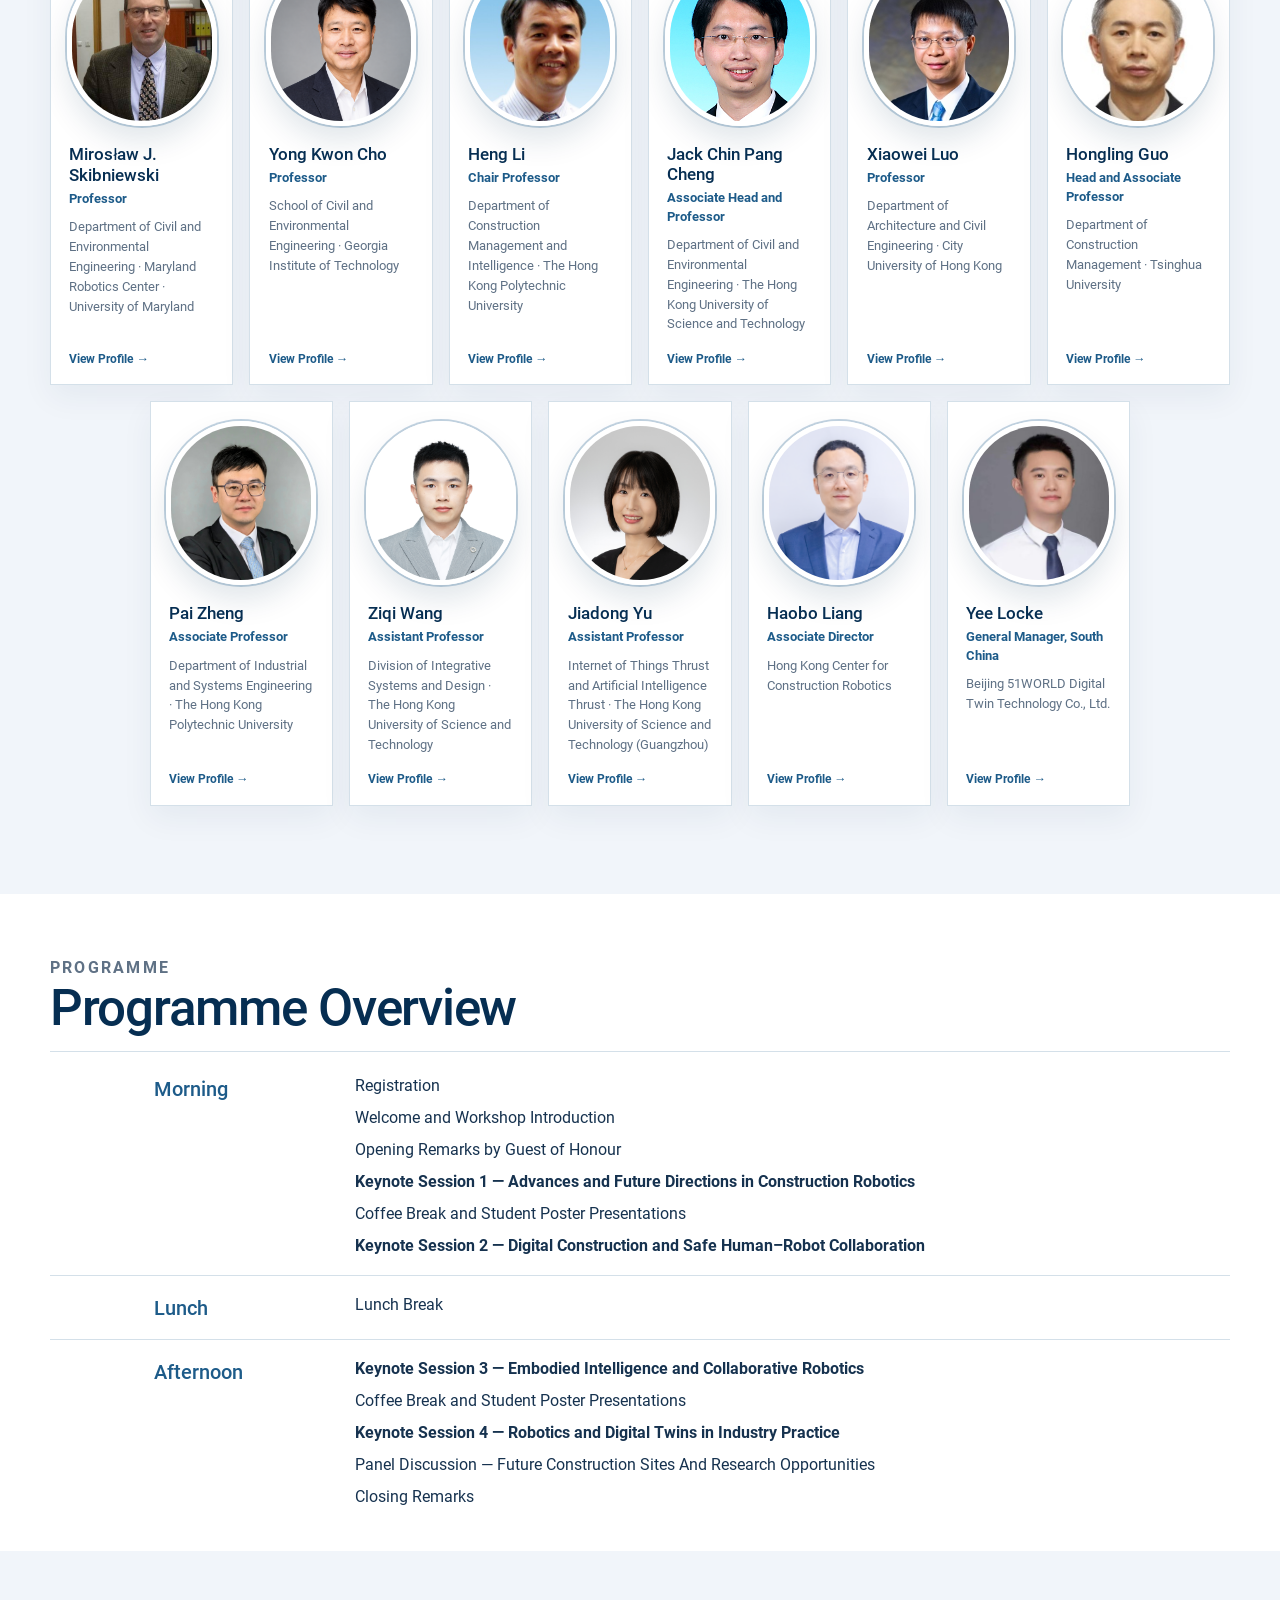
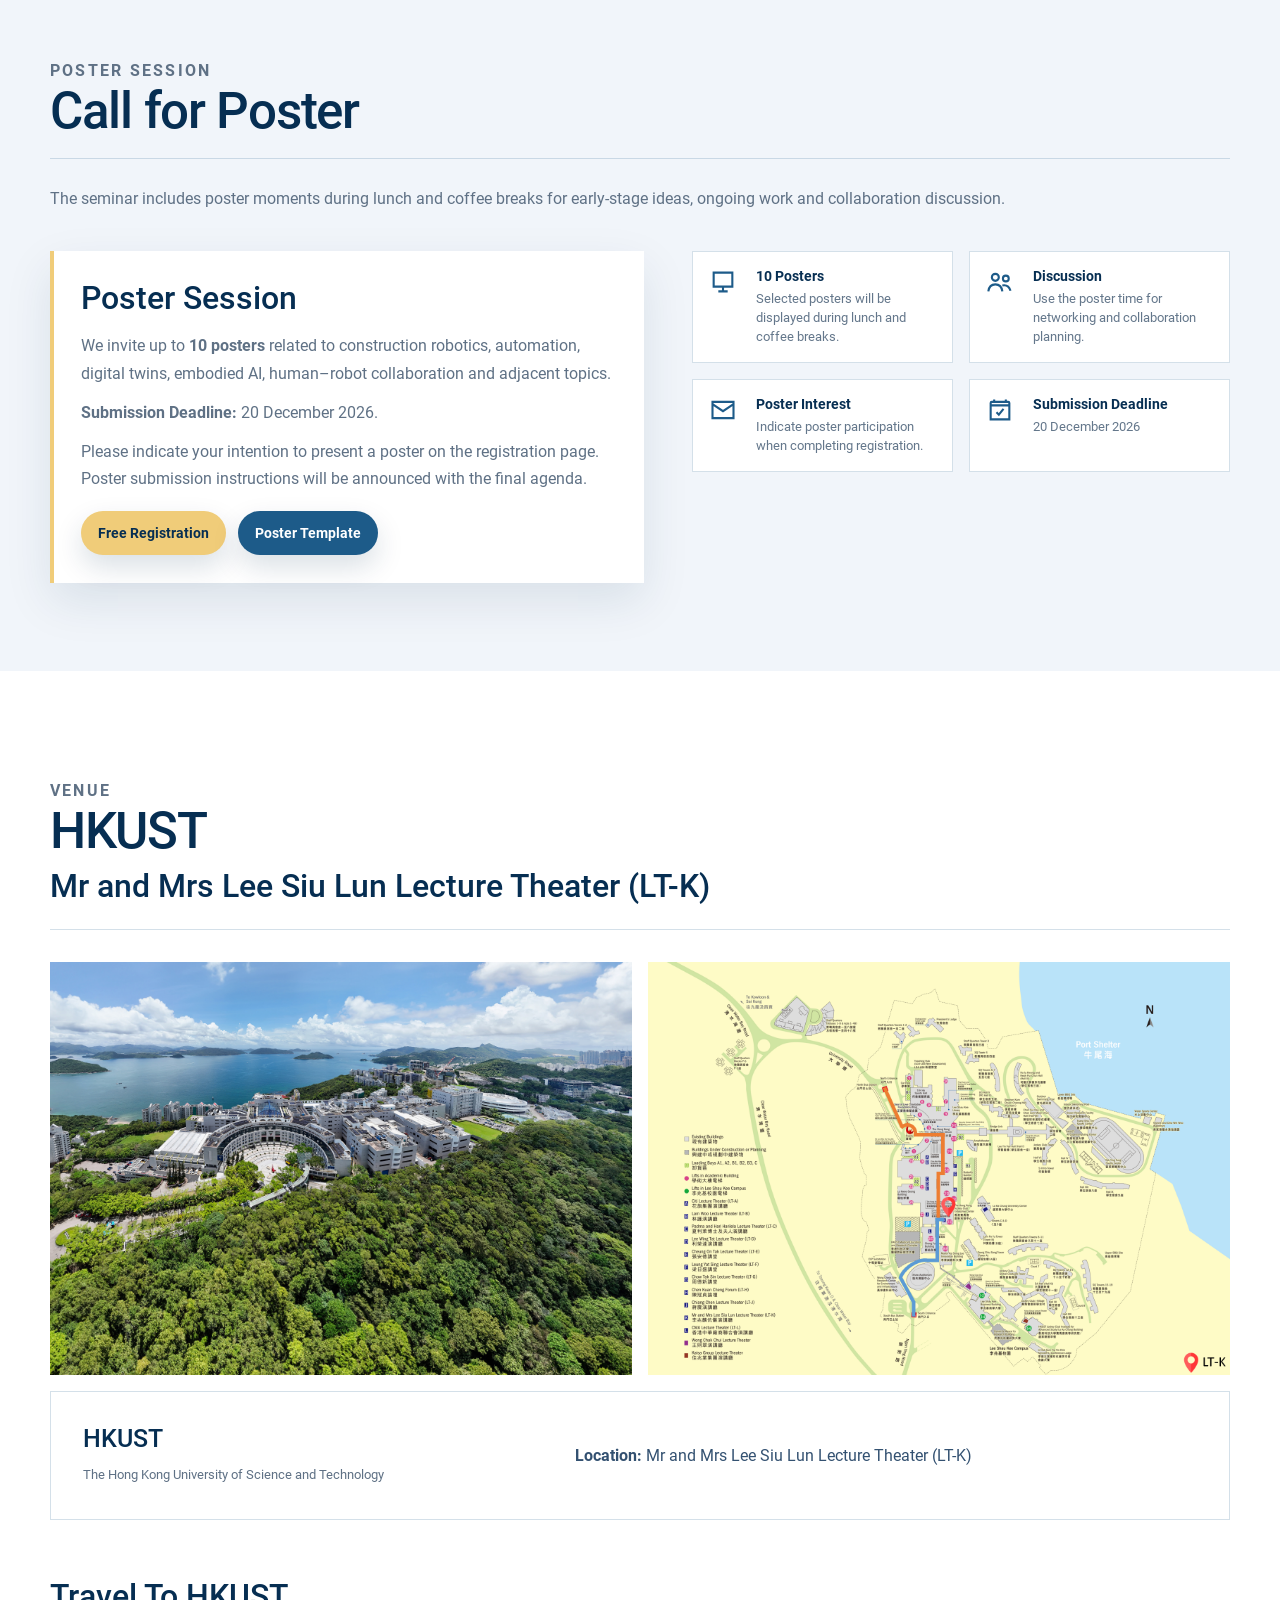
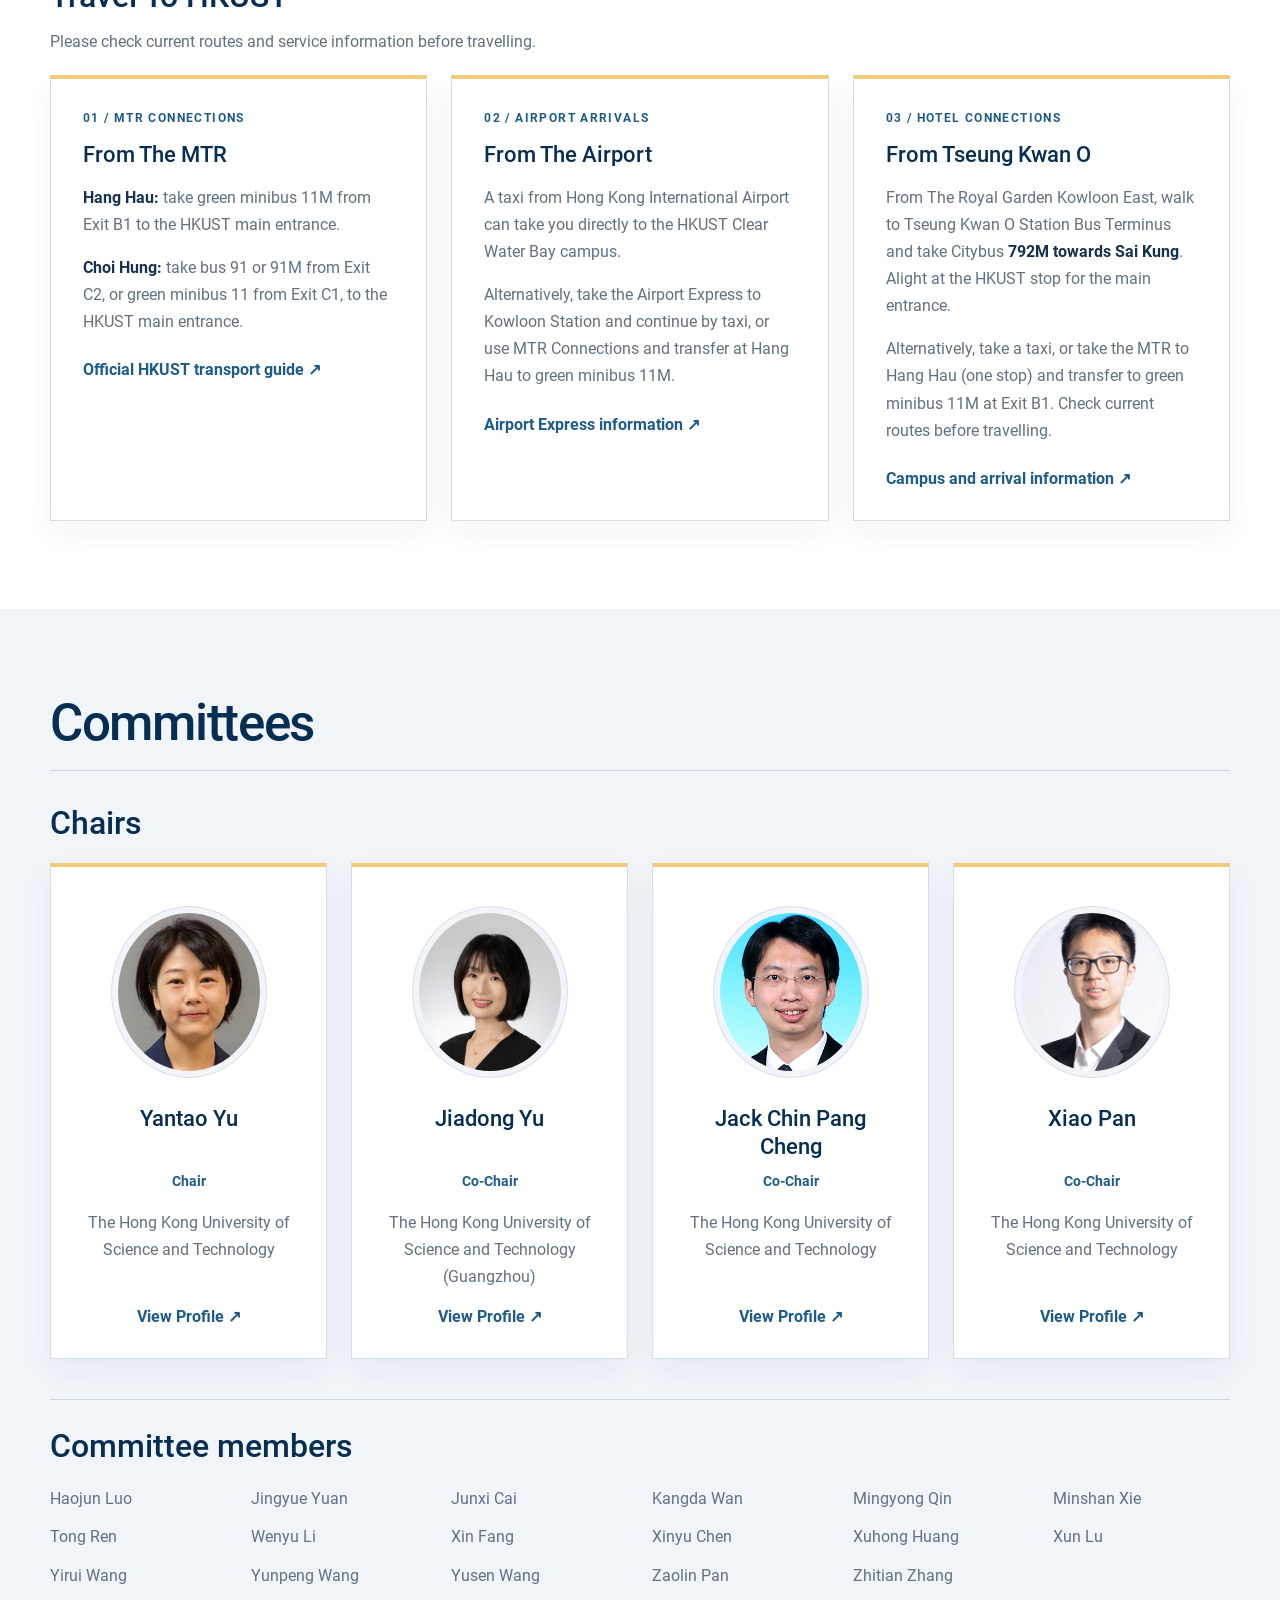
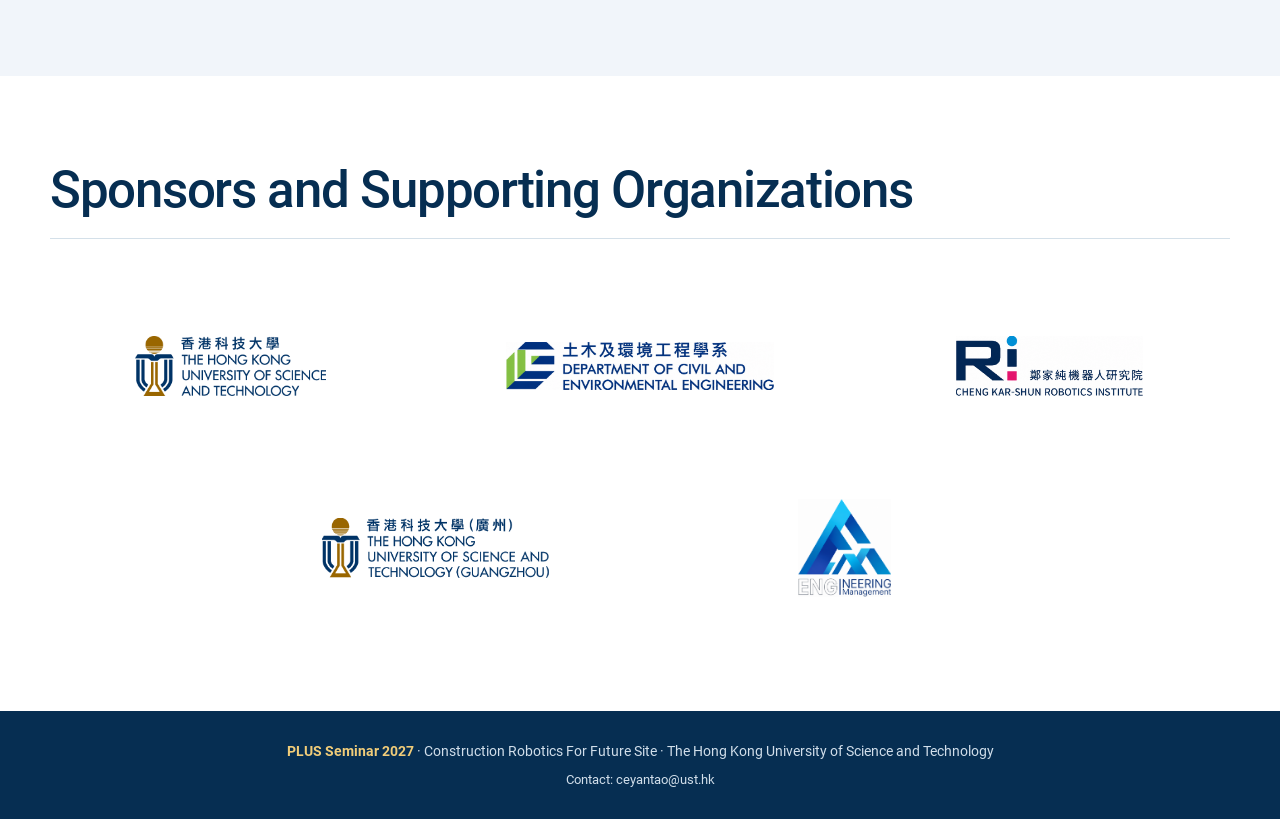
==== commit 84f7ce93: "Add files via upload" ====
--- a/index.html
+++ b/index.html
@@ -77,17 +77,17 @@
             <li>Registration</li>
             <li>Welcome and Workshop Introduction</li>
             <li>Opening Remarks by Guest of Honour</li>
-            <li>Keynote Session 1 — Advances and Future Directions in Construction Robotics</li>
+            <li><strong>Keynote Session 1 — Advances and Future Directions in Construction Robotics</strong></li>
             <li>Coffee Break and Student Poster Presentations</li>
-            <li>Keynote Session 2 — Digital Construction and Safe Human–Robot Collaboration</li>
+            <li><strong>Keynote Session 2 — Digital Construction and Safe Human–Robot Collaboration</strong></li>
           </ul>
         </section>
         <section class="programme-group" aria-labelledby="programme-lunch"><h3 class="programme-period" id="programme-lunch">Lunch</h3><ul class="programme-items"><li>Lunch Break</li></ul></section>
         <section class="programme-group" aria-labelledby="programme-afternoon"><h3 class="programme-period" id="programme-afternoon">Afternoon</h3>
           <ul class="programme-items">
-            <li>Keynote Session 3 — Embodied Intelligence and Collaborative Robotics</li>
+            <li><strong>Keynote Session 3 — Embodied Intelligence and Collaborative Robotics</strong></li>
             <li>Coffee Break and Student Poster Presentations</li>
-            <li>Keynote Session 4 — Robotics and Digital Twins in Industry Practice</li>
+            <li><strong>Keynote Session 4 — Robotics and Digital Twins in Industry Practice</strong></li>
             <li>Panel Discussion — Future Construction Sites And Research Opportunities</li>
             <li>Closing Remarks</li>
           </ul>
